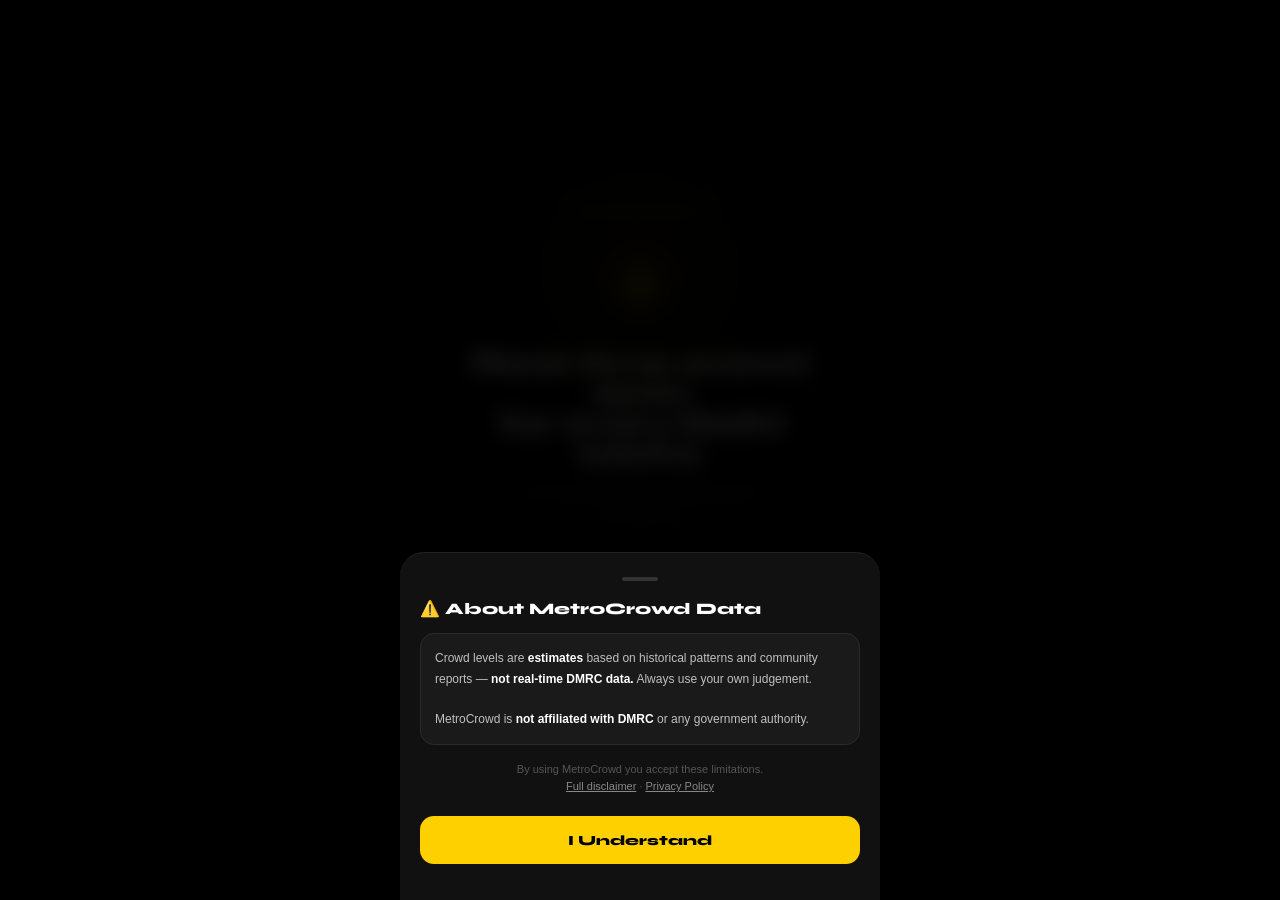
==== index.html @ a840dae2 "." ====
<!DOCTYPE html>
<html lang="en">
<head>
<script>(function(){var h=location.hostname;if(h==='evoke01.github.io'){var p=location.pathname.replace(/^\/metrocrowd/,'');location.replace('https://metrocrowd.vercel.app'+(p||'/')+location.search+location.hash);}else if(h!=='localhost'&&h!=='127.0.0.1'){window.va=window.va||function(){(window.vaq=window.vaq||[]).push(arguments)};var s=document.createElement('script');s.src='/_app/static/js/analytics.js';s.defer=true;s.onerror=function(){};document.head.appendChild(s);}})();</script>
<meta charset="UTF-8">
<meta name="viewport" content="width=device-width,initial-scale=1,viewport-fit=cover">
<meta name="mobile-web-app-capable" content="yes">
<meta name="apple-mobile-web-app-capable" content="yes">
<meta name="apple-mobile-web-app-status-bar-style" content="black-translucent">
<meta name="apple-mobile-web-app-title" content="MetroCrowd">
<meta name="theme-color" content="#080808">
<link rel="manifest" href="/manifest.json">
<link rel="apple-touch-icon" href="/icons/icon-192.png">
<link rel="apple-touch-icon" sizes="152x152" href="/icons/icon-152.png">
<link rel="icon" type="image/png" sizes="192x192" href="/icons/icon-192.png">
<link rel="icon" type="image/png" sizes="512x512" href="/icons/icon-512.png">
<title>MetroCrowd · Real-time Delhi Metro Crowd Monitor</title>
<meta name="description" content="Check live crowd levels at every Delhi Metro station, find the least-packed coach, plan crowd-aware routes, and help 3M+ daily commuters with a 2-tap report.">
<meta name="keywords" content="Delhi Metro crowd, metro crowd level, DMRC crowd, Delhi Metro coach finder, metro route planner">
<link rel="canonical" href="https://metrocrowd.vercel.app/">
<!-- Open Graph -->
<meta property="og:type" content="website">
<meta property="og:url" content="https://metrocrowd.vercel.app/">
<meta property="og:title" content="MetroCrowd · Real-time Delhi Metro Crowd Monitor">
<meta property="og:description" content="Live crowd levels for every Delhi Metro station. Find the least-packed coach, plan smart routes, and report crowds in 2 taps.">
<meta property="og:image" content="https://metrocrowd.vercel.app/icons/icon-512.png">
<meta name="twitter:card" content="summary">
<meta name="twitter:title" content="MetroCrowd · Delhi Metro Crowd Monitor">
<meta name="twitter:description" content="Live crowd levels, coach finder, and route planner for Delhi Metro.">
<!-- JSON-LD Organization Schema -->
<script type="application/ld+json">
{"@context":"https://schema.org","@type":"WebApplication","name":"MetroCrowd","url":"https://metrocrowd.vercel.app","description":"Real-time crowd monitoring for Delhi Metro stations. Find least-packed coaches, plan crowd-aware routes, and submit crowd reports.","applicationCategory":"TransportationApplication","operatingSystem":"Any","offers":{"@type":"Offer","price":"0","priceCurrency":"INR"},"publisher":{"@type":"Organization","name":"MetroCrowd","url":"https://metrocrowd.vercel.app"}}
</script>
<link rel="stylesheet" href="style.css">
<script>window.va=window.va||function(){(window.vaq=window.vaq||[]).push(arguments)};</script>
<script defer src="/_app/static/js/analytics.js" onerror="void 0"></script>
<script src="https://cdn.jsdelivr.net/npm/@supabase/supabase-js@2.49.4/dist/umd/supabase.min.js"></script>
<script>
// Android Chrome height fix — runs before paint
(function(){
  function fix(){
    var h = window.innerHeight+'px';
    document.body.style.height = h;
    var app = document.getElementById('app');
    if(app){ app.style.height = h; }
    var gate = document.getElementById('login-gate');
    if(gate){ gate.style.height = h; gate.style.minHeight = h; }
  }
  fix();
  window.addEventListener('resize', fix, {passive:true});
  window.addEventListener('orientationchange', function(){ setTimeout(fix,200); }, {passive:true});
  if(window.visualViewport){
    window.visualViewport.addEventListener('resize', fix, {passive:true});
  }
})();
</script>
</head>
<body>

  <!-- ═══ LOGIN GATE ════════════════════════════════════════════ -->
  <div id="login-gate" style="
    position:fixed;inset:0;z-index:9999;
    background:#030303;
    display:flex;flex-direction:column;
    align-items:center;
    font-family:'Instrument Sans',sans-serif;
    overflow:hidden;
  ">
    <!-- Background glow -->
    <div style="position:absolute;top:30%;left:50%;transform:translate(-50%,-50%);width:320px;height:320px;border-radius:50%;background:radial-gradient(circle,rgba(255,208,0,0.06),transparent 70%);pointer-events:none"></div>

    <!-- Top section: brand + hero -->
    <div style="flex:1;display:flex;flex-direction:column;align-items:center;justify-content:center;padding:40px 28px 20px;width:100%;max-width:400px">

      <!-- Brand -->
      <div style="font-family:'Syne',sans-serif;font-size:13px;font-weight:700;letter-spacing:.12em;text-transform:uppercase;color:rgba(255,255,255,.25);margin-bottom:32px">MetroCrowd</div>

      <!-- Icon with glow ring -->
      <div style="position:relative;margin-bottom:32px">
        <div style="position:absolute;inset:-12px;border-radius:50%;border:1px solid rgba(255,208,0,.15);animation:ring-pulse 3s ease-in-out infinite"></div>
        <div style="position:absolute;inset:-22px;border-radius:50%;border:1px solid rgba(255,208,0,.07);animation:ring-pulse 3s ease-in-out infinite .5s"></div>
        <div style="width:64px;height:64px;border-radius:50%;background:rgba(255,208,0,.08);border:1px solid rgba(255,208,0,.2);display:flex;align-items:center;justify-content:center;color:#FFD000">
          <svg width="28" height="28" viewBox="0 0 24 24" fill="none" stroke="currentColor" stroke-width="1.5" stroke-linecap="round" stroke-linejoin="round">
            <rect x="2" y="7" width="20" height="11" rx="2"/>
            <path d="M16 7V5a2 2 0 00-2-2h-4a2 2 0 00-2 2v2"/>
            <line x1="7" y1="12" x2="17" y2="12"/>
            <path d="M7 18l-2 3M17 18l2 3"/>
          </svg>
        </div>
      </div>

      <!-- Headline -->
      <div style="font-family:'Syne',sans-serif;font-size:26px;font-weight:800;color:#F0F0F0;text-align:center;line-height:1.15;letter-spacing:-.5px;margin-bottom:12px">
        Real-time crowd data<br>for every Delhi Metro
      </div>
      <div style="font-size:13px;color:rgba(240,240,240,.35);text-align:center;line-height:1.7;max-width:260px">
        Live crowd levels, coach finder &amp; smart route planner
      </div>
    </div>

    <!-- Bottom CTA sheet -->
    <div style="width:100%;max-width:400px;padding:24px 24px 16px;border-top:1px solid rgba(255,255,255,.06);background:rgba(255,255,255,.02)">

      <!-- Google button -->
      <button onclick="LEGAL.trySignIn('google')" id="lg-google" style="
        width:100%;background:#fff;color:#1a1a1a;
        border:none;border-radius:14px;
        padding:15px 20px;font-size:14px;font-weight:700;
        cursor:pointer;
        display:flex;align-items:center;justify-content:center;gap:12px;
        margin-bottom:10px;letter-spacing:.01em;
      ">
        <svg width="18" height="18" viewBox="0 0 48 48"><path fill="#EA4335" d="M24 9.5c3.5 0 6.6 1.2 9 3.2l6.7-6.7C35.8 2.5 30.2 0 24 0 14.7 0 6.8 5.5 3 13.5l7.8 6C12.8 13.2 17.9 9.5 24 9.5z"/><path fill="#4285F4" d="M46.5 24.5c0-1.6-.1-3.1-.4-4.5H24v8.5h12.7c-.6 3-2.3 5.5-4.8 7.2l7.5 5.8c4.4-4 7.1-10 7.1-17z"/><path fill="#FBBC05" d="M10.8 28.5A14.5 14.5 0 0 1 9.5 24c0-1.6.3-3.1.8-4.5L2.5 13.5A24 24 0 0 0 0 24c0 3.8.9 7.4 2.5 10.5l8.3-6z"/><path fill="#34A853" d="M24 48c6.2 0 11.4-2 15.2-5.5l-7.5-5.8c-2 1.4-4.6 2.3-7.7 2.3-6.1 0-11.2-3.7-13.2-9l-7.8 6C6.8 42.5 14.7 48 24 48z"/></svg>
        Continue with Google
      </button>

      <!-- GitHub button -->
      <button onclick="LEGAL.trySignIn('github')" id="lg-github" style="
        width:100%;background:#0d1117;color:#e6edf3;
        border:1px solid rgba(255,255,255,.12);border-radius:14px;
        padding:15px 20px;font-size:14px;font-weight:700;
        cursor:pointer;
        display:flex;align-items:center;justify-content:center;gap:12px;
        margin-bottom:24px;letter-spacing:.01em;
      ">
        <svg width="18" height="18" viewBox="0 0 24 24" fill="#e6edf3"><path d="M12 0C5.37 0 0 5.37 0 12c0 5.3 3.44 9.8 8.2 11.38.6.1.82-.26.82-.58v-2.04c-3.34.72-4.04-1.6-4.04-1.6-.54-1.38-1.33-1.75-1.33-1.75-1.08-.74.08-.72.08-.72 1.2.08 1.83 1.23 1.83 1.23 1.06 1.82 2.78 1.3 3.46 1 .1-.77.42-1.3.76-1.6-2.66-.3-5.47-1.33-5.47-5.93 0-1.3.47-2.38 1.24-3.22-.12-.3-.54-1.52.12-3.17 0 0 1-.32 3.3 1.23a11.5 11.5 0 0 1 6 0c2.28-1.55 3.3-1.23 3.3-1.23.66 1.65.24 2.87.12 3.17.77.84 1.24 1.9 1.24 3.22 0 4.6-2.8 5.63-5.48 5.92.43.37.82 1.1.82 2.22v3.3c0 .32.22.7.83.58A12 12 0 0 0 24 12C24 5.37 18.63 0 12 0z"/></svg>
        Continue with GitHub
      </button>

      <!-- Loading state -->
      <div id="lg-loading" style="display:none;text-align:center">
        <div style="font-size:12px;color:rgba(240,240,240,.35)" id="lg-loading-msg">Redirecting…</div>
      </div>

      <!-- Consent gate -->
      <div id="lg-consent" style="display:none;width:100%">
        <div style="font-family:'Syne',sans-serif;font-size:15px;font-weight:800;color:#F0F0F0;text-align:center;margin-bottom:4px">Before you continue</div>
        <div style="font-size:12px;color:rgba(240,240,240,.35);text-align:center;margin-bottom:18px">Please review and accept to proceed</div>

        <label id="lg-c1-label" style="display:flex;align-items:flex-start;gap:12px;padding:14px;background:#0d0d0d;border:1px solid rgba(239,68,68,.2);border-radius:12px;cursor:pointer;margin-bottom:8px">
          <input type="checkbox" id="lg-c1" style="width:18px;height:18px;flex-shrink:0;margin-top:2px;cursor:pointer;accent-color:#FFD000">
          <div style="font-size:11px;color:rgba(240,240,240,.55);line-height:1.6">
            I have read and agree to MetroCrowd’s
            <a href="/legal.html#privacy" target="_blank" style="color:#FFD000">Privacy Policy</a> and
            <a href="/legal.html#terms" target="_blank" style="color:#FFD000">Terms of Service</a>.
            I understand MetroCrowd will process my name, email and crowd reports to provide the service.
            <strong style="color:#fff">I am 18 years of age or older.</strong>
            <span style="display:inline-block;margin-left:4px;font-size:9px;padding:1px 5px;border-radius:5px;background:rgba(239,68,68,.18);color:#ef4444;font-weight:700">REQUIRED</span>
          </div>
        </label>

        <label style="display:flex;align-items:flex-start;gap:12px;padding:14px;background:#0d0d0d;border:1px solid rgba(255,255,255,.07);border-radius:12px;cursor:pointer;margin-bottom:8px">
          <input type="checkbox" id="lg-c2" style="width:18px;height:18px;flex-shrink:0;margin-top:2px;cursor:pointer;accent-color:#FFD000">
          <div style="font-size:11px;color:rgba(240,240,240,.45);line-height:1.6">
            I agree to receive push notifications for crowd alerts and service updates. I can withdraw at any time in Settings.
            <span style="display:inline-block;margin-left:4px;font-size:9px;padding:1px 5px;border-radius:5px;background:rgba(74,222,128,.1);color:#4ade80;font-weight:700">OPTIONAL</span>
          </div>
        </label>

        <label style="display:flex;align-items:flex-start;gap:12px;padding:14px;background:#0d0d0d;border:1px solid rgba(255,255,255,.07);border-radius:12px;cursor:pointer;margin-bottom:18px">
          <input type="checkbox" id="lg-c3" style="width:18px;height:18px;flex-shrink:0;margin-top:2px;cursor:pointer;accent-color:#FFD000">
          <div style="font-size:11px;color:rgba(240,240,240,.45);line-height:1.6">
            I agree to share anonymous usage data to help improve MetroCrowd. No personal data shared. No ad profiles created.
            <span style="display:inline-block;margin-left:4px;font-size:9px;padding:1px 5px;border-radius:5px;background:rgba(74,222,128,.1);color:#4ade80;font-weight:700">OPTIONAL</span>
          </div>
        </label>

        <button id="lg-consent-btn" onclick="LEGAL.proceedAfterConsent()" disabled style="width:100%;height:50px;background:#222;color:#555;border:none;border-radius:12px;font-family:'Syne',sans-serif;font-size:14px;font-weight:800;cursor:not-allowed;margin-bottom:10px;transition:all .2s">
          Continue
        </button>
        <div onclick="LEGAL.cancelConsent()" style="font-size:11px;color:rgba(240,240,240,.2);text-align:center;cursor:pointer;padding:8px">
          ← Go back
        </div>
      </div>

      <!-- Footer -->
      <div id="lg-footer" style="font-size:11px;color:rgba(240,240,240,.18);text-align:center;line-height:1.8">
        Helping 3M+ daily commuters &middot;
        <a href="/legal.html" target="_blank" style="color:rgba(240,240,240,.28)">Legal</a>
      </div>
    </div>
  </div>

  <style>
    @keyframes ring-pulse {
      0%,100% { opacity:1; transform:scale(1); }
      50% { opacity:0.4; transform:scale(1.05); }
    }
  </style>

<div id="app" style="visibility:hidden">

  <!-- ═══ STATUS BAR ═══════════════════════════════════════════ -->
  <div id="sbar">
    <div id="sbar-brand">Metro<em>Crowd</em></div>
    <div id="sbar-right">
      <span id="sbar-clock"></span>
      <div id="auth-btn" title="Account" onclick="AUTH.openModal()" style="color:var(--sub)"><svg width="20" height="20" viewBox="0 0 24 24" fill="none" stroke="currentColor" stroke-width="2" stroke-linecap="round" stroke-linejoin="round"><path d="M20 21v-2a4 4 0 00-4-4H8a4 4 0 00-4 4v2"/><circle cx="12" cy="7" r="4"/></svg></div>
    </div>
  </div>

  <!-- ═══ SCREENS ══════════════════════════════════════════════ -->
  <div id="screens">

    <!-- ── HOME ─────────────────────────────────────────────── -->
    <div class="screen active" id="s-home">
      <div class="sv">
        <!-- Greeting + date -->
        <div style="display:flex;align-items:center;justify-content:space-between;margin-bottom:16px">
          <div>
            <div style="font-family:'Syne',sans-serif;font-size:20px;font-weight:800;color:var(--txt)" id="h-greet" data-i18n="good_morning">Good Morning</div>
            <div style="font-size:12px;color:var(--sub);margin-top:1px" id="h-date">—</div>
          </div>
          <div style="display:flex;align-items:center;gap:6px">
            <div class="ldot"></div>
            <span style="font-size:10px;color:var(--sub);font-weight:700;letter-spacing:.6px" data-i18n="live">LIVE</span>
          </div>
        </div>

        <!-- Unified hero card — commute.js takes this over when set up, else shows standard route -->
        <div id="hero-card" class="hero-card" style="cursor:pointer">
          <!-- Default: standard route view (commute.js replaces innerHTML when active) -->
          <div id="hero-default">
            <div class="hero-badge" style="display:flex;align-items:center;justify-content:space-between">
              <div style="display:flex;align-items:center;gap:6px"><div class="ldot"></div>YOUR ROUTE · LIVE CROWD</div>
              <div id="hero-commute-setup" onclick="event.stopPropagation();COMMUTE.openSetup()"
                style="font-size:9px;color:var(--sub);padding:3px 8px;border:1px solid var(--brd);
                border-radius:8px;cursor:pointer;display:flex;align-items:center;gap:4px">
                <svg width="10" height="10" viewBox="0 0 24 24" fill="none" stroke="currentColor" stroke-width="2.5" stroke-linecap="round" stroke-linejoin="round"><path d="M3 9l9-7 9 7v11a2 2 0 01-2 2H5a2 2 0 01-2-2z"/><polyline points="9 22 9 12 15 12 15 22"/></svg>
                Set commute
              </div>
            </div>
            <div class="hero-route">
              <div class="hero-stn"><div class="hero-stn-name" id="h-from">Rajiv Chowk</div><div class="hero-stn-type" data-i18n="origin">Origin</div></div>
              <div class="hero-arrow">→</div>
              <div class="hero-stn" style="text-align:right"><div class="hero-stn-name" id="h-to">Hauz Khas</div><div class="hero-stn-type" data-i18n="destination">Destination</div></div>
            </div>
            <div class="hero-crowd">
              <div class="hero-num" id="h-num">—<sup>%</sup></div>
              <div class="hero-info">
                <div class="hero-lbl" id="h-lbl">Loading…</div>
                <div class="hero-sub" id="h-sub">Yellow Line</div>
                <div class="hero-bar"><div class="hero-bar-fill" id="h-bar" style="width:0%"></div></div>
              </div>
            </div>
            <div class="hero-tag" id="h-tag"><span data-i18n="tap_to_plan">Tap to plan route</span></div>
          </div>
        </div>

        <!-- Forecast strip -->
        <div class="forecast-card">
          <div class="fc-title" data-i18n="network_crowd">Network Crowd — Next 4 Hours</div>
          <div class="fc-strip" id="fc-strip"></div>
        </div>

        <!-- Quick actions -->
        <div class="qa">
          <div class="qa-btn" onclick="UI.navTo('s-station')"><div class="qa-ico"><svg width="22" height="22" viewBox="0 0 24 24" fill="none" stroke="currentColor" stroke-width="2.2" stroke-linecap="round" stroke-linejoin="round"><circle cx="11" cy="11" r="8"/><line x1="21" y1="21" x2="16.65" y2="16.65"/></svg></div><div><div class="qa-label" data-i18n="check_station">Check Station</div><div class="qa-desc" data-i18n="instant_crowd">Instant crowd lookup</div></div></div>
          <div class="qa-btn" onclick="UI.navTo('s-report')"><div class="qa-ico"><svg width="22" height="22" viewBox="0 0 24 24" fill="none" stroke="currentColor" stroke-width="2.2" stroke-linecap="round" stroke-linejoin="round"><path d="M4 15s1-1 4-1 5 2 8 2 4-1 4-1V3s-1 1-4 1-5-2-8-2-4 1-4 1z"/><line x1="4" y1="22" x2="4" y2="15"/></svg></div><div><div class="qa-label" data-i18n="report_crowd">Report Crowd</div><div class="qa-desc" data-i18n="two_tap">2-tap submit</div></div></div>
        </div>

        <!-- All lines -->
        <div class="sec-head">
          <span class="sec-t"><span data-i18n="all_lines">All Lines</span></span>
          <span class="sec-l" onclick="UI.navTo('s-route')"><span data-i18n="route_planner">Route planner →</span></span>
        </div>
        <div class="card" id="line-list"></div>
      </div>
    </div>

    <!-- ── STATION ────────────────────────────────────────────── -->
    <div class="screen" id="s-station">
      <div class="sv">

        <!-- Header: search bar + GPS -->
        <div style="display:flex;align-items:center;gap:10px;margin-bottom:16px">
          <div onclick="SEARCH.open('station')" style="flex:1;display:flex;align-items:center;gap:10px;
            background:var(--card);border:1px solid var(--brd);border-radius:14px;padding:11px 14px;cursor:pointer">
            <svg width="16" height="16" viewBox="0 0 24 24" fill="none" stroke="var(--sub)" stroke-width="2.2" stroke-linecap="round" stroke-linejoin="round"><circle cx="11" cy="11" r="8"/><line x1="21" y1="21" x2="16.65" y2="16.65"/></svg>
            <span class="sp-val ph" id="sp-val" style="font-size:13px;font-weight:600;flex:1">Search a station…</span>
          </div>
          <div id="stn-gps-btn" onclick="UI.gpsStation()" style="width:42px;height:42px;background:var(--card);
            border:1px solid var(--brd);border-radius:12px;display:flex;align-items:center;
            justify-content:center;cursor:pointer;flex-shrink:0;transition:all .2s">
            <svg width="16" height="16" viewBox="0 0 24 24" fill="none" stroke="var(--sub)" stroke-width="2" stroke-linecap="round" stroke-linejoin="round"><circle cx="12" cy="12" r="3"/><path d="M12 2v3M12 19v3M2 12h3M19 12h3"/><circle cx="12" cy="12" r="8" stroke-dasharray="2 2" opacity=".4"/></svg>
          </div>
        </div>

        <!-- Empty state when no station selected -->
        <div id="stn-empty" style="text-align:center;padding:48px 20px">
          <div style="margin-bottom:12px;color:var(--sub)"><svg width="44" height="44" viewBox="0 0 24 24" fill="none" stroke="currentColor" stroke-width="1.5" stroke-linecap="round" stroke-linejoin="round"><rect x="2" y="7" width="20" height="11" rx="2"/><path d="M16 7V5a2 2 0 00-2-2h-4a2 2 0 00-2 2v2"/><line x1="7" y1="12" x2="17" y2="12"/><path d="M7 18l-2 3M17 18l2 3"/></svg></div>
          <div style="font-family:'Syne',sans-serif;font-size:16px;font-weight:800;color:var(--txt);margin-bottom:6px">Instant Crowd Lookup</div>
          <div style="font-size:12px;color:var(--sub);line-height:1.6">Search any Delhi Metro station above<br>or tap the GPS button to auto-detect</div>
        </div>

        <!-- Station data — hidden until station selected -->
        <div id="stn-data" style="display:none">

          <!-- Crowd hero -->
          <div style="background:var(--card);border:1px solid var(--brd);border-radius:20px;padding:20px;margin-bottom:12px;position:relative;overflow:hidden">
            <div style="position:absolute;top:-50px;right:-50px;width:160px;height:160px;border-radius:50%;
              background:radial-gradient(circle,rgba(255,255,255,.03),transparent 70%);pointer-events:none" id="cc-glow"></div>
            <div style="display:flex;align-items:flex-start;justify-content:space-between;margin-bottom:14px">
              <div>
                <div style="font-size:10px;color:var(--sub);letter-spacing:.08em;text-transform:uppercase;font-family:'Syne',sans-serif;margin-bottom:4px" id="cc-meta">—</div>
                <div style="font-family:'Syne',sans-serif;font-size:17px;font-weight:800;color:var(--txt)" id="cc-name">—</div>
              </div>
              <div style="text-align:right">
                <div style="font-family:'Syne',sans-serif;font-size:48px;font-weight:900;line-height:1;color:var(--txt)" id="cc-num">—</div>
                <div style="font-size:11px;font-weight:700;margin-top:2px" id="cc-lbl">—</div>
              </div>
            </div>
            <div style="height:6px;background:var(--card2);border-radius:3px;overflow:hidden;margin-bottom:14px">
              <div style="height:100%;width:0%;border-radius:3px;transition:width .8s cubic-bezier(.22,1,.36,1)" id="cc-bar"></div>
            </div>
            <!-- Safe board indicator -->
            <div id="safe-card" style="display:none;align-items:center;gap:10px;
              padding:10px 12px;border-radius:12px;margin-bottom:14px">
              <div style="font-size:20px" id="sc-icon">—</div>
              <div>
                <div style="font-size:12px;font-weight:700;color:var(--txt)" id="sc-ans">—</div>
                <div style="font-size:10px;color:var(--sub);margin-top:1px" id="sc-sub">—</div>
              </div>
            </div>
            <!-- Quick report -->
            <div id="inline-rep" style="display:none">
              <div style="font-size:10px;color:var(--sub);margin-bottom:8px;letter-spacing:.05em">HOW'S IT RIGHT NOW?</div>
              <div style="display:flex;gap:6px">
                <div class="ir-opt" onclick="UI.quickReport(this,'low')" style="flex:1;text-align:center;padding:8px 4px;border-radius:10px;font-size:11px;font-weight:700;background:rgba(74,222,128,.1);border:1px solid rgba(74,222,128,.25);color:#4ade80;cursor:pointer">Empty</div>
                <div class="ir-opt" onclick="UI.quickReport(this,'moderate')" style="flex:1;text-align:center;padding:8px 4px;border-radius:10px;font-size:11px;font-weight:700;background:rgba(251,191,36,.1);border:1px solid rgba(251,191,36,.25);color:#fbbf24;cursor:pointer">Mod</div>
                <div class="ir-opt" onclick="UI.quickReport(this,'high')" style="flex:1;text-align:center;padding:8px 4px;border-radius:10px;font-size:11px;font-weight:700;background:rgba(249,115,22,.1);border:1px solid rgba(249,115,22,.25);color:#f97316;cursor:pointer">Busy</div>
                <div class="ir-opt" onclick="UI.quickReport(this,'packed')" style="flex:1;text-align:center;padding:8px 4px;border-radius:10px;font-size:11px;font-weight:700;background:rgba(239,68,68,.1);border:1px solid rgba(239,68,68,.25);color:#ef4444;cursor:pointer">Packed</div>
              </div>
            </div>
          </div>

          <!-- Next 4 hours -->
          <div id="mf-card" style="display:none;background:var(--card);border:1px solid var(--brd);border-radius:16px;padding:14px;margin-bottom:12px">
            <div style="font-size:10px;color:var(--sub);letter-spacing:.08em;text-transform:uppercase;font-family:'Syne',sans-serif;margin-bottom:10px">Next 4 Hours</div>
            <div id="mf-rows"></div>
          </div>

          <!-- Live ETAs (GTFS-RT) -->
          <div id="stn-etas" style="display:none;background:var(--card);border:1px solid var(--brd);
            border-radius:16px;overflow:hidden;margin-bottom:12px">
            <div style="display:flex;align-items:center;justify-content:space-between;padding:12px 14px;border-bottom:1px solid var(--brd)">
              <div style="font-family:'Syne',sans-serif;font-size:13px;font-weight:700;color:var(--txt)">Nearby Buses</div>
              <div style="display:flex;align-items:center;gap:4px"><div class="ldot"></div><span style="font-size:9px;color:var(--sub)">GTFS-RT</span></div>
            </div>
            <div id="stn-etas-content" style="padding:0 14px"></div>
          </div>

          <!-- Go to Coach + Route buttons -->
          <div style="display:flex;gap:8px;margin-bottom:12px" id="stn-coach-link">
            <button onclick="UI.goCoachFromStation()" style="flex:1;height:42px;background:var(--card);
              border:1px solid var(--brd);border-radius:12px;font-size:11px;font-weight:700;
              color:var(--txt);cursor:pointer;display:flex;align-items:center;justify-content:center;gap:6px">
              <svg width="14" height="14" viewBox="0 0 24 24" fill="none" stroke="currentColor" stroke-width="2" stroke-linecap="round" stroke-linejoin="round"><rect x="2" y="7" width="20" height="11" rx="2"/><line x1="7" y1="12" x2="17" y2="12"/></svg>
              Coach Finder
            </button>
            <button onclick="UI.navTo('s-route')" style="flex:1;height:42px;background:var(--card);
              border:1px solid var(--brd);border-radius:12px;font-size:11px;font-weight:700;
              color:var(--txt);cursor:pointer;display:flex;align-items:center;justify-content:center;gap:6px">
              <svg width="14" height="14" viewBox="0 0 24 24" fill="none" stroke="currentColor" stroke-width="2" stroke-linecap="round" stroke-linejoin="round"><circle cx="6" cy="19" r="2"/><circle cx="18" cy="5" r="2"/><path d="M6 17V8a2 2 0 012-2h4"/><polyline points="14 4 18 4 18 8"/></svg>
              Plan Route
            </button>
          </div>

          <!-- Community reports -->
          <div id="comm-card" style="display:none;background:var(--card);border:1px solid var(--brd);border-radius:16px;overflow:hidden;margin-bottom:12px">
            <div style="display:flex;align-items:center;justify-content:space-between;padding:12px 14px;border-bottom:1px solid var(--brd)">
              <div style="font-family:'Syne',sans-serif;font-size:13px;font-weight:700;color:var(--txt)">Community Reports</div>
              <div style="font-size:10px;color:var(--sub)">Last 2 hrs</div>
            </div>
            <div id="comm-items" style="padding:8px 0"></div>
          </div>

        </div><!-- /stn-data -->
      </div>
    </div>

    <!-- ── COACH ──────────────────────────────────────────────── -->
    <div class="screen" id="s-coach">
      <div class="sv">
        <div class="pg-title" data-i18n="coach_finder">Coach Finder</div>
        <div class="pg-sub" data-i18n="coach_sub">Least crowded coach · fastest exit</div>

        <!-- Station + Line selector -->
        <div class="sel-group">
          <div class="sel-row" onclick="UI.openSearch('coach-station')">
            <div class="sel-lbl">Station</div>
            <div class="sel-val ph" id="c-stn-val" data-i18n="coach_select_station">Select station</div>
            <div class="sel-arr">›</div>
          </div>
          <div class="sel-row" id="c-line-row" onclick="UI.openCoachLineSelect()" style="opacity:.38;pointer-events:none">
            <div class="sel-lbl">Line</div>
            <div class="sel-val ph" id="c-line-val" data-i18n="coach_select_line">Select line</div>
            <div class="sel-arr">›</div>
          </div>
        </div>

        <!-- Time chips -->
        <div class="time-row">
          <div class="time-lbl">Time</div>
          <div class="chips-scroll" id="c-time-chips"></div>
        </div>

        <!-- Direction -->
        <div class="dir-row" id="c-dir-row" style="display:none">
          <div class="dir-btn on" id="c-dir-a" onclick="UI.coachSetDir('a')"><span id="c-dir-a-lbl">→ Terminus</span></div>
          <div class="dir-btn" id="c-dir-b" onclick="UI.coachSetDir('b')"><span id="c-dir-b-lbl">← Origin</span></div>
        </div>

        <!-- Dynamic coach content -->
        <div id="coach-content">
          <div class="empty-state">
            <div class="es-icon" style="color:var(--sub)"><svg width="40" height="40" viewBox="0 0 24 24" fill="none" stroke="currentColor" stroke-width="1.5" stroke-linecap="round" stroke-linejoin="round"><rect x="2" y="7" width="20" height="11" rx="2"/><path d="M16 7V5a2 2 0 00-2-2h-4a2 2 0 00-2 2v2"/><line x1="7" y1="12" x2="17" y2="12"/><path d="M7 18l-2 3M17 18l2 3"/></svg></div>
            <div class="es-title">Pick a station & line</div>
            <div class="es-sub">We'll show which coach to board based on real gate positions and crowd patterns</div>
          </div>
        </div>
      </div>
    </div>

    <!-- ── ROUTE ──────────────────────────────────────────────── -->
    <div class="screen" id="s-route">
      <div class="sv">
        <div style="font-family:'Syne',sans-serif;font-size:22px;font-weight:900;color:var(--txt);margin-bottom:4px" data-i18n="route_planner_title">Route Planner</div>
        <div style="font-size:11px;color:var(--sub);margin-bottom:18px" data-i18n="route_planner_sub">Crowd-aware · least-packed path</div>

        <!-- Input card -->
        <div style="background:var(--card);border:1px solid var(--brd);border-radius:18px;overflow:hidden;margin-bottom:12px;position:relative">
          <!-- From -->
          <div onclick="UI.openSearch('r-from')" style="display:flex;align-items:center;gap:12px;padding:14px 16px;cursor:pointer;border-bottom:1px solid var(--brd)">
            <div style="width:10px;height:10px;border-radius:50%;background:var(--txt);border:2px solid var(--txt);flex-shrink:0"></div>
            <div style="flex:1">
              <div style="font-size:9px;color:var(--sub);letter-spacing:.06em;text-transform:uppercase;margin-bottom:2px">From</div>
              <div class="ri-val ph" id="rFrom" style="font-size:14px;font-weight:700" data-i18n="select_origin">Select origin</div>
              <div id="rFromC" style="font-size:10px;margin-top:1px;display:none"></div>
            </div>
            <svg width="16" height="16" viewBox="0 0 24 24" fill="none" stroke="var(--sub)" stroke-width="2" stroke-linecap="round" stroke-linejoin="round"><circle cx="11" cy="11" r="8"/><line x1="21" y1="21" x2="16.65" y2="16.65"/></svg>
          </div>
          <!-- Swap button -->
          <div onclick="UI.swapRoute()" style="position:absolute;right:16px;top:50%;transform:translateY(-50%);
            width:28px;height:28px;background:var(--card2);border:1px solid var(--brd);border-radius:50%;
            display:flex;align-items:center;justify-content:center;cursor:pointer;z-index:1">
            <svg width="14" height="14" viewBox="0 0 24 24" fill="none" stroke="var(--sub)" stroke-width="2.5" stroke-linecap="round" stroke-linejoin="round"><polyline points="7 16 3 12 7 8"/><polyline points="17 8 21 12 17 16"/><line x1="3" y1="12" x2="21" y2="12"/></svg>
          </div>
          <!-- To -->
          <div onclick="UI.openSearch('r-to')" style="display:flex;align-items:center;gap:12px;padding:14px 16px;cursor:pointer">
            <div style="width:10px;height:10px;border-radius:50%;background:var(--y);border:2px solid var(--y);flex-shrink:0"></div>
            <div style="flex:1">
              <div style="font-size:9px;color:var(--sub);letter-spacing:.06em;text-transform:uppercase;margin-bottom:2px">To</div>
              <div class="ri-val ph" id="rTo" style="font-size:14px;font-weight:700" data-i18n="select_destination">Select destination</div>
              <div id="rToC" style="font-size:10px;margin-top:1px;display:none"></div>
            </div>
            <svg width="16" height="16" viewBox="0 0 24 24" fill="none" stroke="var(--sub)" stroke-width="2" stroke-linecap="round" stroke-linejoin="round"><circle cx="11" cy="11" r="8"/><line x1="21" y1="21" x2="16.65" y2="16.65"/></svg>
          </div>
        </div>

        <!-- Options -->
        <div style="display:flex;gap:7px;margin-bottom:14px;flex-wrap:wrap">
          <div class="chip on" id="opt-avoid" onclick="this.classList.toggle('on')" data-i18n="avoid_packed">Avoid packed</div>
          <div class="chip" id="opt-fastest" onclick="this.classList.toggle('on')" data-i18n="fastest">Fastest</div>
          <div class="chip" id="opt-fewest" onclick="this.classList.toggle('on')" data-i18n="fewest_stops">Fewest stops</div>
        </div>

        <button class="btn-y" id="go-route" onclick="UI.doRoute()" style="margin-bottom:16px">
          <svg width="16" height="16" viewBox="0 0 24 24" fill="none" stroke="currentColor" stroke-width="2.5" stroke-linecap="round" stroke-linejoin="round"><circle cx="6" cy="19" r="2"/><circle cx="18" cy="5" r="2"/><path d="M6 17V8a2 2 0 012-2h4"/><polyline points="14 4 18 4 18 8"/></svg>
          Find Smartest Route
        </button>
        <div id="rres"></div>
      </div>
    </div>

    <!-- ── REPORT ─────────────────────────────────────────────── -->
    <div class="screen" id="s-report">
      <div class="sv">
        <div style="font-family:'Syne',sans-serif;font-size:22px;font-weight:900;color:var(--txt);margin-bottom:4px">Report Crowd</div>
        <div style="font-size:11px;color:var(--sub);margin-bottom:16px" data-i18n="report_sub">Your reports power the AI for 3M+ commuters</div>

        <!-- Karma banner -->
        <div style="background:linear-gradient(135deg,rgba(245,168,0,.12),rgba(245,168,0,.04));
          border:1px solid rgba(245,168,0,.25);border-radius:16px;padding:14px 16px;
          display:flex;align-items:center;gap:12px;margin-bottom:16px">
          <div style="color:var(--y)"><svg width="28" height="28" viewBox="0 0 24 24" fill="none" stroke="currentColor" stroke-width="1.8" stroke-linecap="round" stroke-linejoin="round"><circle cx="12" cy="15" r="7"/><polyline points="8.56 2.9 7 6 2 6 5.5 9 4 13"/><polyline points="15.44 2.9 17 6 22 6 18.5 9 20 13"/><line x1="12" y1="12" x2="12" y2="15"/></svg></div>
          <div style="flex:1">
            <div style="font-size:11px;font-weight:700;color:var(--txt)" data-i18n="your_impact">Your impact this week</div>
            <div style="font-size:10px;color:var(--sub);margin-top:1px" data-i18n="reports_submitted">Reports submitted</div>
          </div>
          <div style="font-family:'Syne',sans-serif;font-size:32px;font-weight:900;color:var(--y)" id="karma-num">0</div>
        </div>

        <!-- Station picker -->
        <div onclick="SEARCH.open('report')" style="display:flex;align-items:center;gap:12px;
          background:var(--card);border:1px solid var(--brd);border-radius:14px;
          padding:13px 16px;cursor:pointer;margin-bottom:14px">
          <svg width="16" height="16" viewBox="0 0 24 24" fill="none" stroke="var(--sub)" stroke-width="2" stroke-linecap="round" stroke-linejoin="round"><path d="M21 10c0 7-9 13-9 13s-9-6-9-13a9 9 0 0118 0z"/><circle cx="12" cy="10" r="3"/></svg>
          <div style="flex:1">
            <div style="font-size:9px;color:var(--sub);letter-spacing:.06em;text-transform:uppercase;margin-bottom:2px">Station</div>
            <div class="ph" id="rep-stn" style="font-size:14px;font-weight:700;color:var(--txt)" data-i18n="select_your_station">Select your station</div>
          </div>
          <svg width="14" height="14" viewBox="0 0 24 24" fill="none" stroke="var(--sub)" stroke-width="2" stroke-linecap="round" stroke-linejoin="round"><polyline points="9 18 15 12 9 6"/></svg>
        </div>

        <!-- Crowd level picker -->
        <div style="font-size:10px;color:var(--sub);letter-spacing:.06em;text-transform:uppercase;margin-bottom:10px" data-i18n="crowd_level_lbl">Crowd level</div>
        <div class="cpick">
          <!-- Empty -->
          <div class="cp" onclick="UI.pickLevel(this)" data-v="empty" aria-label="Empty — seats available">
            <div class="cp-check">✓</div>
            <div class="cp-level" style="border-color:rgba(74,222,128,.3);color:#4ade80">
              <svg width="16" height="16" viewBox="0 0 24 24" fill="none" stroke="currentColor" stroke-width="2" stroke-linecap="round" stroke-linejoin="round" aria-hidden="true"><path d="M17 21v-2a4 4 0 00-4-4H5a4 4 0 00-4 4v2"/><circle cx="9" cy="7" r="4"/></svg>
            </div>
            <div class="cp-label" data-i18n="empty_label">Empty</div>
            <div class="cp-desc" data-i18n="seats_available">Seats available</div>
          </div>
          <!-- Moderate -->
          <div class="cp" onclick="UI.pickLevel(this)" data-v="moderate" aria-label="Moderate — some people, comfortable">
            <div class="cp-check">✓</div>
            <div class="cp-level" style="border-color:rgba(251,191,36,.3);color:#fbbf24">
              <svg width="16" height="16" viewBox="0 0 24 24" fill="none" stroke="currentColor" stroke-width="2" stroke-linecap="round" stroke-linejoin="round" aria-hidden="true"><path d="M17 21v-2a4 4 0 00-4-4H5a4 4 0 00-4 4v2"/><circle cx="9" cy="7" r="4"/><path d="M23 21v-2a4 4 0 00-3-3.87"/><path d="M16 3.13a4 4 0 010 7.75"/></svg>
            </div>
            <div class="cp-label" data-i18n="moderate_label">Moderate</div>
            <div class="cp-desc" data-i18n="some_people">Some people, comfortable</div>
          </div>
          <!-- Crowded -->
          <div class="cp" onclick="UI.pickLevel(this)" data-v="crowded" aria-label="Crowded — standing room only">
            <div class="cp-check">✓</div>
            <div class="cp-level" style="border-color:rgba(249,115,22,.3);color:#f97316">
              <svg width="16" height="16" viewBox="0 0 24 24" fill="none" stroke="currentColor" stroke-width="2" stroke-linecap="round" stroke-linejoin="round" aria-hidden="true"><path d="M17 21v-2a4 4 0 00-4-4H5a4 4 0 00-4 4v2"/><circle cx="9" cy="7" r="4"/><path d="M23 21v-2a4 4 0 00-3-3.87"/><path d="M16 3.13a4 4 0 010 7.75"/><line x1="20" y1="8" x2="20" y2="14"/><line x1="23" y1="11" x2="17" y2="11"/></svg>
            </div>
            <div class="cp-label" data-i18n="crowded_label">Crowded</div>
            <div class="cp-desc" data-i18n="standing_room">Standing room only</div>
          </div>
          <!-- Packed -->
          <div class="cp" onclick="UI.pickLevel(this)" data-v="packed" aria-label="Packed — skip this train">
            <div class="cp-check">✓</div>
            <div class="cp-level" style="border-color:rgba(239,68,68,.3);color:#ef4444">
              <svg width="16" height="16" viewBox="0 0 24 24" fill="none" stroke="currentColor" stroke-width="2" stroke-linecap="round" stroke-linejoin="round" aria-hidden="true"><circle cx="12" cy="12" r="10"/><line x1="12" y1="8" x2="12" y2="12"/><line x1="12" y1="16" x2="12.01" y2="16"/></svg>
            </div>
            <div class="cp-label" data-i18n="packed_label">Packed</div>
            <div class="cp-desc" data-i18n="skip_next">Skip — next train</div>
          </div>
        </div>

        <!-- Optional note -->
        <details style="margin-bottom:14px">
          <summary style="font-size:11px;color:var(--sub);cursor:pointer;padding:8px 0;list-style:none;display:flex;align-items:center;gap:6px">
            <svg width="12" height="12" viewBox="0 0 24 24" fill="none" stroke="currentColor" stroke-width="2" stroke-linecap="round" stroke-linejoin="round"><polyline points="6 9 12 15 18 9"/></svg>
            Add a note (optional)
          </summary>
          <textarea id="rep-note" placeholder="Signal delay? Event crowd? Anything unusual…" style="width:100%;background:var(--card);border:1px solid var(--brd);border-radius:12px;padding:12px;color:var(--txt);font-size:12px;resize:none;height:72px;margin-top:8px;box-sizing:border-box"></textarea>
        </details>

        <button class="btn-y" id="rep-btn" onclick="UI.submitReport()" disabled style="margin-bottom:14px" data-i18n="submit_report">Submit Report</button>

        <!-- Success state -->
        <div id="rep-ok" style="display:none;text-align:center;padding:20px;background:rgba(74,222,128,.08);
          border:1px solid rgba(74,222,128,.2);border-radius:16px;margin-bottom:14px">
          <div style="margin-bottom:8px;color:#4ade80"><svg width="36" height="36" viewBox="0 0 24 24" fill="none" stroke="currentColor" stroke-width="2" stroke-linecap="round" stroke-linejoin="round"><path d="M22 11.08V12a10 10 0 11-5.93-9.14"/><polyline points="22 4 12 14.01 9 11.01"/></svg></div>
          <div style="font-family:'Syne',sans-serif;font-size:15px;font-weight:800;color:var(--txt)" data-i18n="report_success">Report submitted!</div>
          <div style="font-size:11px;color:var(--sub);margin-top:4px" data-i18n="report_success_sub">Your data helps other commuters</div>
          <div style="font-size:11px;color:var(--y);margin-top:6px;font-weight:700">+1 ★ Karma · Total: <span id="rs-karma">0</span></div>
        </div>

        <!-- Community feed -->
        <div style="font-size:10px;color:var(--sub);letter-spacing:.06em;text-transform:uppercase;margin-bottom:10px" data-i18n="recent_reports">Recent Network Reports</div>
        <div id="rep-feed"></div>

      </div>
    </div>

  </div><!-- /screens -->

  <!-- ═══ BOTTOM NAV ══════════════════════════════════════════ -->
  <nav id="bnav">
    <div class="bni on" data-tab="s-home" onclick="UI.navTo('s-home')">
      <svg class="ni" viewBox="0 0 24 24" fill="none" stroke="currentColor" stroke-width="2" stroke-linecap="round" stroke-linejoin="round"><path d="M3 9l9-7 9 7v11a2 2 0 01-2 2H5a2 2 0 01-2-2z"/><polyline points="9 22 9 12 15 12 15 22"/></svg><div class="lbl" data-i18n="nav_home">Home</div>
    </div>
    <div class="bni" data-tab="s-station" onclick="UI.navTo('s-station')">
      <svg class="ni" viewBox="0 0 24 24" fill="none" stroke="currentColor" stroke-width="2" stroke-linecap="round" stroke-linejoin="round"><circle cx="11" cy="11" r="8"/><line x1="21" y1="21" x2="16.65" y2="16.65"/></svg><div class="lbl" data-i18n="nav_station">Station</div>
    </div>
    <div class="bni" data-tab="s-coach" onclick="UI.navTo('s-coach')">
      <svg class="ni" viewBox="0 0 24 24" fill="none" stroke="currentColor" stroke-width="2" stroke-linecap="round" stroke-linejoin="round"><rect x="2" y="7" width="20" height="11" rx="2"/><path d="M16 7V5a2 2 0 00-2-2h-4a2 2 0 00-2 2v2"/><line x1="12" y1="12" x2="12" y2="12"/><path d="M7 18l-2 3M17 18l2 3"/><line x1="7" y1="12" x2="17" y2="12"/></svg><div class="lbl" data-i18n="nav_coach">Coach</div>
    </div>
    <div class="bni" data-tab="s-route" onclick="UI.navTo('s-route')">
      <svg class="ni" viewBox="0 0 24 24" fill="none" stroke="currentColor" stroke-width="2" stroke-linecap="round" stroke-linejoin="round"><circle cx="6" cy="19" r="2"/><circle cx="18" cy="5" r="2"/><path d="M6 17V8a2 2 0 012-2h4"/><polyline points="14 4 18 4 18 8"/></svg><div class="lbl" data-i18n="nav_route">Route</div>
    </div>
    <div class="bni" data-tab="s-report" onclick="UI.navTo('s-report')">
      <svg class="ni" viewBox="0 0 24 24" fill="none" stroke="currentColor" stroke-width="2" stroke-linecap="round" stroke-linejoin="round"><path d="M4 15s1-1 4-1 5 2 8 2 4-1 4-1V3s-1 1-4 1-5-2-8-2-4 1-4 1z"/><line x1="4" y1="22" x2="4" y2="15"/></svg><div class="lbl" data-i18n="nav_report">Report</div>
    </div>
  </nav>

  <!-- ═══ STATION SEARCH OVERLAY ══════════════════════════════ -->
  <div class="overlay" id="ov-search">
    <div class="ov-hd">
      <div class="ov-back" onclick="UI.closeSearch()">←</div>
      <input class="ov-input" id="ov-input" placeholder="Search station…" data-i18n-ph="search_placeholder" oninput="UI.filterSearch(this.value)" autocomplete="off" spellcheck="false">
    </div>
    <div class="ov-lbl" id="ov-lbl" data-i18n="all_stations">All Stations</div>
    <div class="ov-list" id="ov-list"></div>
  </div>

  <!-- ═══ LINE SELECTION OVERLAY ══════════════════════════════ -->
  <div class="overlay" id="ov-line">
    <div class="ov-hd">
      <div class="ov-back" onclick="UI.closeLineSelect()">←</div>
      <div class="ov-title">Select Line</div>
    </div>
    <div class="line-grid" id="ov-line-grid"></div>
  </div>

  <!-- ═══ TOAST ════════════════════════════════════════════════ -->
  <div id="toast">
    <span class="t-ico" id="tIco" style="display:flex;align-items:center;color:var(--y)"></span>
    <span class="t-txt" id="tTxt"></span>
    <span class="t-x" onclick="UI.hideToast()"><svg width="12" height="12" viewBox="0 0 24 24" fill="none" stroke="currentColor" stroke-width="2.5" stroke-linecap="round"><line x1="18" y1="6" x2="6" y2="18"/><line x1="6" y1="6" x2="18" y2="18"/></svg></span>
  </div>

  <!-- ═══ HIDDEN SVG FOR ROUTE DRAW (route.js) ════════════════ -->
  <svg id="map-hidden" viewBox="0 0 1100 820">
    <g id="g-route"></g>
  </svg>

</div><!-- /app -->

<!-- core data + engines (no DOM deps) -->
<script src="data.js" defer></script>
<script src="crowd.js" defer></script>
<script src="route.js" defer></script>
<script src="gps.js" defer></script>
<script src="news.js" defer></script>
<script src="notify.js" defer></script>
<!-- backend bridge -->
<script src="api.js" defer></script>
<!-- auth + db -->
<script src="supabase.js" defer></script>
<script src="auth.js" defer></script>
<!-- ui modules (load order matters — nav first, ui.js last) -->
<script src="ui/nav.js" defer></script>
<script src="ui/search.js" defer></script>
<script src="ui/home.js" defer></script>
<script src="ui/station.js" defer></script>
<script src="ui/route.js" defer></script>
<script src="ui/report.js" defer></script>
<script src="icons.js" defer></script>
<script src="coach.js" defer></script>
<script src="commute.js" defer></script>
<script src="realtime.js" defer></script>
<script src="ui.js" defer></script>
<!-- entry point -->
<script src="app.js" defer></script>
<script src="install.js" defer></script>

  <!-- ── AUTH MODAL ──────────────────────────────────────────────── -->
  <div id="auth-modal" style="display:none;position:fixed;inset:0;z-index:900;background:rgba(0,0,0,.75);backdrop-filter:blur(6px);align-items:flex-end;justify-content:center" onclick="if(event.target===this)AUTH.closeModal()">
    <div style="width:100%;max-width:480px;background:var(--card);border-radius:20px 20px 0 0;padding:24px 20px 36px;position:relative">
      <div style="width:36px;height:3px;background:var(--brd);border-radius:2px;margin:0 auto 20px"></div>

      <!-- Sign-in view -->
      <div id="auth-signout-view">
        <div style="font-family:'Syne',sans-serif;font-size:18px;font-weight:800;color:var(--txt);margin-bottom:4px">Sign In</div>
        <div style="font-size:11px;color:var(--sub);margin-bottom:22px">Your reports sync across devices when signed in</div>
        <button onclick="LEGAL.trySignIn('google')" style="width:100%;background:#fff;color:#222;border:none;border-radius:12px;padding:13px;font-size:13px;font-weight:700;cursor:pointer;display:flex;align-items:center;justify-content:center;gap:10px;margin-bottom:10px">
          <svg width="18" height="18" viewBox="0 0 48 48"><path fill="#EA4335" d="M24 9.5c3.5 0 6.6 1.2 9 3.2l6.7-6.7C35.8 2.5 30.2 0 24 0 14.7 0 6.8 5.5 3 13.5l7.8 6C12.8 13.2 17.9 9.5 24 9.5z"/><path fill="#4285F4" d="M46.5 24.5c0-1.6-.1-3.1-.4-4.5H24v8.5h12.7c-.6 3-2.3 5.5-4.8 7.2l7.5 5.8c4.4-4 7.1-10 7.1-17z"/><path fill="#FBBC05" d="M10.8 28.5A14.5 14.5 0 0 1 9.5 24c0-1.6.3-3.1.8-4.5L2.5 13.5A24 24 0 0 0 0 24c0 3.8.9 7.4 2.5 10.5l8.3-6z"/><path fill="#34A853" d="M24 48c6.2 0 11.4-2 15.2-5.5l-7.5-5.8c-2 1.4-4.6 2.3-7.7 2.3-6.1 0-11.2-3.7-13.2-9l-7.8 6C6.8 42.5 14.7 48 24 48z"/></svg>
          Continue with Google
        </button>
        <button onclick="LEGAL.trySignIn('github')" style="width:100%;background:#24292e;color:#fff;border:none;border-radius:12px;padding:13px;font-size:13px;font-weight:700;cursor:pointer;display:flex;align-items:center;justify-content:center;gap:10px;margin-bottom:16px">
          <svg width="18" height="18" viewBox="0 0 24 24" fill="white"><path d="M12 0C5.37 0 0 5.37 0 12c0 5.3 3.44 9.8 8.2 11.38.6.1.82-.26.82-.58v-2.04c-3.34.72-4.04-1.6-4.04-1.6-.54-1.38-1.33-1.75-1.33-1.75-1.08-.74.08-.72.08-.72 1.2.08 1.83 1.23 1.83 1.23 1.06 1.82 2.78 1.3 3.46 1 .1-.77.42-1.3.76-1.6-2.66-.3-5.47-1.33-5.47-5.93 0-1.3.47-2.38 1.24-3.22-.12-.3-.54-1.52.12-3.17 0 0 1-.32 3.3 1.23a11.5 11.5 0 0 1 6 0c2.28-1.55 3.3-1.23 3.3-1.23.66 1.65.24 2.87.12 3.17.77.84 1.24 1.9 1.24 3.22 0 4.6-2.8 5.63-5.48 5.92.43.37.82 1.1.82 2.22v3.3c0 .32.22.7.83.58A12 12 0 0 0 24 12C24 5.37 18.63 0 12 0z"/></svg>
          Continue with GitHub
        </button>

      </div>

      <!-- Signed-in view -->
      <div id="auth-signin-view" style="display:none">

        <!-- Avatar + name row -->
        <div style="display:flex;align-items:center;gap:14px;margin-bottom:16px">
          <img id="auth-user-avatar" src="" style="width:48px;height:48px;border-radius:50%;object-fit:cover;display:none">
          <div style="min-width:0">
            <div id="auth-user-name" style="font-family:'Syne',sans-serif;font-size:15px;font-weight:800;color:var(--txt)"></div>
            <div id="auth-user-email" style="font-size:10px;color:var(--sub);margin-top:1px;white-space:nowrap;overflow:hidden;text-overflow:ellipsis"></div>
            <div id="auth-user-provider" style="font-size:10px;color:var(--y);margin-top:2px"></div>
          </div>
        </div>

        <!-- Stats row -->
        <div style="display:flex;gap:10px;margin-bottom:14px">
          <div style="flex:1;background:var(--card2);border-radius:10px;padding:12px;text-align:center">
            <div id="auth-stat-reports" style="font-family:'Syne',sans-serif;font-size:20px;font-weight:800;color:var(--y)">—</div>
            <div style="font-size:9px;color:var(--sub);margin-top:2px" data-i18n="reports_stat">REPORTS</div>
          </div>
          <div style="flex:1;background:var(--card2);border-radius:10px;padding:12px;text-align:center">
            <div id="auth-stat-session" style="font-family:'Syne',sans-serif;font-size:14px;font-weight:800;color:var(--txt)">—</div>
            <div style="font-size:9px;color:var(--sub);margin-top:2px" data-i18n="member_since">MEMBER SINCE</div>
          </div>
        </div>

        <!-- Quick guide -->
        <div style="background:var(--card2);border:1px solid var(--brd);border-radius:12px;padding:12px 14px;margin-bottom:14px">
          <div style="font-size:9px;font-weight:700;color:var(--sub);letter-spacing:.08em;text-transform:uppercase;margin-bottom:10px" data-i18n="how_to_use">How to Use MetroCrowd</div>
          <div style="display:flex;flex-direction:column;gap:8px">
            <div style="display:flex;align-items:flex-start;gap:10px">
              <div style="width:24px;height:24px;border-radius:8px;background:rgba(245,208,0,.12);display:flex;align-items:center;justify-content:center;flex-shrink:0">
                <svg width="13" height="13" viewBox="0 0 24 24" fill="none" stroke="#FFD000" stroke-width="2.5" stroke-linecap="round" stroke-linejoin="round"><circle cx="11" cy="11" r="8"/><line x1="21" y1="21" x2="16.65" y2="16.65"/></svg>
              </div>
              <div><div style="font-size:11px;font-weight:700;color:var(--txt)">Check a Station</div><div style="font-size:10px;color:var(--sub);margin-top:1px">Tap Station tab → search any Delhi Metro station to see crowd level, coach tips, and nearby buses</div></div>
            </div>
            <div style="display:flex;align-items:flex-start;gap:10px">
              <div style="width:24px;height:24px;border-radius:8px;background:rgba(245,208,0,.12);display:flex;align-items:center;justify-content:center;flex-shrink:0">
                <svg width="13" height="13" viewBox="0 0 24 24" fill="none" stroke="#FFD000" stroke-width="2.5" stroke-linecap="round" stroke-linejoin="round"><path d="M4 15s1-1 4-1 5 2 8 2 4-1 4-1V3s-1 1-4 1-5-2-8-2-4 1-4 1z"/><line x1="4" y1="22" x2="4" y2="15"/></svg>
              </div>
              <div><div style="font-size:11px;font-weight:700;color:var(--txt)">Report Crowd</div><div style="font-size:10px;color:var(--sub);margin-top:1px">Tap Report tab → pick your station → submit a crowd level in 2 taps. Earns you karma points</div></div>
            </div>
            <div style="display:flex;align-items:flex-start;gap:10px">
              <div style="width:24px;height:24px;border-radius:8px;background:rgba(245,208,0,.12);display:flex;align-items:center;justify-content:center;flex-shrink:0">
                <svg width="13" height="13" viewBox="0 0 24 24" fill="none" stroke="#FFD000" stroke-width="2.5" stroke-linecap="round" stroke-linejoin="round"><rect x="3" y="4" width="18" height="18" rx="2"/><line x1="16" y1="2" x2="16" y2="6"/><line x1="8" y1="2" x2="8" y2="6"/><line x1="3" y1="10" x2="21" y2="10"/></svg>
              </div>
              <div><div style="font-size:11px;font-weight:700;color:var(--txt)">Smart Commute</div><div style="font-size:10px;color:var(--sub);margin-top:1px">On Home screen tap Edit on your route card → set home + work stations for live commute tracking</div></div>
            </div>
            <div style="display:flex;align-items:flex-start;gap:10px">
              <div style="width:24px;height:24px;border-radius:8px;background:rgba(245,208,0,.12);display:flex;align-items:center;justify-content:center;flex-shrink:0">
                <svg width="13" height="13" viewBox="0 0 24 24" fill="none" stroke="#FFD000" stroke-width="2.5" stroke-linecap="round" stroke-linejoin="round"><polyline points="22 12 18 12 15 21 9 3 6 12 2 12"/></svg>
              </div>
              <div><div style="font-size:11px;font-weight:700;color:var(--txt)">Plan a Route</div><div style="font-size:10px;color:var(--sub);margin-top:1px">Tap Route tab → pick origin and destination → get stop-by-stop journey with crowd forecast and fares</div></div>
            </div>
          </div>
        </div>

        <!-- Legal + Privacy row -->
        <div style="display:flex;gap:8px;margin-bottom:14px">
          <a href="/legal.html#privacy" target="_blank" style="flex:1;background:var(--card2);border:1px solid var(--brd);border-radius:10px;padding:10px;text-align:center;text-decoration:none;display:block">
            <div style="font-size:16px;margin-bottom:3px">🔒</div>
            <div style="font-size:9px;font-weight:700;color:var(--sub);text-transform:uppercase;letter-spacing:.05em">Privacy Policy</div>
          </a>
          <a href="/legal.html#terms" target="_blank" style="flex:1;background:var(--card2);border:1px solid var(--brd);border-radius:10px;padding:10px;text-align:center;text-decoration:none;display:block">
            <div style="font-size:16px;margin-bottom:3px">📄</div>
            <div style="font-size:9px;font-weight:700;color:var(--sub);text-transform:uppercase;letter-spacing:.05em">Terms</div>
          </a>
          <a href="/legal.html#disclaimer" target="_blank" style="flex:1;background:var(--card2);border:1px solid var(--brd);border-radius:10px;padding:10px;text-align:center;text-decoration:none;display:block">
            <div style="font-size:16px;margin-bottom:3px">⚠️</div>
            <div style="font-size:9px;font-weight:700;color:var(--sub);text-transform:uppercase;letter-spacing:.05em">Disclaimer</div>
          </a>
        </div>

        <!-- Sign out -->
        <button onclick="STATS.open()" style="width:100%;background:rgba(99,102,241,.1);color:#6366f1;border:1px solid rgba(99,102,241,.25);border-radius:12px;padding:12px;font-size:12px;font-weight:700;cursor:pointer;margin-bottom:8px;display:flex;align-items:center;justify-content:center;gap:8px"><svg width="14" height="14" viewBox="0 0 24 24" fill="none" stroke="currentColor" stroke-width="2.5" stroke-linecap="round" stroke-linejoin="round"><line x1="18" y1="20" x2="18" y2="10"/><line x1="12" y1="20" x2="12" y2="4"/><line x1="6" y1="20" x2="6" y2="14"/></svg> My Commute Stats</button>
        <button onclick="NOTIFPREFS.open()" style="width:100%;background:rgba(255,208,0,.08);color:var(--y);border:1px solid rgba(255,208,0,.18);border-radius:12px;padding:12px;font-size:12px;font-weight:700;cursor:pointer;margin-bottom:8px;display:flex;align-items:center;justify-content:center;gap:8px"><svg width="14" height="14" viewBox="0 0 24 24" fill="none" stroke="currentColor" stroke-width="2.5" stroke-linecap="round" stroke-linejoin="round"><path d="M18 8A6 6 0 006 8c0 7-3 9-3 9h18s-3-2-3-9"/><path d="M13.73 21a2 2 0 01-3.46 0"/></svg> Notification Settings</button>
        <button onclick="AUTH.signOut()" style="width:100%;background:var(--card2);color:var(--sub);border:1px solid var(--brd);border-radius:12px;padding:12px;font-size:12px;font-weight:700;cursor:pointer;margin-bottom:10px"><span data-i18n="sign_out">Sign Out</span></button>

        <!-- Delete account -->
        <button onclick="AUTH.deleteAccount()" style="width:100%;background:transparent;color:#ef4444;border:1px solid rgba(239,68,68,.25);border-radius:12px;padding:11px;font-size:11px;font-weight:700;cursor:pointer">
          <span data-i18n="delete_account">Delete Account &amp; All Data</span>
        </button>

      </div>

      <!-- Loading view -->
      <div id="auth-loading-view" style="display:none;text-align:center;padding:30px 0">
        <div style="font-size:24px;margin-bottom:10px"></div>
        <div id="auth-loading-msg" style="font-size:12px;color:var(--sub)">Please wait…</div>
      </div>
    </div>
  </div>
<script src="settings.js" defer></script>
<script src="tripnav.js" defer></script>
<script src="group.js" defer></script>
<script src="guide.js" defer></script>
<script src="stats.js" defer></script>
<script src="notifprefs.js" defer></script>
<script src="legal.js" defer></script>
<script src="ui-proxy.js" defer></script>
</body>
</html>

<!-- ═══ INSTALL BANNER ════════════════════════════════════════ -->
<!-- injected by install.js below -->
---- style.css ----
/* ═══════════════════════════════════════════════════════════════
   MetroCrowd — Signal Dark Design System v3
   Direction: Industrial data-terminal meets luxury transit
   Palette: Signal Yellow (#FFD000) · Obsidian (#030303) · White
   Type: Syne (display/data) · Plus Jakarta Sans (body)
   Unforgettable: The crowd number — enormous, yellow, unmissable
   ═══════════════════════════════════════════════════════════════ */
@import url('https://fonts.googleapis.com/css2?family=Syne:wght@400;600;700;800&family=Instrument+Sans:ital,wght@0,400;0,500;0,600;0,700;1,400&display=swap');

/* ── Design Tokens ───────────────────────────────────────────── */
:root {
  /* Signal accent */
  --y:      #FFD000;
  --y-dim:  rgba(255,208,0,0.08);
  --y-glow: rgba(255,208,0,0.12);
  --y-brd:  rgba(255,208,0,0.22);

  /* Obsidian surfaces */
  --bg:     #030303;
  --blk:    #030303;
  --s0:     #070707;     /* card base */
  --s1:     #0d0d0d;     /* card elevated */
  --s2:     #141414;     /* input / chip bg */
  --card:   #0d0d0d;
  --card2:  #141414;

  /* Strokes */
  --brd:    rgba(255,255,255,0.06);
  --brd2:   rgba(255,255,255,0.11);
  --brd3:   rgba(255,255,255,0.18);

  /* Text hierarchy */
  --txt:    #F0F0F0;
  --txt2:   rgba(240,240,240,0.65);
  --sub:    rgba(240,240,240,0.38);
  --dim:    rgba(240,240,240,0.14);

  /* Radius */
  --r-xs:   8px;
  --r-sm:   12px;
  --r:      16px;
  --r-lg:   22px;
  --r-xl:   28px;

  /* Motion — spring */
  --spring:  cubic-bezier(0.34,1.56,0.64,1);
  --ease-out: cubic-bezier(0.22,1,0.36,1);
  --t-snap:  120ms;
  --t-fast:  160ms;
  --t-base:  220ms;
  --t-slow:  360ms;

  /* Shadows */
  --shadow-card: 0 1px 0 0 rgba(255,255,255,0.04) inset,
                 0 -1px 0 0 rgba(0,0,0,0.5) inset;
  --shadow-float: 0 8px 40px rgba(0,0,0,0.8), 0 2px 8px rgba(0,0,0,0.6);

  /* Legacy — used by route.js / crowd.js (do not remove) */
  --low: #FFD000; --med: rgba(255,255,255,.7); --hi: #F0F0F0; --pk: #FF5252;
  --accent: #FFD000; --bg2: #0d0d0d; --bg3: #141414;
  --border: rgba(255,255,255,0.06); --text: #F0F0F0;
  --muted: rgba(240,240,240,0.38); --a2: #FFD000;
}

/* ── Reset ───────────────────────────────────────────────────── */
*,*::before,*::after {
  box-sizing: border-box; margin: 0; padding: 0;
  -webkit-tap-highlight-color: transparent;
}
html { height: 100%; height: 100dvh; }
body {
  height: 100%; height: 100dvh;
  overflow: hidden;
  font-family: 'Instrument Sans', sans-serif;
  font-size: 14px;
  line-height: 1.5;
  background: var(--bg);
  color: var(--txt);
  overscroll-behavior: none;
  -webkit-font-smoothing: antialiased;
  -moz-osx-font-smoothing: grayscale;
}

/* Grain texture overlay — adds depth without busy-ness */
body::after {
  content: '';
  position: fixed;
  inset: 0;
  background-image: url("data:image/svg+xml,%3Csvg viewBox='0 0 256 256' xmlns='http://www.w3.org/2000/svg'%3E%3Cfilter id='n'%3E%3CfeTurbulence type='fractalNoise' baseFrequency='0.9' numOctaves='4' stitchTiles='stitch'/%3E%3C/filter%3E%3Crect width='100%25' height='100%25' filter='url(%23n)'/%3E%3C/svg%3E");
  opacity: 0.028;
  pointer-events: none;
  z-index: 9998;
  mix-blend-mode: overlay;
}

/* ── App shell ───────────────────────────────────────────────── */
#app {
  width: 100%; height: 100%;
  background: var(--bg);
  display: flex; flex-direction: column;
  overflow: hidden;
  max-width: 480px; margin: 0 auto;
  position: relative;
}

/* ── Status bar ──────────────────────────────────────────────── */
#sbar {
  height: 52px;
  display: flex; align-items: center; justify-content: space-between;
  padding: 0 20px;
  flex-shrink: 0; z-index: 200;
  /* subtle top border glow */
  border-bottom: 1px solid var(--brd);
  background: rgba(3,3,3,0.95);
  backdrop-filter: blur(12px);
  -webkit-backdrop-filter: blur(12px);
}
#sbar-brand {
  font-family: 'Syne', sans-serif;
  font-size: 15px; font-weight: 800;
  color: var(--txt); letter-spacing: -0.4px;
}
#sbar-brand em { font-style: normal; color: var(--y); }
#sbar-right { display: flex; align-items: center; gap: 10px; }
#sbar-clock {
  font-family: 'Syne', sans-serif;
  font-size: 12px; font-weight: 600;
  color: var(--sub); letter-spacing: 0.04em;
  font-variant-numeric: tabular-nums;
}
#auth-btn {
  width: 34px; height: 34px;
  border-radius: 50%;
  background: var(--s1);
  border: 1px solid var(--brd2);
  display: flex; align-items: center; justify-content: center;
  cursor: pointer;
  transition: border-color var(--t-fast) var(--ease-out),
              transform var(--t-snap) var(--spring);
}
#auth-btn:hover { border-color: var(--y-brd); }
#auth-btn:active { transform: scale(0.92); }

/* ── Screen container ────────────────────────────────────────── */
#screens { flex: 1; position: relative; overflow: hidden; min-height: 0; }
.screen {
  position: absolute; top: 0; left: 0; right: 0; bottom: 0;
  opacity: 0; transform: translateY(14px);
  pointer-events: none;
  transition: opacity var(--t-base) var(--ease-out),
              transform var(--t-base) var(--ease-out);
  overflow: visible; display: flex; flex-direction: column;
}
.screen.active {
  opacity: 1; transform: translateY(0); pointer-events: all;
}

/* ── Scroll view ─────────────────────────────────────────────── */
.sv {
  position: absolute; top: 0; left: 0; right: 0; bottom: 0;
  overflow-y: auto; overflow-x: hidden;
  -webkit-overflow-scrolling: touch;
  overscroll-behavior-y: contain;
  padding: 18px 16px 120px;
  scrollbar-width: none;
  touch-action: pan-y;
}
.sv::-webkit-scrollbar { display: none; }

/* ═══════════════════════════════════════════════════════════════
   BOTTOM NAV — Floating pill with backdrop blur
   ═══════════════════════════════════════════════════════════════ */
#bnav {
  flex-shrink: 0;
  z-index: 200;
  /* floating pill */
  margin: 0 10px;
  margin-bottom: max(10px, env(safe-area-inset-bottom));
  height: 62px;
  background: rgba(10,10,10,0.92);
  backdrop-filter: blur(24px) saturate(180%);
  -webkit-backdrop-filter: blur(24px) saturate(180%);
  border: 1px solid var(--brd2);
  border-radius: var(--r-xl);
  display: flex; align-items: center; justify-content: space-around;
  padding: 0 8px;
  box-shadow: var(--shadow-float);
  position: relative;
  overflow: hidden;
}
/* inner top highlight */
#bnav::before {
  content: '';
  position: absolute; top: 0; left: 0; right: 0; height: 1px;
  background: linear-gradient(90deg, transparent, rgba(255,255,255,0.08), transparent);
  pointer-events: none;
}

.bni {
  flex: 1; display: flex; flex-direction: column;
  align-items: center; gap: 4px;
  cursor: pointer;
  padding: 8px 4px;
  border-radius: var(--r);
  transition: all var(--t-fast) var(--ease-out);
  min-height: 48px; justify-content: center;
  position: relative;
}
/* yellow indicator dot above icon when active */
.bni::before {
  content: '';
  position: absolute;
  top: 7px;
  width: 16px; height: 2px;
  border-radius: 1px;
  background: transparent;
  transition: background var(--t-base) var(--ease-out),
              width var(--t-base) var(--spring);
}
.bni.on::before { background: var(--y); width: 20px; }
.bni.on { background: var(--y-dim); }

.ni {
  width: 21px; height: 21px;
  color: var(--sub);
  transition: color var(--t-fast) var(--ease-out),
              transform var(--t-base) var(--spring);
}
.bni .lbl {
  font-size: 9px; font-weight: 700;
  color: var(--sub); letter-spacing: 0.5px;
  text-transform: uppercase;
  transition: color var(--t-fast) var(--ease-out);
  font-family: 'Instrument Sans', sans-serif;
}
.bni.on .ni { color: var(--y); transform: translateY(-1px) scale(1.08); }
.bni.on .lbl { color: var(--y); }
.bni:active .ni { transform: scale(0.88); }

/* ── Typography ──────────────────────────────────────────────── */
.pg-title {
  font-family: 'Syne', sans-serif;
  font-size: 22px; font-weight: 800;
  color: var(--txt); margin-bottom: 2px;
  letter-spacing: -0.5px;
}
.pg-sub { font-size: 12px; color: var(--sub); margin-bottom: 18px; }
.sec-head {
  display: flex; align-items: center; justify-content: space-between;
  margin-bottom: 10px;
}
.sec-t {
  font-size: 10px; font-weight: 700;
  color: var(--sub); letter-spacing: 0.08em;
  text-transform: uppercase;
}
.sec-l {
  font-size: 11px; color: var(--y);
  font-weight: 700; cursor: pointer;
  transition: opacity var(--t-snap);
}
.sec-l:active { opacity: 0.7; }

/* ── Base card ───────────────────────────────────────────────── */
.card {
  background: var(--s1);
  border: 1px solid var(--brd);
  border-radius: var(--r-lg);
  overflow: hidden;
  box-shadow: var(--shadow-card);
}
.div { height: 1px; background: var(--brd); }

/* ── Chips ───────────────────────────────────────────────────── */
.chip {
  display: inline-flex; align-items: center; gap: 5px;
  background: transparent;
  border: 1px solid var(--brd2);
  border-radius: 20px; padding: 7px 14px;
  font-size: 11px; font-weight: 600;
  color: var(--sub);
  cursor: pointer; white-space: nowrap; flex-shrink: 0;
  transition: all var(--t-fast) var(--ease-out);
  min-height: 38px;
  font-family: 'Instrument Sans', sans-serif;
}
.chip.on {
  background: var(--y-dim);
  border-color: var(--y-brd); color: var(--y);
}
.chip:active { transform: scale(0.96); }

/* ── Primary CTA button ──────────────────────────────────────── */
.btn-y {
  width: 100%; height: 54px;
  background: var(--y);
  border: none; border-radius: var(--r);
  font-family: 'Syne', sans-serif;
  font-size: 15px; font-weight: 800;
  color: #000; cursor: pointer; letter-spacing: 0.01em;
  transition: all var(--t-fast) var(--ease-out);
  display: flex; align-items: center; justify-content: center; gap: 8px;
  box-shadow: 0 0 0 0 rgba(255,208,0,0);
  position: relative; overflow: hidden;
}
/* shimmer sweep */
.btn-y::after {
  content: '';
  position: absolute;
  top: 0; left: -100%; width: 60%; height: 100%;
  background: linear-gradient(90deg, transparent, rgba(255,255,255,0.2), transparent);
  transition: left 0.5s;
}
.btn-y:hover::after { left: 150%; }
.btn-y:hover { background: #FFE030; box-shadow: 0 0 24px rgba(255,208,0,0.25); }
.btn-y:active { transform: scale(0.98); box-shadow: none; }
.btn-y:disabled {
  background: rgba(255,208,0,0.1); color: rgba(255,255,255,0.18);
  cursor: default; transform: none; box-shadow: none;
}
.btn-y:disabled::after { display: none; }

/* ── Live indicator dot ──────────────────────────────────────── */
.ldot {
  width: 5px; height: 5px;
  border-radius: 50%; background: var(--y);
  animation: pulse-dot 2s infinite;
  display: inline-block; flex-shrink: 0;
}
@keyframes pulse-dot {
  0%, 100% { opacity: 1; transform: scale(1); }
  50% { opacity: 0.2; transform: scale(0.7); }
}

/* ── Crowd colour tokens ─────────────────────────────────────── */
.c-lo { color: var(--sub); }
.c-mi { color: var(--y); }
.c-hi { color: var(--txt); }
.b-lo { background: rgba(255,255,255,0.08); }
.b-mi { background: var(--y); }
.b-hi { background: rgba(255,255,255,0.65); }

/* ═══════════════════════════════════════════════════════════════
   HOME SCREEN
   ═══════════════════════════════════════════════════════════════ */

.hero-card {
  background: var(--s1);
  border: 1px solid var(--brd);
  border-radius: var(--r-lg);
  padding: 0;
  margin-bottom: 12px;
  cursor: pointer;
  transition: border-color var(--t-base) var(--ease-out),
              transform var(--t-snap) var(--spring);
  position: relative;
  overflow: hidden;
  box-shadow: var(--shadow-card);
}
/* yellow accent stripe at top */
.hero-card::before {
  content: '';
  position: absolute; top: 0; left: 0; right: 0; height: 2px;
  background: linear-gradient(90deg, var(--y), rgba(255,208,0,0.3), transparent);
  pointer-events: none;
}
.hero-card:hover { border-color: var(--brd2); }
.hero-card:active { transform: scale(0.99); }

/* inner padding wrapper — so ::before stripe still shows */
.hero-card > * { padding: 18px 18px 0; }
.hero-card > *:last-child { padding-bottom: 18px; }

.hero-badge {
  display: flex; align-items: center; gap: 6px;
  font-size: 9px; font-weight: 700;
  letter-spacing: 0.1em; text-transform: uppercase;
  color: var(--sub); margin-bottom: 16px;
  padding-top: 18px !important; padding-bottom: 0 !important;
}
.hero-route { display: flex; align-items: center; gap: 8px; margin-bottom: 18px; }
.hero-stn { flex: 1; }
.hero-stn-name {
  font-family: 'Syne', sans-serif; font-size: 14px; font-weight: 700;
  color: var(--txt); letter-spacing: -0.2px;
}
.hero-stn-type { font-size: 10px; color: var(--dim); margin-top: 2px; }
.hero-arrow { color: var(--dim); display: flex; align-items: center; }
.hero-crowd { display: flex; align-items: flex-end; gap: 16px; margin-bottom: 18px; }

/* THE unforgettable element — big yellow crowd number */
.hero-num {
  font-family: 'Syne', sans-serif;
  font-size: 64px; font-weight: 800; line-height: 0.9;
  color: var(--y);
  font-variant-numeric: tabular-nums;
  letter-spacing: -2px;
}
.hero-num sup {
  font-size: 20px; opacity: 0.4;
  vertical-align: top; margin-top: 14px;
  display: inline-block; letter-spacing: 0;
}
.hero-info { flex: 1; padding-bottom: 4px; }
.hero-lbl { font-size: 13px; font-weight: 600; color: var(--txt); margin-bottom: 3px; }
.hero-sub { font-size: 10px; color: var(--sub); margin-bottom: 10px; }
.hero-bar { height: 2px; background: var(--s2); border-radius: 1px; overflow: hidden; }
.hero-bar-fill {
  height: 100%; border-radius: 1px;
  transition: width 1.2s var(--ease-out);
}
.hero-tag {
  display: inline-flex; align-items: center; gap: 5px;
  margin-bottom: 18px;
  border: 1px solid var(--brd2);
  border-radius: 20px; padding: 5px 12px;
  font-size: 10px; font-weight: 600; color: var(--sub);
}
.hero-tag.safe { border-color: var(--y-brd); color: var(--y); background: var(--y-dim); }

/* ── Forecast strip ──────────────────────────────────────────── */
.forecast-card {
  background: var(--s1);
  border: 1px solid var(--brd);
  border-radius: var(--r);
  padding: 15px; margin-bottom: 10px;
  box-shadow: var(--shadow-card);
}
.fc-title {
  font-size: 9px; color: var(--sub); font-weight: 700;
  letter-spacing: 0.09em; text-transform: uppercase; margin-bottom: 13px;
}
.fc-strip { display: flex; gap: 5px; overflow-x: auto; scrollbar-width: none; }
.fc-strip::-webkit-scrollbar { display: none; }
.fc-slot { display: flex; flex-direction: column; align-items: center; gap: 4px; flex-shrink: 0; min-width: 40px; }
.fc-time { font-size: 9px; font-weight: 600; color: var(--sub); font-variant-numeric: tabular-nums; }
.fc-well { width: 28px; height: 40px; background: var(--s2); border-radius: 5px; overflow: hidden; display: flex; align-items: flex-end; }
.fc-fill { width: 100%; border-radius: 3px 3px 0 0; }
.fc-val { font-size: 9px; font-weight: 700; color: var(--sub); }
.fc-slot.now .fc-time,.fc-slot.now .fc-val { color: var(--y); }
.fc-slot.now .fc-well { border: 1px solid var(--y-brd); }

/* ── Quick actions ───────────────────────────────────────────── */
.qa { display: grid; grid-template-columns: 1fr 1fr; gap: 8px; margin-bottom: 12px; }
.qa-btn {
  background: var(--s1); border: 1px solid var(--brd);
  border-radius: var(--r); padding: 15px 14px;
  cursor: pointer;
  transition: border-color var(--t-fast) var(--ease-out),
              transform var(--t-snap) var(--spring);
  display: flex; align-items: center; gap: 11px;
  box-shadow: var(--shadow-card);
}
.qa-btn:hover { border-color: var(--brd2); }
.qa-btn:active { transform: scale(0.97); }
.qa-ico { font-size: 20px; flex-shrink: 0; display: flex; align-items: center; color: var(--y); }
.qa-label { font-size: 13px; font-weight: 600; color: var(--txt); }
.qa-desc { font-size: 10px; color: var(--sub); margin-top: 1px; }

/* ── Line list rows ──────────────────────────────────────────── */
.line-row {
  display: flex; align-items: center; gap: 12px;
  padding: 13px 16px;
  border-bottom: 1px solid var(--brd);
  cursor: pointer; min-height: 50px;
  transition: background var(--t-snap) var(--ease-out);
}
.line-row:last-child { border: none; }
.line-row:hover { background: rgba(255,255,255,0.02); }
.lr-dot { width: 8px; height: 8px; border-radius: 50%; flex-shrink: 0; }
.lr-name { font-size: 13px; font-weight: 500; color: var(--txt); flex: 1; }
.lr-st { font-size: 11px; color: var(--dim); margin-right: 6px; }
.lr-right { text-align: right; flex-shrink: 0; }
.lr-pct { font-family: 'Syne', sans-serif; font-size: 13px; font-weight: 700; font-variant-numeric: tabular-nums; }
.lr-bar-bg { height: 2px; background: var(--s2); border-radius: 1px; overflow: hidden; width: 44px; margin-top: 4px; }
.lr-bar-fill { height: 100%; border-radius: 1px; }

/* ═══════════════════════════════════════════════════════════════
   STATION SCREEN
   ═══════════════════════════════════════════════════════════════ */

.stn-top { display: flex; align-items: center; gap: 10px; margin-bottom: 18px; }
.back-btn {
  width: 40px; height: 40px; min-width: 44px; min-height: 44px;
  background: var(--s1); border-radius: 50%;
  display: flex; align-items: center; justify-content: center;
  cursor: pointer; border: 1px solid var(--brd);
  transition: border-color var(--t-fast), transform var(--t-snap) var(--spring);
}
.back-btn:hover { border-color: var(--brd2); }
.back-btn:active { transform: scale(0.9); }
.stn-pick {
  flex: 1; background: var(--s1);
  border: 1px solid var(--brd2); border-radius: 30px;
  padding: 11px 17px;
  display: flex; align-items: center; gap: 8px;
  cursor: pointer;
  transition: border-color var(--t-fast) var(--ease-out);
}
.stn-pick:hover { border-color: var(--y-brd); }
.sp-val { font-size: 14px; font-weight: 500; color: var(--txt); flex: 1; }
.sp-val.ph { color: var(--sub); }
.gps-btn {
  width: 40px; height: 40px; min-width: 44px; min-height: 44px;
  background: var(--s1); border-radius: 50%;
  display: flex; align-items: center; justify-content: center;
  cursor: pointer; border: 1px solid var(--brd);
  transition: all var(--t-fast) var(--ease-out);
}
.gps-btn:hover { border-color: var(--y-brd); background: var(--y-dim); }
.gps-btn:active { transform: scale(0.9); }

/* ── Crowd hero card ─────────────────────────────────────────── */
.crowd-card {
  background: var(--s1); border: 1px solid var(--brd);
  border-radius: var(--r-lg); padding: 28px 20px;
  margin-bottom: 10px; text-align: center;
  box-shadow: var(--shadow-card);
  position: relative; overflow: hidden;
}
/* subtle radial behind number */
.crowd-card::before {
  content: '';
  position: absolute;
  top: 50%; left: 50%;
  transform: translate(-50%, -50%);
  width: 200px; height: 200px;
  border-radius: 50%;
  background: radial-gradient(circle, rgba(255,208,0,0.05), transparent 70%);
  pointer-events: none;
}
.cc-sname {
  font-size: 9px; color: var(--sub); font-weight: 700;
  letter-spacing: 0.1em; text-transform: uppercase; margin-bottom: 10px;
}
/* BIG yellow number — THE unforgettable moment */
.cc-num {
  font-family: 'Syne', sans-serif;
  font-size: 96px; font-weight: 800; line-height: 1;
  color: var(--y);
  font-variant-numeric: tabular-nums;
  letter-spacing: -4px;
}
.cc-pct { font-size: 30px; opacity: 0.3; vertical-align: top; margin-top: 22px; display: inline-block; letter-spacing: 0; }
.cc-lbl { font-size: 16px; font-weight: 600; color: var(--txt); margin: 10px 0 10px; }
.cc-bar { height: 2px; background: var(--s2); border-radius: 1px; overflow: hidden; margin: 0 auto 12px; max-width: 140px; }
.cc-bar-fill { height: 100%; border-radius: 1px; transition: width 1s var(--ease-out); }
.cc-meta { font-size: 11px; color: var(--sub); display: flex; align-items: center; justify-content: center; gap: 5px; }

.safe-card {
  background: var(--s1); border: 1px solid var(--brd);
  border-radius: var(--r); padding: 13px 15px;
  display: flex; align-items: center; gap: 12px; margin-bottom: 10px;
}
.safe-card.yes { border-color: var(--y-brd); background: var(--y-dim); }
.safe-card.no { border-color: rgba(255,255,255,0.09); }
.sc-icon { font-size: 22px; flex-shrink: 0; }
.sc-answer { font-family: 'Syne', sans-serif; font-size: 14px; font-weight: 800; color: var(--txt); margin-bottom: 2px; }
.sc-sub { font-size: 11px; color: var(--sub); }

.inline-rep {
  background: var(--s1); border: 1px solid var(--brd);
  border-radius: var(--r); padding: 13px 14px;
  display: flex; align-items: center; gap: 9px; margin-bottom: 10px;
}
.ir-lbl { font-size: 11px; color: var(--sub); flex: 1; }
.ir-opts { display: flex; gap: 5px; }
.ir-opt {
  height: 36px; padding: 0 13px;
  border-radius: var(--r-sm);
  background: var(--s2); border: 1px solid var(--brd);
  display: flex; align-items: center;
  font-size: 10px; font-weight: 700; color: var(--sub);
  cursor: pointer; min-height: 44px;
  transition: all var(--t-fast) var(--ease-out);
}
.ir-opt:hover { border-color: var(--brd2); color: var(--txt); }
.ir-opt.active { border-color: var(--y); background: var(--y-dim); color: var(--y); }
.ir-opt:active { transform: scale(0.95); }

.inner-card {
  background: var(--s1); border: 1px solid var(--brd);
  border-radius: var(--r); padding: 15px; margin-bottom: 10px;
  box-shadow: var(--shadow-card);
}
.inner-t {
  font-size: 9px; color: var(--sub); font-weight: 700;
  letter-spacing: 0.09em; text-transform: uppercase; margin-bottom: 11px;
}
.mf-row { display: flex; align-items: center; gap: 9px; margin-bottom: 8px; }
.mf-row:last-child { margin: 0; }
.mf-time { font-size: 10px; color: var(--sub); width: 36px; flex-shrink: 0; font-variant-numeric: tabular-nums; }
.mf-track { flex: 1; height: 2px; background: var(--s2); border-radius: 1px; overflow: hidden; }
.mf-fill { height: 100%; border-radius: 1px; }
.mf-val { font-size: 10px; font-weight: 700; width: 28px; text-align: right; flex-shrink: 0; font-variant-numeric: tabular-nums; }

.fi { display: flex; align-items: center; gap: 10px; padding: 12px 15px; border-bottom: 1px solid var(--brd); }
.fi:last-child { border: none; }
.fi-bar { width: 2px; border-radius: 1px; align-self: stretch; flex-shrink: 0; min-height: 18px; }
.fi-info { flex: 1; }
.fi-user { font-size: 12px; font-weight: 600; color: var(--txt); }
.fi-note { font-size: 10px; color: var(--sub); margin-top: 1px; }
.fi-lbl { font-size: 10px; font-weight: 700; color: var(--sub); }

/* ═══════════════════════════════════════════════════════════════
   COACH SCREEN
   ═══════════════════════════════════════════════════════════════ */

.sel-group {
  background: var(--s1); border: 1px solid var(--brd);
  border-radius: var(--r-lg); overflow: hidden; margin-bottom: 10px;
  box-shadow: var(--shadow-card);
}
.sel-row {
  display: flex; align-items: center; gap: 12px;
  padding: 15px 17px; cursor: pointer;
  border-bottom: 1px solid var(--brd); min-height: 52px;
  transition: background var(--t-snap) var(--ease-out);
}
.sel-row:last-child { border: none; }
.sel-row:hover { background: rgba(255,255,255,0.02); }
.sel-lbl { font-size: 9px; font-weight: 700; letter-spacing: 0.07em; text-transform: uppercase; color: var(--dim); width: 46px; flex-shrink: 0; }
.sel-val { font-size: 14px; font-weight: 500; color: var(--txt); flex: 1; }
.sel-val.ph { color: var(--sub); }
.sel-arr { font-size: 14px; color: var(--dim); }
.time-row { display: flex; align-items: center; gap: 8px; margin-bottom: 10px; }
.time-lbl { font-size: 9px; font-weight: 700; letter-spacing: 0.07em; text-transform: uppercase; color: var(--dim); flex-shrink: 0; }
.chips-scroll { display: flex; gap: 6px; overflow-x: auto; scrollbar-width: none; }
.chips-scroll::-webkit-scrollbar { display: none; }
.dir-row { display: flex; gap: 7px; margin-bottom: 12px; }
.dir-btn {
  flex: 1; height: 42px; min-height: 44px;
  background: var(--s1); border: 1px solid var(--brd);
  border-radius: var(--r-sm);
  font-size: 11px; font-weight: 700; color: var(--sub);
  cursor: pointer;
  display: flex; align-items: center; justify-content: center; gap: 4px;
  padding: 0 8px; overflow: hidden;
  transition: all var(--t-fast) var(--ease-out);
}
.dir-btn.on { background: var(--y-dim); border-color: var(--y-brd); color: var(--y); }
.dir-btn:active { transform: scale(0.97); }

.train-section { margin-bottom: 10px; }
.train-meta { display: flex; align-items: center; justify-content: space-between; margin-bottom: 10px; }
.train-meta-l { font-family: 'Syne', sans-serif; font-size: 13px; font-weight: 700; color: var(--txt); }
.train-meta-r { font-size: 10px; color: var(--sub); }
.train-row { display: flex; align-items: flex-end; gap: 4px; overflow-x: auto; scrollbar-width: none; padding-bottom: 4px; }
.train-row::-webkit-scrollbar { display: none; }
.loco-ico { font-size: 20px; flex-shrink: 0; margin-bottom: 4px; }
.coach-card {
  flex-shrink: 0; width: 62px;
  border-radius: var(--r);
  border: 1px solid var(--brd);
  background: var(--s1);
  cursor: pointer;
  transition: all 200ms var(--ease-out);
  overflow: hidden; position: relative; display: flex; flex-direction: column;
}
.coach-card.best { border-color: var(--y-brd); }
.coach-card.selected { border-color: var(--y); background: var(--y-dim); }
.coach-card:hover { border-color: var(--brd2); }
.coach-card:active { transform: scale(0.96); }
.c-fill-bg { position: absolute; bottom: 0; left: 0; right: 0; transition: height .8s var(--ease-out); }
.best-tag {
  position: absolute; top: 0; left: 50%; transform: translateX(-50%);
  background: var(--y); color: #000; font-size: 7px; font-weight: 800;
  padding: 2px 7px; border-radius: 0 0 7px 7px;
  letter-spacing: 0.6px; white-space: nowrap; z-index: 1;
}
.coach-inner { position: relative; z-index: 1; padding: 10px 5px 9px; display: flex; flex-direction: column; align-items: center; gap: 3px; }
.c-num { font-size: 9px; font-weight: 700; color: var(--dim); letter-spacing: 0.4px; }
.c-pct { font-family: 'Syne', sans-serif; font-size: 15px; font-weight: 800; color: var(--txt); font-variant-numeric: tabular-nums; }
.c-seats { font-size: 8px; color: var(--sub); text-align: center; line-height: 1.3; }
.c-tag { font-size: 8px; font-weight: 700; letter-spacing: 0.3px; text-transform: uppercase; margin-top: 1px; }
.heatmap { display: flex; height: 4px; border-radius: 2px; overflow: hidden; margin-bottom: 10px; gap: 2px; }
.hm-seg { flex: 1; border-radius: 2px; transition: background .4s; }

.detail-card {
  background: var(--s1); border: 1px solid var(--brd);
  border-radius: var(--r-lg); padding: 17px; margin-bottom: 10px;
  transition: border-color var(--t-base);
  box-shadow: var(--shadow-card);
}
.detail-card.active { border-color: var(--y-brd); }
.dc-header { display: flex; align-items: center; justify-content: space-between; margin-bottom: 14px; }
.dc-title { font-family: 'Syne', sans-serif; font-size: 14px; font-weight: 800; color: var(--txt); }
.dc-badge { padding: 4px 10px; border-radius: 20px; font-size: 9px; font-weight: 700; letter-spacing: 0.4px; text-transform: uppercase; }
.dc-grid { display: grid; grid-template-columns: 1fr 1fr; gap: 7px; margin-bottom: 11px; }
.dc-stat { background: var(--s2); border-radius: var(--r-sm); padding: 11px 12px; }
.dc-val { font-family: 'Syne', sans-serif; font-size: 22px; font-weight: 800; color: var(--txt); font-variant-numeric: tabular-nums; }
.dc-lbl { font-size: 9px; color: var(--sub); letter-spacing: 0.04em; text-transform: uppercase; margin-top: 2px; }
.dc-tip { background: var(--s2); border-radius: var(--r-sm); padding: 11px 13px; font-size: 12px; color: var(--sub); line-height: 1.65; }
.dc-tip strong { color: var(--txt); }
.next-trains { background: var(--s1); border: 1px solid var(--brd); border-radius: var(--r); padding: 14px; margin-bottom: 10px; box-shadow: var(--shadow-card); }
.nt-row { display: flex; gap: 6px; overflow-x: auto; scrollbar-width: none; margin-top: 10px; }
.nt-row::-webkit-scrollbar { display: none; }
.nt-chip { flex-shrink: 0; background: var(--s2); border: 1px solid var(--brd); border-radius: var(--r-sm); padding: 8px 12px; text-align: center; min-width: 52px; }
.nt-chip.now { background: var(--y); border-color: var(--y); }
.nt-min { font-family: 'Syne', sans-serif; font-size: 14px; font-weight: 800; color: var(--txt); font-variant-numeric: tabular-nums; }
.nt-chip.now .nt-min { color: #000; }
.nt-lbl { font-size: 9px; color: var(--sub); margin-top: 2px; }
.nt-chip.now .nt-lbl { color: rgba(0,0,0,0.55); }
.gate-card { background: var(--s1); border: 1px solid var(--brd); border-radius: var(--r); padding: 15px; margin-bottom: 10px; }
.gt-text { font-size: 12px; color: var(--sub); line-height: 1.65; margin-top: 9px; }
.gt-text strong { color: var(--y); }

.empty-state { display: flex; flex-direction: column; align-items: center; justify-content: center; height: 260px; text-align: center; gap: 10px; }
.es-icon { font-size: 36px; opacity: 0.18; }
.es-title { font-family: 'Syne', sans-serif; font-size: 14px; font-weight: 700; color: var(--sub); }
.es-sub { font-size: 12px; color: var(--dim); line-height: 1.65; max-width: 230px; }

/* ═══════════════════════════════════════════════════════════════
   ROUTE SCREEN
   ═══════════════════════════════════════════════════════════════ */

.r-inputs {
  background: var(--s1); border: 1px solid var(--brd);
  border-radius: var(--r-lg); padding: 3px; margin-bottom: 12px;
  position: relative; box-shadow: var(--shadow-card);
}
.ri {
  display: flex; align-items: center; gap: 12px; padding: 14px 15px;
  cursor: pointer; border-radius: var(--r); min-height: 52px;
  transition: background var(--t-snap) var(--ease-out);
}
.ri:hover { background: rgba(255,255,255,0.02); }
.ri-dot { width: 9px; height: 9px; border-radius: 50%; flex-shrink: 0; }
.ri-lbl { font-size: 9px; color: var(--dim); font-weight: 700; letter-spacing: 0.07em; text-transform: uppercase; margin-bottom: 2px; }
.ri-val { font-size: 14px; color: var(--txt); font-weight: 500; }
.ri-val.ph { color: var(--sub); }
.ri-crowd { font-size: 10px; font-weight: 700; margin-top: 2px; display: none; }
.swap-btn {
  position: absolute; right: 15px; top: 50%; transform: translateY(-50%);
  width: 30px; height: 30px; background: var(--s2); border-radius: 50%;
  display: flex; align-items: center; justify-content: center;
  cursor: pointer; border: 1px solid var(--brd);
  transition: all var(--t-fast) var(--ease-out);
}
.swap-btn:hover { background: var(--y-dim); border-color: var(--y-brd); }
.swap-btn:active { transform: translateY(-50%) scale(0.88) rotate(180deg); }
.opts-row { display: flex; gap: 6px; overflow-x: auto; margin-bottom: 12px; scrollbar-width: none; padding-bottom: 2px; }
.opts-row::-webkit-scrollbar { display: none; }
#rres { margin-top: 4px; }
.route-card {
  background: var(--s1); border: 1px solid var(--brd);
  border-radius: var(--r-lg); padding: 16px; margin-bottom: 10px;
  position: relative; overflow: hidden; box-shadow: var(--shadow-card);
}
.route-card.best { border-color: var(--y-brd); }
.rc-best { position: absolute; top: 0; right: 13px; background: var(--y); color: #000; font-size: 9px; font-weight: 800; padding: 3px 9px; border-radius: 0 0 8px 8px; letter-spacing: 0.5px; }
.rc-lines { display: flex; gap: 5px; flex-wrap: wrap; margin-bottom: 9px; }
.rc-pill { padding: 3px 10px; border-radius: 20px; font-size: 10px; font-weight: 700; border: 1px solid var(--brd2); color: var(--sub); }
.rc-meta { display: flex; gap: 6px; flex-wrap: wrap; margin-bottom: 11px; }
.rc-tag { display: flex; align-items: center; gap: 3px; background: var(--s2); border-radius: 20px; padding: 4px 10px; font-size: 10px; color: var(--sub); font-weight: 600; }
.rc-stops { border-top: 1px solid var(--brd); padding-top: 11px; }
.stop-row { display: flex; align-items: flex-start; gap: 9px; margin-bottom: 7px; position: relative; }
.stop-row:not(:last-child)::after { content: ''; position: absolute; left: 7px; top: 18px; width: 2px; height: 13px; background: var(--brd2); }
.stop-dot { width: 16px; height: 16px; border-radius: 50%; border: 2px solid var(--brd2); flex-shrink: 0; background: var(--bg); }
.stop-name { font-size: 12px; color: var(--txt); font-weight: 500; }
.stop-note { font-size: 10px; color: var(--sub); margin-top: 1px; }
.ic-note { font-size: 10px; color: var(--y); font-weight: 700; margin-top: 1px; }

/* Route legacy */
.rs-header { margin-bottom: 10px; }
.rs-route-title { font-family: 'Syne', sans-serif; font-size: 14px; font-weight: 700; color: var(--txt); margin-bottom: 6px; }
.rs-from,.rs-to { color: var(--txt); }
.rs-arrow { color: var(--y); margin: 0 4px; }
.rs-chips { display: flex; flex-wrap: wrap; gap: 4px; margin-top: 5px; }
.rs-line-chip { display: inline-flex; align-items: center; padding: 3px 9px; border-radius: 20px; font-size: 10px; font-weight: 700; }
.rs-chip-arrow { color: var(--dim); font-size: 12px; align-self: center; }
.rs-stats { display: grid; grid-template-columns: repeat(4,1fr); gap: 7px; margin: 11px 0; }
.rs-stat { background: var(--s2); border-radius: var(--r-sm); padding: 9px 8px; text-align: center; }
.rs-stat-val { font-family: 'Syne', sans-serif; font-size: 16px; font-weight: 800; color: var(--txt); font-variant-numeric: tabular-nums; }
.rs-stat-lbl { font-size: 9px; color: var(--sub); margin-top: 2px; letter-spacing: 0.03em; text-transform: uppercase; }
.rs-fare-row { display: flex; align-items: center; justify-content: center; background: var(--s2); border-radius: var(--r-sm); padding: 9px 0; margin-bottom: 11px; }
.rs-fare-item { flex: 1; text-align: center; }
.rs-fare-lbl { font-size: 9px; color: var(--sub); text-transform: uppercase; letter-spacing: 0.04em; display: block; margin-bottom: 2px; }
.rs-fare-val { font-family: 'Syne', sans-serif; font-size: 14px; font-weight: 800; color: var(--txt); font-variant-numeric: tabular-nums; }
.rs-fare-sc { color: var(--y); }
.rs-fare-divider { width: 1px; height: 32px; background: var(--brd); flex-shrink: 0; }
.rs-fare-note .rs-fare-val { color: var(--sub); }
.route-hop { display: flex; align-items: flex-start; gap: 9px; padding: 7px 0; border-bottom: 1px solid var(--brd); }
.route-hop:last-child { border: none; }
.rh-line-bar { width: 2px; align-self: stretch; border-radius: 1px; flex-shrink: 0; min-height: 20px; }
.rh-dot { width: 8px; height: 8px; border-radius: 50%; border: 2px solid var(--brd2); flex-shrink: 0; margin-top: 3px; background: var(--bg); }
.rh-name { font-size: 12px; font-weight: 600; color: var(--txt); }
.rh-meta { font-size: 10px; color: var(--sub); margin-top: 1px; }
.rh-change { font-size: 10px; color: var(--y); font-weight: 700; margin-top: 2px; }
.rh-crowd { font-size: 10px; font-weight: 700; margin-top: 1px; }
.route-seg-hdr { font-size: 9px; font-weight: 700; letter-spacing: 0.07em; text-transform: uppercase; color: var(--sub); padding: 6px 0 3px; }
.route-error { background: var(--s1); border: 1px solid var(--brd); border-radius: var(--r); padding: 18px; font-size: 13px; color: var(--sub); text-align: center; }
.rh-list { display: flex; flex-direction: column; }
.rh-segment-header { display: flex; align-items: center; gap: 8px; padding: 8px 0 4px; border-left: 2px solid var(--lc,var(--y)); padding-left: 10px; margin: 8px 0 4px; }
.rh-seg-dot { width: 10px; height: 10px; border-radius: 50%; flex-shrink: 0; }
.rh-seg-name { font-family: 'Syne', sans-serif; font-size: 11px; font-weight: 700; color: var(--txt); letter-spacing: 0.04em; text-transform: uppercase; }
.rh-seg-badge { font-size: 9px; font-weight: 700; color: var(--y); background: var(--y-dim); border: 1px solid var(--y-brd); border-radius: 8px; padding: 2px 7px; margin-left: 4px; }
.rhop { display: flex; align-items: stretch; gap: 10px; padding: 2px 0; }
.rhl { display: flex; flex-direction: column; align-items: center; width: 16px; flex-shrink: 0; padding-top: 4px; }
.hdot { flex-shrink: 0; }
.hln { width: 2px; flex: 1; min-height: 16px; margin-top: 3px; border-radius: 1px; }
.hin { flex: 1; min-width: 0; padding: 4px 0 10px; }
.hnm { font-size: 13px; font-weight: 600; color: var(--txt); display: flex; align-items: center; gap: 6px; line-height: 1.3; }
.rix-badge { font-size: 9px; color: var(--y); background: var(--y-dim); border: 1px solid var(--y-brd); border-radius: 6px; padding: 1px 5px; flex-shrink: 0; }
.hmt { display: flex; flex-wrap: wrap; gap: 4px; margin-top: 4px; }
.line-dot-chip { display: inline-flex; align-items: center; padding: 2px 8px; border-radius: 20px; font-size: 9px; font-weight: 700; }
.hcrowd { display: flex; align-items: center; gap: 5px; margin-top: 5px; font-size: 10px; font-weight: 600; position: relative; }
.hcrowd-bar { display: inline-block; height: 2px; border-radius: 1px; margin-right: 4px; vertical-align: middle; opacity: 0.6; max-width: 60px; }
.hcrowd-dot { color: var(--dim); margin: 0 1px; }

/* ═══════════════════════════════════════════════════════════════
   REPORT SCREEN
   ═══════════════════════════════════════════════════════════════ */

.karma-row {
  display: flex; align-items: center; gap: 12px;
  background: var(--s1); border: 1px solid var(--brd);
  border-radius: var(--r); padding: 13px 15px; margin-bottom: 13px;
  box-shadow: var(--shadow-card);
}
.kr-ico { font-size: 20px; }
.kr-info { flex: 1; }
.kr-title { font-size: 13px; font-weight: 600; color: var(--txt); }
.kr-sub { font-size: 11px; color: var(--sub); margin-top: 1px; }
.kr-val { font-family: 'Syne', sans-serif; font-size: 22px; font-weight: 800; color: var(--y); font-variant-numeric: tabular-nums; }

.rep-stn-btn {
  width: 100%; background: var(--s1);
  border: 1px solid var(--brd2); border-radius: var(--r);
  padding: 15px 17px; display: flex; align-items: center; gap: 10px;
  cursor: pointer; margin-bottom: 13px; min-height: 54px;
  transition: border-color var(--t-fast) var(--ease-out), transform var(--t-snap) var(--spring);
  box-shadow: var(--shadow-card);
}
.rep-stn-btn:hover { border-color: var(--y-brd); }
.rep-stn-btn:active { transform: scale(0.98); }
.rsb-lbl { font-size: 9px; color: var(--sub); font-weight: 700; letter-spacing: 0.07em; text-transform: uppercase; margin-bottom: 3px; }
.rsb-val { font-size: 14px; color: var(--txt); font-weight: 600; }
.rsb-val.ph { color: var(--sub); }

/* ── Crowd level picker ──────────────────────────────────────── */
.cpick { display: grid; grid-template-columns: 1fr 1fr; gap: 8px; margin-bottom: 13px; }
.cp {
  background: var(--s1); border: 1px solid var(--brd);
  border-radius: var(--r); padding: 18px 12px;
  display: flex; flex-direction: column; align-items: center; gap: 7px;
  cursor: pointer; text-align: center; position: relative;
  transition: all var(--t-fast) var(--ease-out);
  box-shadow: var(--shadow-card);
}
.cp:hover { border-color: var(--brd2); }
.cp:active { transform: scale(0.97); }
.cp.sel { border-color: var(--y); background: var(--y-dim); }
.cp.sel::before {
  content: '';
  position: absolute; top: 0; left: 0; right: 0; height: 2px;
  background: linear-gradient(90deg, var(--y), rgba(255,208,0,0.4));
  border-radius: var(--r) var(--r) 0 0;
}
.cp-check {
  position: absolute; top: 9px; right: 9px;
  width: 16px; height: 16px; border-radius: 50%;
  background: var(--y); color: #000;
  display: flex; align-items: center; justify-content: center;
  font-size: 9px; font-weight: 900;
  opacity: 0; transition: opacity var(--t-fast) var(--ease-out);
}
.cp.sel .cp-check { opacity: 1; }
.cp-level {
  width: 34px; height: 34px; border-radius: 50%;
  border: 1.5px solid var(--brd2);
  display: flex; align-items: center; justify-content: center;
  transition: all var(--t-fast) var(--ease-out);
}
.cp.sel .cp-level { border-color: var(--y); }
.cp-label { font-size: 12px; font-weight: 700; color: var(--txt); }
.cp-desc { font-size: 10px; color: var(--sub); line-height: 1.4; }

.rep-success {
  display: none; background: var(--s1);
  border: 1px solid var(--y-brd); border-radius: var(--r);
  padding: 20px; text-align: center; margin-bottom: 11px;
  animation: pop .22s var(--spring);
}
.rep-success.show { display: block; }
@keyframes pop { from{opacity:0;transform:scale(.94);} to{opacity:1;transform:scale(1);} }
.rs-icon { font-size: 30px; margin-bottom: 8px; }
.rs-title { font-family: 'Syne', sans-serif; font-size: 14px; font-weight: 700; color: var(--y); margin-bottom: 3px; }
.rs-sub { font-size: 12px; color: var(--sub); }
.rs-karma2 { display: inline-flex; align-items: center; gap: 5px; margin-top: 9px; background: var(--y-dim); border: 1px solid var(--y-brd); border-radius: 20px; padding: 4px 12px; font-size: 12px; font-weight: 700; color: var(--y); }
.rep-dtoggle { width: 100%; text-align: center; padding: 8px; font-size: 12px; color: var(--sub); cursor: pointer; margin-bottom: 7px; }
.rep-detail { display: none; margin-bottom: 10px; }
.rep-detail.open { display: block; }
.rep-detail textarea {
  width: 100%; background: var(--s1); border: 1px solid var(--brd);
  border-radius: var(--r-sm); padding: 13px 15px;
  color: var(--txt); font-family: 'Instrument Sans', sans-serif;
  font-size: 16px; resize: none; height: 76px; outline: none;
  transition: border-color var(--t-fast);
}
.rep-detail textarea:focus { border-color: var(--y-brd); }
.rep-feed { background: var(--s1); border: 1px solid var(--brd); border-radius: var(--r); overflow: hidden; }

/* ═══════════════════════════════════════════════════════════════
   OVERLAYS — Frosted dark glass
   ═══════════════════════════════════════════════════════════════ */

.overlay {
  position: fixed; top: 0; left: 0; right: 0; bottom: 0;
  z-index: 800;
  background: rgba(3,3,3,0.97);
  backdrop-filter: blur(20px) saturate(160%);
  -webkit-backdrop-filter: blur(20px) saturate(160%);
  display: none; flex-direction: column;
  overflow: hidden; max-width: 480px; margin: 0 auto;
}
.overlay.open { display: flex; animation: slide-up .2s var(--ease-out); }
@keyframes slide-up { from{opacity:0;transform:translateY(10px);} to{opacity:1;transform:none;} }
.ov-hd {
  padding: 13px 15px;
  display: flex; align-items: center; gap: 10px;
  border-bottom: 1px solid var(--brd);
}
.ov-back {
  width: 38px; height: 38px; min-width: 44px; min-height: 44px;
  background: var(--s1); border-radius: 50%;
  display: flex; align-items: center; justify-content: center;
  cursor: pointer; border: 1px solid var(--brd);
  transition: all var(--t-fast) var(--ease-out);
}
.ov-back:active { transform: scale(0.9); }
.ov-input {
  flex: 1; background: var(--s2);
  border: 1px solid var(--brd2); border-radius: var(--r-sm);
  padding: 11px 15px; color: var(--txt);
  font-family: 'Instrument Sans', sans-serif; font-size: 16px; outline: none;
  transition: border-color var(--t-fast);
}
.ov-input:focus { border-color: var(--y-brd); }
.ov-title { font-family: 'Syne', sans-serif; font-size: 14px; font-weight: 700; color: var(--txt); }
.ov-lbl { padding: 12px 15px 4px; font-size: 9px; color: var(--sub); font-weight: 700; letter-spacing: 0.09em; text-transform: uppercase; }
.ov-list {
  flex: 1; overflow-y: scroll;
  padding: 3px 13px 16px; scrollbar-width: none;
  touch-action: pan-y; -webkit-overflow-scrolling: touch;
}
.ov-list::-webkit-scrollbar { display: none; }
.ov-item {
  display: flex; align-items: center; gap: 11px;
  padding: 13px 2px; border-bottom: 1px solid var(--brd);
  cursor: pointer; min-height: 52px;
  transition: all var(--t-snap) var(--ease-out);
}
.ov-item:last-child { border: none; }
.ov-item:hover .ov-name { color: var(--y); }
.ov-item:active { padding-left: 4px; }
.ov-ico {
  width: 30px; height: 30px; border-radius: var(--r-xs);
  background: var(--s1); border: 1px solid var(--brd);
  display: flex; align-items: center; justify-content: center;
  font-size: 11px; color: var(--sub); font-weight: 700; flex-shrink: 0;
}
.ov-name { font-size: 14px; color: var(--txt); font-weight: 500; transition: color var(--t-fast); flex: 1; }
.ov-line { font-size: 11px; color: var(--sub); margin-top: 1px; }
.ov-pct { font-family: 'Syne', sans-serif; font-size: 12px; font-weight: 700; flex-shrink: 0; font-variant-numeric: tabular-nums; }
.ov-dots { display: flex; gap: 3px; flex-shrink: 0; }
.ov-dot { width: 7px; height: 7px; border-radius: 50%; }
.line-grid { display: grid; grid-template-columns: 1fr 1fr; gap: 8px; padding: 14px; }
.line-btn {
  background: var(--s1); border: 1px solid var(--brd);
  border-radius: var(--r); padding: 14px 13px;
  cursor: pointer; min-height: 54px;
  display: flex; align-items: center; gap: 10px;
  transition: all var(--t-fast) var(--ease-out);
}
.line-btn:hover { border-color: var(--brd2); }
.line-btn:active { transform: scale(0.97); }
.lb-dot { width: 10px; height: 10px; border-radius: 50%; flex-shrink: 0; }
.lb-name { font-size: 12px; font-weight: 600; color: var(--txt); }
.lb-meta { font-size: 9px; color: var(--sub); margin-top: 2px; }

/* ═══════════════════════════════════════════════════════════════
   TOAST — Centered pill
   ═══════════════════════════════════════════════════════════════ */

#toast {
  position: absolute; left: 14px; right: 14px;
  z-index: 900;
  background: var(--s2);
  border: 1px solid var(--brd2);
  border-radius: 14px; padding: 12px 15px;
  display: flex; align-items: center; gap: 9px;
  transform: translateY(12px); opacity: 0;
  pointer-events: none;
  transition: all .2s var(--ease-out);
  box-shadow: 0 12px 40px rgba(0,0,0,0.8);
}
#toast.show { transform: translateY(0); opacity: 1; }
.t-ico { font-size: 14px; flex-shrink: 0; }
.t-txt { font-size: 13px; color: var(--txt); font-weight: 500; flex: 1; }
.t-x { font-size: 12px; color: var(--sub); cursor: pointer; flex-shrink: 0; transition: color var(--t-snap); }
.t-x:hover { color: var(--txt); }

#map-hidden { position: absolute; width: 1px; height: 1px; opacity: 0; pointer-events: none; left: -9999px; }

/* ═══════════════════════════════════════════════════════════════
   PLATFORM: SAFE AREAS, TOUCH, RESPONSIVE
   ═══════════════════════════════════════════════════════════════ */

#sbar {
  padding-top: env(safe-area-inset-top);
  height: calc(52px + env(safe-area-inset-top));
}
#bnav {
  margin-bottom: max(10px, calc(env(safe-area-inset-bottom) + 4px));
}
#toast {
  bottom: calc(62px + max(10px, env(safe-area-inset-bottom) + 4px) + 14px);
}
.overlay { padding-top: env(safe-area-inset-top); }
#login-gate {
  padding-top: max(32px, env(safe-area-inset-top));
  padding-bottom: max(32px, env(safe-area-inset-bottom));
}

/* Touch action */
button, [onclick], .bni, .chip, .ir-opt, .cp, .qa-btn,
.back-btn, .gps-btn, .swap-btn, .dir-btn, .line-btn,
.rep-stn-btn, .coach-card, .ov-back, .auth-btn,
.hero-card, .hero-tag, .sec-l, .ov-item, .line-row,
.sel-row, .ri, .lb-name, .t-x, .rep-dtoggle {
  touch-action: manipulation;
}
.sv { touch-action: pan-y; -webkit-overflow-scrolling: touch; }
.ov-list { touch-action: pan-y; -webkit-overflow-scrolling: touch; }
.fc-strip,.chips-scroll,.opts-row,.train-row,.nt-row { touch-action: pan-x; -webkit-overflow-scrolling: touch; }

/* User select */
.bni, .btn-y, .chip, .ir-opt, .cp, .sel-row, .ri,
.qa-btn, .line-row, .ov-item, .dir-btn, .back-btn,
.gps-btn, .swap-btn, .coach-card, .line-btn, .rep-stn-btn {
  -webkit-user-select: none; user-select: none;
}

/* No sticky hover on touch */
@media (hover: none) {
  .hero-card:hover { border-color: var(--brd); }
  .qa-btn:hover { border-color: var(--brd); }
  .line-row:hover { background: transparent; }
  .sel-row:hover { background: transparent; }
  .ri:hover { background: transparent; }
  .btn-y:hover { background: var(--y); box-shadow: none; }
  .btn-y:hover::after { left: -100%; }
  .ov-item:hover .ov-name { color: var(--txt); }
  .coach-card:hover { border-color: var(--brd); }
  .swap-btn:hover { background: var(--s2); border-color: var(--brd); }
  .gps-btn:hover { border-color: var(--brd); background: var(--s1); }
}

/* Fluid sizes */
.hero-num { font-size: clamp(44px, 14vw, 68px); }
.cc-num   { font-size: clamp(64px, 20vw, 96px); }
.pg-title { font-size: clamp(18px, 5.5vw, 23px); }

/* Small phones ≤ 360px */
@media (max-width: 360px) {
  .sv { padding: 14px 12px 120px; }
  .hero-card { margin-bottom: 10px; }
  .qa { gap: 7px; }
  .qa-btn { padding: 13px; }
  .cpick { gap: 6px; }
  .cp { padding: 14px 8px; }
  .rs-stats { grid-template-columns: repeat(2,1fr); }
  .coach-card { width: 54px; }
  .bni .lbl { font-size: 8px; }
  #bnav { margin: 0 6px; margin-bottom: max(8px, env(safe-area-inset-bottom)); border-radius: 20px; }
}

/* Landscape */
@media (max-height: 500px) and (orientation: landscape) {
  #sbar { height: 40px; padding-top: 0; }
  #bnav { height: 52px; border-radius: 16px; }
  .sv { padding: 8px 14px 70px; }
  .cc-num { font-size: 48px; }
  .hero-num { font-size: 36px; }
  .empty-state { height: 140px; }
}

/* Auth modal */
#auth-modal > div { padding-bottom: calc(24px + env(safe-area-inset-bottom)); }
.pwa-standalone #sbar { padding-top: env(safe-area-inset-top); height: calc(52px + env(safe-area-inset-top)); }

/* Keyframes */
@keyframes spin { from{transform:rotate(0deg);} to{transform:rotate(360deg);} }
@keyframes slideUp { from{transform:translateY(100%);opacity:0;} to{transform:translateY(0);opacity:1;} }
@keyframes shimmer { 0%{background-position:-200% 0;} 100%{background-position:200% 0;} }

/* Skeleton shimmer utility */
.skeleton {
  background: linear-gradient(90deg, var(--s1) 25%, var(--s2) 50%, var(--s1) 75%);
  background-size: 200% 100%;
  animation: shimmer 1.4s infinite;
  border-radius: var(--r-sm);
}
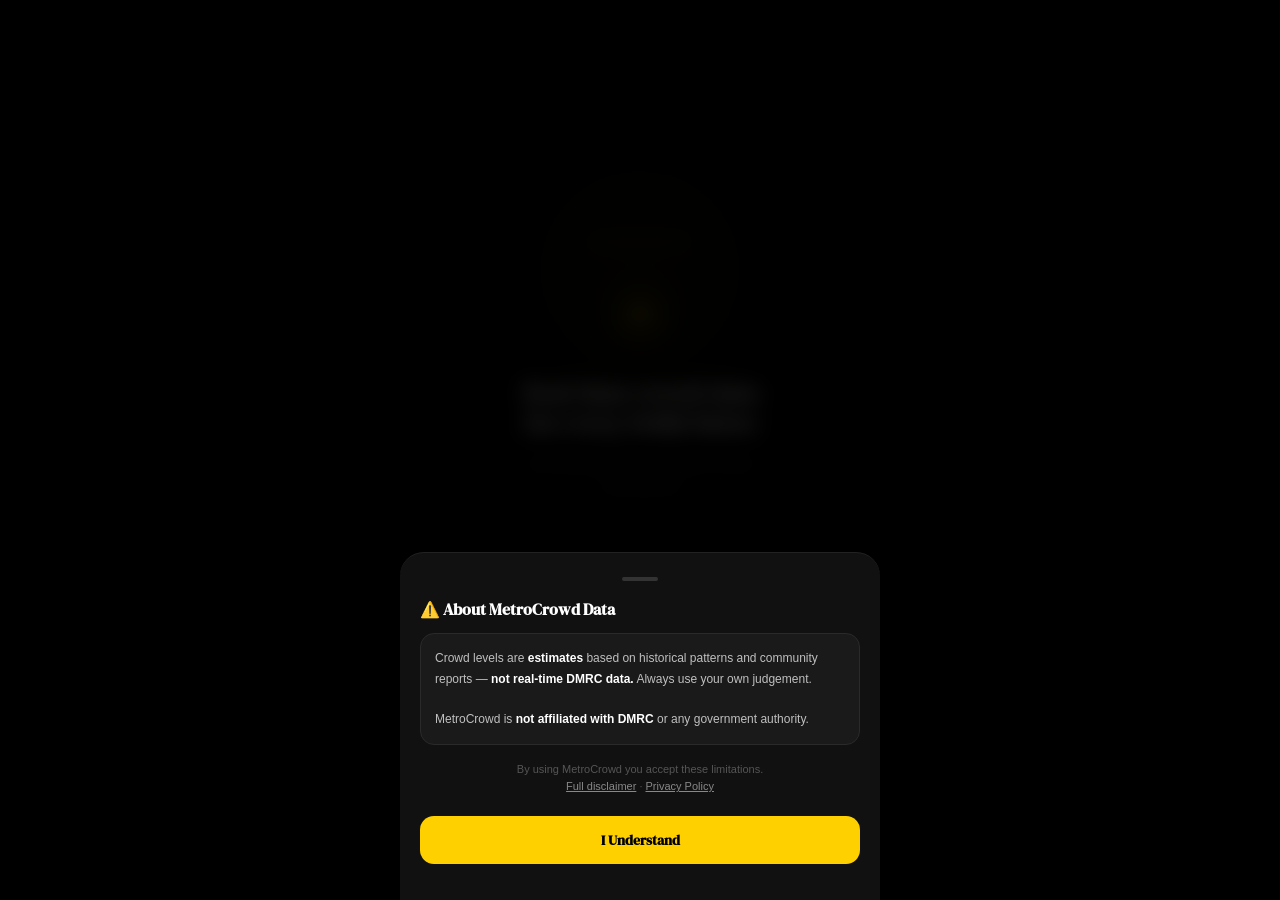
==== commit c0b1be1f: "l" ====
--- a/index.html
+++ b/index.html
@@ -8,7 +8,7 @@
 <meta name="apple-mobile-web-app-capable" content="yes">
 <meta name="apple-mobile-web-app-status-bar-style" content="black-translucent">
 <meta name="apple-mobile-web-app-title" content="MetroCrowd">
-<meta name="theme-color" content="#080808">
+<meta name="theme-color" content="#030303">
 <link rel="manifest" href="/manifest.json">
 <link rel="apple-touch-icon" href="/icons/icon-192.png">
 <link rel="apple-touch-icon" sizes="152x152" href="/icons/icon-152.png">
@@ -24,9 +24,15 @@
 <meta property="og:title" content="MetroCrowd · Real-time Delhi Metro Crowd Monitor">
 <meta property="og:description" content="Live crowd levels for every Delhi Metro station. Find the least-packed coach, plan smart routes, and report crowds in 2 taps.">
 <meta property="og:image" content="https://metrocrowd.vercel.app/icons/icon-512.png">
-<meta name="twitter:card" content="summary">
+<meta property="og:image:width" content="512">
+<meta property="og:image:height" content="512">
+<meta name="twitter:card" content="summary_large_image">
 <meta name="twitter:title" content="MetroCrowd · Delhi Metro Crowd Monitor">
-<meta name="twitter:description" content="Live crowd levels, coach finder, and route planner for Delhi Metro.">
+<meta name="twitter:description" content="Live crowd levels, coach finder, and route planner for Delhi Metro. Free PWA.">
+<meta name="twitter:image" content="https://metrocrowd.vercel.app/icons/icon-512.png">
+<!-- Preconnect for faster font load (LCP boost) -->
+<link rel="preconnect" href="https://fonts.googleapis.com">
+<link rel="preconnect" href="https://fonts.gstatic.com" crossorigin>
 <!-- JSON-LD Organization Schema -->
 <script type="application/ld+json">
 {"@context":"https://schema.org","@type":"WebApplication","name":"MetroCrowd","url":"https://metrocrowd.vercel.app","description":"Real-time crowd monitoring for Delhi Metro stations. Find least-packed coaches, plan crowd-aware routes, and submit crowd reports.","applicationCategory":"TransportationApplication","operatingSystem":"Any","offers":{"@type":"Offer","price":"0","priceCurrency":"INR"},"publisher":{"@type":"Organization","name":"MetroCrowd","url":"https://metrocrowd.vercel.app"}}
@@ -36,17 +42,21 @@
 <script defer src="/_app/static/js/analytics.js" onerror="void 0"></script>
 <script src="https://cdn.jsdelivr.net/npm/@supabase/supabase-js@2.49.4/dist/umd/supabase.min.js"></script>
 <script>
-// Android Chrome height fix — runs before paint
+// Android Chrome height fix
 (function(){
   function fix(){
     var h = window.innerHeight+'px';
-    document.body.style.height = h;
+    if(document.body){ document.body.style.height = h; }
     var app = document.getElementById('app');
     if(app){ app.style.height = h; }
     var gate = document.getElementById('login-gate');
     if(gate){ gate.style.height = h; gate.style.minHeight = h; }
   }
-  fix();
+  if(document.readyState === 'loading'){
+    document.addEventListener('DOMContentLoaded', fix);
+  } else {
+    fix();
+  }
   window.addEventListener('resize', fix, {passive:true});
   window.addEventListener('orientationchange', function(){ setTimeout(fix,200); }, {passive:true});
   if(window.visualViewport){
@@ -63,7 +73,7 @@
     background:#030303;
     display:flex;flex-direction:column;
     align-items:center;
-    font-family:'Instrument Sans',sans-serif;
+    font-family:'Outfit',sans-serif;
     overflow:hidden;
   ">
     <!-- Background glow -->
@@ -73,7 +83,7 @@
     <div style="flex:1;display:flex;flex-direction:column;align-items:center;justify-content:center;padding:40px 28px 20px;width:100%;max-width:400px">
 
       <!-- Brand -->
-      <div style="font-family:'Syne',sans-serif;font-size:13px;font-weight:700;letter-spacing:.12em;text-transform:uppercase;color:rgba(255,255,255,.25);margin-bottom:32px">MetroCrowd</div>
+      <div style="font-family:'DM Serif Display',sans-serif;font-size:13px;font-weight:700;letter-spacing:.12em;text-transform:uppercase;color:rgba(255,255,255,.25);margin-bottom:32px">MetroCrowd</div>
 
       <!-- Icon with glow ring -->
       <div style="position:relative;margin-bottom:32px">
@@ -90,7 +100,7 @@
       </div>
 
       <!-- Headline -->
-      <div style="font-family:'Syne',sans-serif;font-size:26px;font-weight:800;color:#F0F0F0;text-align:center;line-height:1.15;letter-spacing:-.5px;margin-bottom:12px">
+      <div style="font-family:'DM Serif Display',sans-serif;font-size:26px;font-weight:800;color:#F0F0F0;text-align:center;line-height:1.15;letter-spacing:-.5px;margin-bottom:12px">
         Real-time crowd data<br>for every Delhi Metro
       </div>
       <div style="font-size:13px;color:rgba(240,240,240,.35);text-align:center;line-height:1.7;max-width:260px">
@@ -134,7 +144,7 @@
 
       <!-- Consent gate -->
       <div id="lg-consent" style="display:none;width:100%">
-        <div style="font-family:'Syne',sans-serif;font-size:15px;font-weight:800;color:#F0F0F0;text-align:center;margin-bottom:4px">Before you continue</div>
+        <div style="font-family:'DM Serif Display',sans-serif;font-size:15px;font-weight:800;color:#F0F0F0;text-align:center;margin-bottom:4px">Before you continue</div>
         <div style="font-size:12px;color:rgba(240,240,240,.35);text-align:center;margin-bottom:18px">Please review and accept to proceed</div>
 
         <label id="lg-c1-label" style="display:flex;align-items:flex-start;gap:12px;padding:14px;background:#0d0d0d;border:1px solid rgba(239,68,68,.2);border-radius:12px;cursor:pointer;margin-bottom:8px">
@@ -165,7 +175,7 @@
           </div>
         </label>
 
-        <button id="lg-consent-btn" onclick="LEGAL.proceedAfterConsent()" disabled style="width:100%;height:50px;background:#222;color:#555;border:none;border-radius:12px;font-family:'Syne',sans-serif;font-size:14px;font-weight:800;cursor:not-allowed;margin-bottom:10px;transition:all .2s">
+        <button id="lg-consent-btn" onclick="LEGAL.proceedAfterConsent()" disabled style="width:100%;height:50px;background:#222;color:#555;border:none;border-radius:12px;font-family:'DM Serif Display',sans-serif;font-size:14px;font-weight:800;cursor:not-allowed;margin-bottom:10px;transition:all .2s">
           Continue
         </button>
         <div onclick="LEGAL.cancelConsent()" style="font-size:11px;color:rgba(240,240,240,.2);text-align:center;cursor:pointer;padding:8px">
@@ -208,7 +218,7 @@
         <!-- Greeting + date -->
         <div style="display:flex;align-items:center;justify-content:space-between;margin-bottom:16px">
           <div>
-            <div style="font-family:'Syne',sans-serif;font-size:20px;font-weight:800;color:var(--txt)" id="h-greet" data-i18n="good_morning">Good Morning</div>
+            <div style="font-family:'DM Serif Display',sans-serif;font-size:20px;font-weight:800;color:var(--txt)" id="h-greet" data-i18n="good_morning">Good Morning</div>
             <div style="font-size:12px;color:var(--sub);margin-top:1px" id="h-date">—</div>
           </div>
           <div style="display:flex;align-items:center;gap:6px">
@@ -247,6 +257,11 @@
           </div>
         </div>
 
+        <!-- Pinned Stations Area -->
+        <div id="home-pinned" style="display:none;margin-bottom:12px;gap:8px;flex-direction:column;">
+          <!-- JS will inject pinned cards here -->
+        </div>
+
         <!-- Forecast strip -->
         <div class="forecast-card">
           <div class="fc-title" data-i18n="network_crowd">Network Crowd — Next 4 Hours</div>
@@ -289,7 +304,7 @@
         <!-- Empty state when no station selected -->
         <div id="stn-empty" style="text-align:center;padding:48px 20px">
           <div style="margin-bottom:12px;color:var(--sub)"><svg width="44" height="44" viewBox="0 0 24 24" fill="none" stroke="currentColor" stroke-width="1.5" stroke-linecap="round" stroke-linejoin="round"><rect x="2" y="7" width="20" height="11" rx="2"/><path d="M16 7V5a2 2 0 00-2-2h-4a2 2 0 00-2 2v2"/><line x1="7" y1="12" x2="17" y2="12"/><path d="M7 18l-2 3M17 18l2 3"/></svg></div>
-          <div style="font-family:'Syne',sans-serif;font-size:16px;font-weight:800;color:var(--txt);margin-bottom:6px">Instant Crowd Lookup</div>
+          <div style="font-family:'DM Serif Display',sans-serif;font-size:16px;font-weight:800;color:var(--txt);margin-bottom:6px">Instant Crowd Lookup</div>
           <div style="font-size:12px;color:var(--sub);line-height:1.6">Search any Delhi Metro station above<br>or tap the GPS button to auto-detect</div>
         </div>
 
@@ -302,14 +317,25 @@
               background:radial-gradient(circle,rgba(255,255,255,.03),transparent 70%);pointer-events:none" id="cc-glow"></div>
             <div style="display:flex;align-items:flex-start;justify-content:space-between;margin-bottom:14px">
               <div>
-                <div style="font-size:10px;color:var(--sub);letter-spacing:.08em;text-transform:uppercase;font-family:'Syne',sans-serif;margin-bottom:4px" id="cc-meta">—</div>
-                <div style="font-family:'Syne',sans-serif;font-size:17px;font-weight:800;color:var(--txt)" id="cc-name">—</div>
+                <div style="font-size:10px;color:var(--sub);letter-spacing:.08em;text-transform:uppercase;font-family:'DM Serif Display',sans-serif;margin-bottom:4px" id="cc-meta">—</div>
+                <div style="font-family:'DM Serif Display',sans-serif;font-size:17px;font-weight:800;color:var(--txt)" id="cc-name">—</div>
               </div>
               <div style="text-align:right">
-                <div style="font-family:'Syne',sans-serif;font-size:48px;font-weight:900;line-height:1;color:var(--txt)" id="cc-num">—</div>
+                <div style="font-family:'DM Serif Display',sans-serif;font-size:48px;font-weight:900;line-height:1;color:var(--txt)" id="cc-num">—</div>
                 <div style="font-size:11px;font-weight:700;margin-top:2px" id="cc-lbl">—</div>
               </div>
             </div>
+
+            <!-- Station Action Bar (Pin & Alert) -->
+            <div style="display:flex;gap:8px;margin-bottom:14px">
+              <div id="btn-pin-stn" onclick="UI.togglePinStation()" style="flex:1;background:rgba(255,255,255,0.05);border:1px solid var(--brd);border-radius:10px;padding:8px;text-align:center;font-size:12px;font-weight:600;color:var(--txt);cursor:pointer;display:flex;align-items:center;justify-content:center;gap:6px;transition:all .2s">
+                <svg width="14" height="14" viewBox="0 0 24 24" fill="none" stroke="currentColor" stroke-width="2" stroke-linecap="round" stroke-linejoin="round"><path d="M21.44 11.05l-9.19 9.19a6 6 0 0 1-8.49-8.49l9.19-9.19a4 4 0 0 1 5.66 5.66l-9.2 9.19a2 2 0 0 1-2.83-2.83l8.49-8.48"/></svg> <span id="pin-stn-lbl">Pin</span>
+              </div>
+              <div id="btn-alert-stn" onclick="UI.openAlertModal()" style="flex:1;background:rgba(255,255,255,0.05);border:1px solid var(--brd);border-radius:10px;padding:8px;text-align:center;font-size:12px;font-weight:600;color:var(--txt);cursor:pointer;display:flex;align-items:center;justify-content:center;gap:6px;transition:all .2s">
+                <svg width="14" height="14" viewBox="0 0 24 24" fill="none" stroke="currentColor" stroke-width="2" stroke-linecap="round" stroke-linejoin="round"><path d="M18 8A6 6 0 0 0 6 8c0 7-3 9-3 9h18s-3-2-3-9"></path><path d="M13.73 21a2 2 0 0 1-3.46 0"></path></svg> <span id="alert-stn-lbl">Alert</span>
+              </div>
+            </div>
+
             <div style="height:6px;background:var(--card2);border-radius:3px;overflow:hidden;margin-bottom:14px">
               <div style="height:100%;width:0%;border-radius:3px;transition:width .8s cubic-bezier(.22,1,.36,1)" id="cc-bar"></div>
             </div>
@@ -336,7 +362,7 @@
 
           <!-- Next 4 hours -->
           <div id="mf-card" style="display:none;background:var(--card);border:1px solid var(--brd);border-radius:16px;padding:14px;margin-bottom:12px">
-            <div style="font-size:10px;color:var(--sub);letter-spacing:.08em;text-transform:uppercase;font-family:'Syne',sans-serif;margin-bottom:10px">Next 4 Hours</div>
+            <div style="font-size:10px;color:var(--sub);letter-spacing:.08em;text-transform:uppercase;font-family:'DM Serif Display',sans-serif;margin-bottom:10px">Next 4 Hours</div>
             <div id="mf-rows"></div>
           </div>
 
@@ -344,7 +370,7 @@
           <div id="stn-etas" style="display:none;background:var(--card);border:1px solid var(--brd);
             border-radius:16px;overflow:hidden;margin-bottom:12px">
             <div style="display:flex;align-items:center;justify-content:space-between;padding:12px 14px;border-bottom:1px solid var(--brd)">
-              <div style="font-family:'Syne',sans-serif;font-size:13px;font-weight:700;color:var(--txt)">Nearby Buses</div>
+              <div style="font-family:'DM Serif Display',sans-serif;font-size:13px;font-weight:700;color:var(--txt)">Nearby Buses</div>
               <div style="display:flex;align-items:center;gap:4px"><div class="ldot"></div><span style="font-size:9px;color:var(--sub)">GTFS-RT</span></div>
             </div>
             <div id="stn-etas-content" style="padding:0 14px"></div>
@@ -369,7 +395,7 @@
           <!-- Community reports -->
           <div id="comm-card" style="display:none;background:var(--card);border:1px solid var(--brd);border-radius:16px;overflow:hidden;margin-bottom:12px">
             <div style="display:flex;align-items:center;justify-content:space-between;padding:12px 14px;border-bottom:1px solid var(--brd)">
-              <div style="font-family:'Syne',sans-serif;font-size:13px;font-weight:700;color:var(--txt)">Community Reports</div>
+              <div style="font-family:'DM Serif Display',sans-serif;font-size:13px;font-weight:700;color:var(--txt)">Community Reports</div>
               <div style="font-size:10px;color:var(--sub)">Last 2 hrs</div>
             </div>
             <div id="comm-items" style="padding:8px 0"></div>
@@ -425,7 +451,7 @@
     <!-- ── ROUTE ──────────────────────────────────────────────── -->
     <div class="screen" id="s-route">
       <div class="sv">
-        <div style="font-family:'Syne',sans-serif;font-size:22px;font-weight:900;color:var(--txt);margin-bottom:4px" data-i18n="route_planner_title">Route Planner</div>
+        <div style="font-family:'DM Serif Display',sans-serif;font-size:22px;font-weight:900;color:var(--txt);margin-bottom:4px" data-i18n="route_planner_title">Route Planner</div>
         <div style="font-size:11px;color:var(--sub);margin-bottom:18px" data-i18n="route_planner_sub">Crowd-aware · least-packed path</div>
 
         <!-- Input card -->
@@ -476,7 +502,7 @@
     <!-- ── REPORT ─────────────────────────────────────────────── -->
     <div class="screen" id="s-report">
       <div class="sv">
-        <div style="font-family:'Syne',sans-serif;font-size:22px;font-weight:900;color:var(--txt);margin-bottom:4px">Report Crowd</div>
+        <div style="font-family:'DM Serif Display',sans-serif;font-size:22px;font-weight:900;color:var(--txt);margin-bottom:4px">Report Crowd</div>
         <div style="font-size:11px;color:var(--sub);margin-bottom:16px" data-i18n="report_sub">Your reports power the AI for 3M+ commuters</div>
 
         <!-- Karma banner -->
@@ -488,7 +514,7 @@
             <div style="font-size:11px;font-weight:700;color:var(--txt)" data-i18n="your_impact">Your impact this week</div>
             <div style="font-size:10px;color:var(--sub);margin-top:1px" data-i18n="reports_submitted">Reports submitted</div>
           </div>
-          <div style="font-family:'Syne',sans-serif;font-size:32px;font-weight:900;color:var(--y)" id="karma-num">0</div>
+          <div style="font-family:'DM Serif Display',sans-serif;font-size:32px;font-weight:900;color:var(--y)" id="karma-num">0</div>
         </div>
 
         <!-- Station picker -->
@@ -559,7 +585,7 @@
         <div id="rep-ok" style="display:none;text-align:center;padding:20px;background:rgba(74,222,128,.08);
           border:1px solid rgba(74,222,128,.2);border-radius:16px;margin-bottom:14px">
           <div style="margin-bottom:8px;color:#4ade80"><svg width="36" height="36" viewBox="0 0 24 24" fill="none" stroke="currentColor" stroke-width="2" stroke-linecap="round" stroke-linejoin="round"><path d="M22 11.08V12a10 10 0 11-5.93-9.14"/><polyline points="22 4 12 14.01 9 11.01"/></svg></div>
-          <div style="font-family:'Syne',sans-serif;font-size:15px;font-weight:800;color:var(--txt)" data-i18n="report_success">Report submitted!</div>
+          <div style="font-family:'DM Serif Display',sans-serif;font-size:15px;font-weight:800;color:var(--txt)" data-i18n="report_success">Report submitted!</div>
           <div style="font-size:11px;color:var(--sub);margin-top:4px" data-i18n="report_success_sub">Your data helps other commuters</div>
           <div style="font-size:11px;color:var(--y);margin-top:6px;font-weight:700">+1 ★ Karma · Total: <span id="rs-karma">0</span></div>
         </div>
@@ -624,6 +650,27 @@
   </svg>
 
 </div><!-- /app -->
+
+  <!-- Alert Modal -->
+  <div id="alert-modal" style="display:none;position:fixed;inset:0;z-index:9000;background:rgba(0,0,0,0.8);backdrop-filter:blur(4px);align-items:center;justify-content:center;padding:24px">
+    <div style="background:var(--card);border:1px solid var(--brd);border-radius:24px;width:100%;max-width:340px;padding:24px;box-shadow:var(--shadow-float)">
+      <div style="display:flex;justify-content:space-between;align-items:center;margin-bottom:16px">
+        <div style="font-family:'DM Serif Display',sans-serif;font-size:18px;font-weight:800;color:var(--txt)">Set Crowd Alert</div>
+        <div onclick="UI.closeAlertModal()" style="color:var(--sub);cursor:pointer;padding:4px"><svg width="20" height="20" viewBox="0 0 24 24" fill="none" stroke="currentColor" stroke-width="2" stroke-linecap="round" stroke-linejoin="round"><line x1="18" y1="6" x2="6" y2="18"/><line x1="6" y1="6" x2="18" y2="18"/></svg></div>
+      </div>
+      <div style="font-size:13px;color:var(--sub);line-height:1.5;margin-bottom:20px">
+        We'll notify you when crowd at <strong style="color:var(--txt)" id="alert-stn-name">this station</strong> drops below your target.
+      </div>
+      
+      <div style="text-align:center;font-family:'DM Serif Display',sans-serif;font-size:32px;font-weight:800;color:var(--y);margin-bottom:4px" id="alert-val-disp">50%</div>
+      <div style="text-align:center;font-size:11px;color:var(--sub);margin-bottom:16px">Target maximum crowd</div>
+      
+      <input type="range" id="alert-slider" min="10" max="90" step="5" value="50" oninput="document.getElementById('alert-val-disp').textContent=this.value+'%'" style="width:100%;accent-color:var(--y);margin-bottom:24px">
+      
+      <button class="btn-y" onclick="UI.saveAlertModal()" style="width:100%;border-radius:12px;margin-bottom:8px">Set Alert</button>
+      <div id="btn-remove-alert" onclick="UI.removeAlertModal()" style="display:none;text-align:center;color:var(--sub);font-size:12px;font-weight:600;padding:12px;cursor:pointer">Remove Alert</div>
+    </div>
+  </div>
 
 <!-- core data + engines (no DOM deps) -->
 <script src="data.js" defer></script>
@@ -660,7 +707,7 @@
 
       <!-- Sign-in view -->
       <div id="auth-signout-view">
-        <div style="font-family:'Syne',sans-serif;font-size:18px;font-weight:800;color:var(--txt);margin-bottom:4px">Sign In</div>
+        <div style="font-family:'DM Serif Display',sans-serif;font-size:18px;font-weight:800;color:var(--txt);margin-bottom:4px">Sign In</div>
         <div style="font-size:11px;color:var(--sub);margin-bottom:22px">Your reports sync across devices when signed in</div>
         <button onclick="LEGAL.trySignIn('google')" style="width:100%;background:#fff;color:#222;border:none;border-radius:12px;padding:13px;font-size:13px;font-weight:700;cursor:pointer;display:flex;align-items:center;justify-content:center;gap:10px;margin-bottom:10px">
           <svg width="18" height="18" viewBox="0 0 48 48"><path fill="#EA4335" d="M24 9.5c3.5 0 6.6 1.2 9 3.2l6.7-6.7C35.8 2.5 30.2 0 24 0 14.7 0 6.8 5.5 3 13.5l7.8 6C12.8 13.2 17.9 9.5 24 9.5z"/><path fill="#4285F4" d="M46.5 24.5c0-1.6-.1-3.1-.4-4.5H24v8.5h12.7c-.6 3-2.3 5.5-4.8 7.2l7.5 5.8c4.4-4 7.1-10 7.1-17z"/><path fill="#FBBC05" d="M10.8 28.5A14.5 14.5 0 0 1 9.5 24c0-1.6.3-3.1.8-4.5L2.5 13.5A24 24 0 0 0 0 24c0 3.8.9 7.4 2.5 10.5l8.3-6z"/><path fill="#34A853" d="M24 48c6.2 0 11.4-2 15.2-5.5l-7.5-5.8c-2 1.4-4.6 2.3-7.7 2.3-6.1 0-11.2-3.7-13.2-9l-7.8 6C6.8 42.5 14.7 48 24 48z"/></svg>
@@ -680,7 +727,7 @@
         <div style="display:flex;align-items:center;gap:14px;margin-bottom:16px">
           <img id="auth-user-avatar" src="" style="width:48px;height:48px;border-radius:50%;object-fit:cover;display:none">
           <div style="min-width:0">
-            <div id="auth-user-name" style="font-family:'Syne',sans-serif;font-size:15px;font-weight:800;color:var(--txt)"></div>
+            <div id="auth-user-name" style="font-family:'DM Serif Display',sans-serif;font-size:15px;font-weight:800;color:var(--txt)"></div>
             <div id="auth-user-email" style="font-size:10px;color:var(--sub);margin-top:1px;white-space:nowrap;overflow:hidden;text-overflow:ellipsis"></div>
             <div id="auth-user-provider" style="font-size:10px;color:var(--y);margin-top:2px"></div>
           </div>
@@ -689,11 +736,11 @@
         <!-- Stats row -->
         <div style="display:flex;gap:10px;margin-bottom:14px">
           <div style="flex:1;background:var(--card2);border-radius:10px;padding:12px;text-align:center">
-            <div id="auth-stat-reports" style="font-family:'Syne',sans-serif;font-size:20px;font-weight:800;color:var(--y)">—</div>
+            <div id="auth-stat-reports" style="font-family:'DM Serif Display',sans-serif;font-size:20px;font-weight:800;color:var(--y)">—</div>
             <div style="font-size:9px;color:var(--sub);margin-top:2px" data-i18n="reports_stat">REPORTS</div>
           </div>
           <div style="flex:1;background:var(--card2);border-radius:10px;padding:12px;text-align:center">
-            <div id="auth-stat-session" style="font-family:'Syne',sans-serif;font-size:14px;font-weight:800;color:var(--txt)">—</div>
+            <div id="auth-stat-session" style="font-family:'DM Serif Display',sans-serif;font-size:14px;font-weight:800;color:var(--txt)">—</div>
             <div style="font-size:9px;color:var(--sub);margin-top:2px" data-i18n="member_since">MEMBER SINCE</div>
           </div>
         </div>
--- a/style.css
+++ b/style.css
@@ -1,65 +1,66 @@
 /* ═══════════════════════════════════════════════════════════════
    MetroCrowd — Signal Dark Design System v3
    Direction: Industrial data-terminal meets luxury transit
-   Palette: Signal Yellow (#FFD000) · Obsidian (#030303) · White
-   Type: Syne (display/data) · Plus Jakarta Sans (body)
+   Palette: Signal Yellow (#F5B800) · Obsidian (#050506) · White
+   Type: DM Serif Display (display/data) · Outfit (body) · JetBrains Mono (data/mono)
    Unforgettable: The crowd number — enormous, yellow, unmissable
    ═══════════════════════════════════════════════════════════════ */
-@import url('https://fonts.googleapis.com/css2?family=Syne:wght@400;600;700;800&family=Instrument+Sans:ital,wght@0,400;0,500;0,600;0,700;1,400&display=swap');
+@import url('https://fonts.googleapis.com/css2?family=DM+Serif+Display:ital@0;1&family=Outfit:wght@300;400;500;600;700;800;900&family=JetBrains+Mono:wght@400;500;700&display=swap');
 
 /* ── Design Tokens ───────────────────────────────────────────── */
 :root {
-  /* Signal accent */
-  --y:      #FFD000;
-  --y-dim:  rgba(255,208,0,0.08);
-  --y-glow: rgba(255,208,0,0.12);
-  --y-brd:  rgba(255,208,0,0.22);
-
-  /* Obsidian surfaces */
-  --bg:     #030303;
-  --blk:    #030303;
-  --s0:     #070707;     /* card base */
-  --s1:     #0d0d0d;     /* card elevated */
-  --s2:     #141414;     /* input / chip bg */
-  --card:   #0d0d0d;
-  --card2:  #141414;
-
-  /* Strokes */
-  --brd:    rgba(255,255,255,0.06);
-  --brd2:   rgba(255,255,255,0.11);
-  --brd3:   rgba(255,255,255,0.18);
-
-  /* Text hierarchy */
-  --txt:    #F0F0F0;
-  --txt2:   rgba(240,240,240,0.65);
-  --sub:    rgba(240,240,240,0.38);
-  --dim:    rgba(240,240,240,0.14);
+  /* Signal accent — warmer, richer gold */
+  --y:      #F5B800;
+  --y-dim:  rgba(245,184,0,0.07);
+  --y-glow: rgba(245,184,0,0.14);
+  --y-brd:  rgba(245,184,0,0.20);
+
+  /* Obsidian surfaces — slightly warmer blacks */
+  --bg:     #050506;
+  --blk:    #050506;
+  --s0:     #0a0a0c;     /* card base */
+  --s1:     #101014;     /* card elevated */
+  --s2:     #18181e;     /* input / chip bg */
+  --card:   #101014;
+  --card2:  #18181e;
+
+  /* Strokes — slightly tinted */
+  --brd:    rgba(255,255,255,0.05);
+  --brd2:   rgba(255,255,255,0.09);
+  --brd3:   rgba(255,255,255,0.15);
+
+  /* Text — warmer whites */
+  --txt:    #EEEEF0;
+  --txt2:   rgba(238,238,240,0.62);
+  --sub:    rgba(238,238,240,0.36);
+  --dim:    rgba(238,238,240,0.12);
 
   /* Radius */
-  --r-xs:   8px;
-  --r-sm:   12px;
-  --r:      16px;
-  --r-lg:   22px;
-  --r-xl:   28px;
+  --r-xs:   10px;
+  --r-sm:   14px;
+  --r:      18px;
+  --r-lg:   24px;
+  --r-xl:   32px;
 
   /* Motion — spring */
-  --spring:  cubic-bezier(0.34,1.56,0.64,1);
-  --ease-out: cubic-bezier(0.22,1,0.36,1);
+  --spring:   cubic-bezier(0.22, 1.2, 0.36, 1);
+  --ease-out: cubic-bezier(0.16, 1, 0.3, 1);
   --t-snap:  120ms;
   --t-fast:  160ms;
   --t-base:  220ms;
   --t-slow:  360ms;
 
   /* Shadows */
-  --shadow-card: 0 1px 0 0 rgba(255,255,255,0.04) inset,
+  --shadow-card: 0 1px 0 0 rgba(255,255,255,0.03) inset,
+                 0 2px 8px rgba(0,0,0,0.4),
                  0 -1px 0 0 rgba(0,0,0,0.5) inset;
-  --shadow-float: 0 8px 40px rgba(0,0,0,0.8), 0 2px 8px rgba(0,0,0,0.6);
+  --shadow-float: 0 12px 48px rgba(0,0,0,0.85), 0 4px 12px rgba(0,0,0,0.6);
 
   /* Legacy — used by route.js / crowd.js (do not remove) */
-  --low: #FFD000; --med: rgba(255,255,255,.7); --hi: #F0F0F0; --pk: #FF5252;
-  --accent: #FFD000; --bg2: #0d0d0d; --bg3: #141414;
-  --border: rgba(255,255,255,0.06); --text: #F0F0F0;
-  --muted: rgba(240,240,240,0.38); --a2: #FFD000;
+  --low: #F5B800; --med: rgba(255,255,255,.7); --hi: #EEEEF0; --pk: #FF5252;
+  --accent: #F5B800; --bg2: #101014; --bg3: #18181e;
+  --border: rgba(255,255,255,0.05); --text: #EEEEF0;
+  --muted: rgba(238,238,240,0.36); --a2: #F5B800;
 }
 
 /* ── Reset ───────────────────────────────────────────────────── */
@@ -71,7 +72,7 @@
 body {
   height: 100%; height: 100dvh;
   overflow: hidden;
-  font-family: 'Instrument Sans', sans-serif;
+  font-family: 'Outfit', sans-serif;
   font-size: 14px;
   line-height: 1.5;
   background: var(--bg);
@@ -87,7 +88,7 @@
   position: fixed;
   inset: 0;
   background-image: url("data:image/svg+xml,%3Csvg viewBox='0 0 256 256' xmlns='http://www.w3.org/2000/svg'%3E%3Cfilter id='n'%3E%3CfeTurbulence type='fractalNoise' baseFrequency='0.9' numOctaves='4' stitchTiles='stitch'/%3E%3C/filter%3E%3Crect width='100%25' height='100%25' filter='url(%23n)'/%3E%3C/svg%3E");
-  opacity: 0.028;
+  opacity: 0.022;
   pointer-events: none;
   z-index: 9998;
   mix-blend-mode: overlay;
@@ -111,19 +112,19 @@
   flex-shrink: 0; z-index: 200;
   /* subtle top border glow */
   border-bottom: 1px solid var(--brd);
-  background: rgba(3,3,3,0.95);
+  background: rgba(5,5,6,0.95);
   backdrop-filter: blur(12px);
   -webkit-backdrop-filter: blur(12px);
 }
 #sbar-brand {
-  font-family: 'Syne', sans-serif;
+  font-family: 'DM Serif Display', serif;
   font-size: 15px; font-weight: 800;
   color: var(--txt); letter-spacing: -0.4px;
 }
 #sbar-brand em { font-style: normal; color: var(--y); }
 #sbar-right { display: flex; align-items: center; gap: 10px; }
 #sbar-clock {
-  font-family: 'Syne', sans-serif;
+  font-family: 'DM Serif Display', serif;
   font-size: 12px; font-weight: 600;
   color: var(--sub); letter-spacing: 0.04em;
   font-variant-numeric: tabular-nums;
@@ -162,10 +163,12 @@
   -webkit-overflow-scrolling: touch;
   overscroll-behavior-y: contain;
   padding: 18px 16px 120px;
-  scrollbar-width: none;
+  scrollbar-width: thin;
   touch-action: pan-y;
 }
-.sv::-webkit-scrollbar { display: none; }
+.sv::-webkit-scrollbar { width: 4px; }
+.sv::-webkit-scrollbar-track { background: transparent; }
+.sv::-webkit-scrollbar-thumb { background: rgba(255,255,255,0.08); border-radius: 2px; }
 
 /* ═══════════════════════════════════════════════════════════════
    BOTTOM NAV — Floating pill with backdrop blur
@@ -176,8 +179,8 @@
   /* floating pill */
   margin: 0 10px;
   margin-bottom: max(10px, env(safe-area-inset-bottom));
-  height: 62px;
-  background: rgba(10,10,10,0.92);
+  height: 66px;
+  background: rgba(10,10,12,0.92);
   backdrop-filter: blur(24px) saturate(180%);
   -webkit-backdrop-filter: blur(24px) saturate(180%);
   border: 1px solid var(--brd2);
@@ -188,11 +191,11 @@
   position: relative;
   overflow: hidden;
 }
-/* inner top highlight */
+/* inner top highlight / subtle top gradient border */
 #bnav::before {
   content: '';
   position: absolute; top: 0; left: 0; right: 0; height: 1px;
-  background: linear-gradient(90deg, transparent, rgba(255,255,255,0.08), transparent);
+  background: linear-gradient(90deg, transparent, rgba(245,184,0,0.25), rgba(255,255,255,0.12), transparent);
   pointer-events: none;
 }
 
@@ -206,11 +209,11 @@
   min-height: 48px; justify-content: center;
   position: relative;
 }
-/* yellow indicator dot above icon when active */
+/* yellow indicator bar above icon when active */
 .bni::before {
   content: '';
   position: absolute;
-  top: 7px;
+  top: 5px;
   width: 16px; height: 2px;
   border-radius: 1px;
   background: transparent;
@@ -227,11 +230,11 @@
               transform var(--t-base) var(--spring);
 }
 .bni .lbl {
-  font-size: 9px; font-weight: 700;
-  color: var(--sub); letter-spacing: 0.5px;
+  font-size: 9px; font-weight: 600;
+  color: var(--sub); letter-spacing: 0.8px;
   text-transform: uppercase;
   transition: color var(--t-fast) var(--ease-out);
-  font-family: 'Instrument Sans', sans-serif;
+  font-family: 'Outfit', sans-serif;
 }
 .bni.on .ni { color: var(--y); transform: translateY(-1px) scale(1.08); }
 .bni.on .lbl { color: var(--y); }
@@ -239,7 +242,7 @@
 
 /* ── Typography ──────────────────────────────────────────────── */
 .pg-title {
-  font-family: 'Syne', sans-serif;
+  font-family: 'DM Serif Display', serif;
   font-size: 22px; font-weight: 800;
   color: var(--txt); margin-bottom: 2px;
   letter-spacing: -0.5px;
@@ -282,7 +285,7 @@
   cursor: pointer; white-space: nowrap; flex-shrink: 0;
   transition: all var(--t-fast) var(--ease-out);
   min-height: 38px;
-  font-family: 'Instrument Sans', sans-serif;
+  font-family: 'Outfit', sans-serif;
 }
 .chip.on {
   background: var(--y-dim);
@@ -295,12 +298,12 @@
   width: 100%; height: 54px;
   background: var(--y);
   border: none; border-radius: var(--r);
-  font-family: 'Syne', sans-serif;
+  font-family: 'DM Serif Display', serif;
   font-size: 15px; font-weight: 800;
   color: #000; cursor: pointer; letter-spacing: 0.01em;
   transition: all var(--t-fast) var(--ease-out);
   display: flex; align-items: center; justify-content: center; gap: 8px;
-  box-shadow: 0 0 0 0 rgba(255,208,0,0);
+  box-shadow: 0 0 20px rgba(245,184,0,0.1), 0 4px 12px rgba(0,0,0,0.3);
   position: relative; overflow: hidden;
 }
 /* shimmer sweep */
@@ -312,10 +315,10 @@
   transition: left 0.5s;
 }
 .btn-y:hover::after { left: 150%; }
-.btn-y:hover { background: #FFE030; box-shadow: 0 0 24px rgba(255,208,0,0.25); }
+.btn-y:hover { background: #FFC91A; box-shadow: 0 0 28px rgba(245,184,0,0.3); }
 .btn-y:active { transform: scale(0.98); box-shadow: none; }
 .btn-y:disabled {
-  background: rgba(255,208,0,0.1); color: rgba(255,255,255,0.18);
+  background: rgba(245,184,0,0.1); color: rgba(255,255,255,0.18);
   cursor: default; transform: none; box-shadow: none;
 }
 .btn-y:disabled::after { display: none; }
@@ -348,7 +351,7 @@
   background: var(--s1);
   border: 1px solid var(--brd);
   border-radius: var(--r-lg);
-  padding: 0;
+  padding: 18px;
   margin-bottom: 12px;
   cursor: pointer;
   transition: border-color var(--t-base) var(--ease-out),
@@ -361,27 +364,23 @@
 .hero-card::before {
   content: '';
   position: absolute; top: 0; left: 0; right: 0; height: 2px;
-  background: linear-gradient(90deg, var(--y), rgba(255,208,0,0.3), transparent);
+  background: linear-gradient(90deg, var(--y), rgba(245,184,0,0.3), transparent);
   pointer-events: none;
 }
 .hero-card:hover { border-color: var(--brd2); }
 .hero-card:active { transform: scale(0.99); }
 
-/* inner padding wrapper — so ::before stripe still shows */
-.hero-card > * { padding: 18px 18px 0; }
-.hero-card > *:last-child { padding-bottom: 18px; }
 
 .hero-badge {
   display: flex; align-items: center; gap: 6px;
   font-size: 9px; font-weight: 700;
   letter-spacing: 0.1em; text-transform: uppercase;
   color: var(--sub); margin-bottom: 16px;
-  padding-top: 18px !important; padding-bottom: 0 !important;
 }
 .hero-route { display: flex; align-items: center; gap: 8px; margin-bottom: 18px; }
 .hero-stn { flex: 1; }
 .hero-stn-name {
-  font-family: 'Syne', sans-serif; font-size: 14px; font-weight: 700;
+  font-family: 'DM Serif Display', serif; font-size: 14px; font-weight: 700;
   color: var(--txt); letter-spacing: -0.2px;
 }
 .hero-stn-type { font-size: 10px; color: var(--dim); margin-top: 2px; }
@@ -390,11 +389,12 @@
 
 /* THE unforgettable element — big yellow crowd number */
 .hero-num {
-  font-family: 'Syne', sans-serif;
+  font-family: 'DM Serif Display', serif;
   font-size: 64px; font-weight: 800; line-height: 0.9;
   color: var(--y);
   font-variant-numeric: tabular-nums;
-  letter-spacing: -2px;
+  letter-spacing: -3px;
+  text-shadow: 0 0 60px rgba(245,184,0,0.15);
 }
 .hero-num sup {
   font-size: 20px; opacity: 0.4;
@@ -471,7 +471,7 @@
 .lr-name { font-size: 13px; font-weight: 500; color: var(--txt); flex: 1; }
 .lr-st { font-size: 11px; color: var(--dim); margin-right: 6px; }
 .lr-right { text-align: right; flex-shrink: 0; }
-.lr-pct { font-family: 'Syne', sans-serif; font-size: 13px; font-weight: 700; font-variant-numeric: tabular-nums; }
+.lr-pct { font-family: 'DM Serif Display', serif; font-size: 13px; font-weight: 700; font-variant-numeric: tabular-nums; }
 .lr-bar-bg { height: 2px; background: var(--s2); border-radius: 1px; overflow: hidden; width: 44px; margin-top: 4px; }
 .lr-bar-fill { height: 100%; border-radius: 1px; }
 
@@ -526,7 +526,7 @@
   transform: translate(-50%, -50%);
   width: 200px; height: 200px;
   border-radius: 50%;
-  background: radial-gradient(circle, rgba(255,208,0,0.05), transparent 70%);
+  background: radial-gradient(circle, rgba(245,184,0,0.05), transparent 70%);
   pointer-events: none;
 }
 .cc-sname {
@@ -535,11 +535,12 @@
 }
 /* BIG yellow number — THE unforgettable moment */
 .cc-num {
-  font-family: 'Syne', sans-serif;
-  font-size: 96px; font-weight: 800; line-height: 1;
+  font-family: 'DM Serif Display', serif;
+  font-size: 108px; font-weight: 800; line-height: 1;
   color: var(--y);
   font-variant-numeric: tabular-nums;
-  letter-spacing: -4px;
+  letter-spacing: -3px;
+  text-shadow: 0 0 60px rgba(245,184,0,0.15);
 }
 .cc-pct { font-size: 30px; opacity: 0.3; vertical-align: top; margin-top: 22px; display: inline-block; letter-spacing: 0; }
 .cc-lbl { font-size: 16px; font-weight: 600; color: var(--txt); margin: 10px 0 10px; }
@@ -555,7 +556,7 @@
 .safe-card.yes { border-color: var(--y-brd); background: var(--y-dim); }
 .safe-card.no { border-color: rgba(255,255,255,0.09); }
 .sc-icon { font-size: 22px; flex-shrink: 0; }
-.sc-answer { font-family: 'Syne', sans-serif; font-size: 14px; font-weight: 800; color: var(--txt); margin-bottom: 2px; }
+.sc-answer { font-family: 'DM Serif Display', serif; font-size: 14px; font-weight: 800; color: var(--txt); margin-bottom: 2px; }
 .sc-sub { font-size: 11px; color: var(--sub); }
 
 .inline-rep {
@@ -643,7 +644,7 @@
 
 .train-section { margin-bottom: 10px; }
 .train-meta { display: flex; align-items: center; justify-content: space-between; margin-bottom: 10px; }
-.train-meta-l { font-family: 'Syne', sans-serif; font-size: 13px; font-weight: 700; color: var(--txt); }
+.train-meta-l { font-family: 'DM Serif Display', serif; font-size: 13px; font-weight: 700; color: var(--txt); }
 .train-meta-r { font-size: 10px; color: var(--sub); }
 .train-row { display: flex; align-items: flex-end; gap: 4px; overflow-x: auto; scrollbar-width: none; padding-bottom: 4px; }
 .train-row::-webkit-scrollbar { display: none; }
@@ -670,7 +671,7 @@
 }
 .coach-inner { position: relative; z-index: 1; padding: 10px 5px 9px; display: flex; flex-direction: column; align-items: center; gap: 3px; }
 .c-num { font-size: 9px; font-weight: 700; color: var(--dim); letter-spacing: 0.4px; }
-.c-pct { font-family: 'Syne', sans-serif; font-size: 15px; font-weight: 800; color: var(--txt); font-variant-numeric: tabular-nums; }
+.c-pct { font-family: 'DM Serif Display', serif; font-size: 15px; font-weight: 800; color: var(--txt); font-variant-numeric: tabular-nums; }
 .c-seats { font-size: 8px; color: var(--sub); text-align: center; line-height: 1.3; }
 .c-tag { font-size: 8px; font-weight: 700; letter-spacing: 0.3px; text-transform: uppercase; margin-top: 1px; }
 .heatmap { display: flex; height: 4px; border-radius: 2px; overflow: hidden; margin-bottom: 10px; gap: 2px; }
@@ -684,11 +685,11 @@
 }
 .detail-card.active { border-color: var(--y-brd); }
 .dc-header { display: flex; align-items: center; justify-content: space-between; margin-bottom: 14px; }
-.dc-title { font-family: 'Syne', sans-serif; font-size: 14px; font-weight: 800; color: var(--txt); }
+.dc-title { font-family: 'DM Serif Display', serif; font-size: 14px; font-weight: 800; color: var(--txt); }
 .dc-badge { padding: 4px 10px; border-radius: 20px; font-size: 9px; font-weight: 700; letter-spacing: 0.4px; text-transform: uppercase; }
 .dc-grid { display: grid; grid-template-columns: 1fr 1fr; gap: 7px; margin-bottom: 11px; }
 .dc-stat { background: var(--s2); border-radius: var(--r-sm); padding: 11px 12px; }
-.dc-val { font-family: 'Syne', sans-serif; font-size: 22px; font-weight: 800; color: var(--txt); font-variant-numeric: tabular-nums; }
+.dc-val { font-family: 'DM Serif Display', serif; font-size: 22px; font-weight: 800; color: var(--txt); font-variant-numeric: tabular-nums; }
 .dc-lbl { font-size: 9px; color: var(--sub); letter-spacing: 0.04em; text-transform: uppercase; margin-top: 2px; }
 .dc-tip { background: var(--s2); border-radius: var(--r-sm); padding: 11px 13px; font-size: 12px; color: var(--sub); line-height: 1.65; }
 .dc-tip strong { color: var(--txt); }
@@ -697,7 +698,7 @@
 .nt-row::-webkit-scrollbar { display: none; }
 .nt-chip { flex-shrink: 0; background: var(--s2); border: 1px solid var(--brd); border-radius: var(--r-sm); padding: 8px 12px; text-align: center; min-width: 52px; }
 .nt-chip.now { background: var(--y); border-color: var(--y); }
-.nt-min { font-family: 'Syne', sans-serif; font-size: 14px; font-weight: 800; color: var(--txt); font-variant-numeric: tabular-nums; }
+.nt-min { font-family: 'DM Serif Display', serif; font-size: 14px; font-weight: 800; color: var(--txt); font-variant-numeric: tabular-nums; }
 .nt-chip.now .nt-min { color: #000; }
 .nt-lbl { font-size: 9px; color: var(--sub); margin-top: 2px; }
 .nt-chip.now .nt-lbl { color: rgba(0,0,0,0.55); }
@@ -707,7 +708,7 @@
 
 .empty-state { display: flex; flex-direction: column; align-items: center; justify-content: center; height: 260px; text-align: center; gap: 10px; }
 .es-icon { font-size: 36px; opacity: 0.18; }
-.es-title { font-family: 'Syne', sans-serif; font-size: 14px; font-weight: 700; color: var(--sub); }
+.es-title { font-family: 'DM Serif Display', serif; font-size: 14px; font-weight: 700; color: var(--sub); }
 .es-sub { font-size: 12px; color: var(--dim); line-height: 1.65; max-width: 230px; }
 
 /* ═══════════════════════════════════════════════════════════════
@@ -763,7 +764,7 @@
 
 /* Route legacy */
 .rs-header { margin-bottom: 10px; }
-.rs-route-title { font-family: 'Syne', sans-serif; font-size: 14px; font-weight: 700; color: var(--txt); margin-bottom: 6px; }
+.rs-route-title { font-family: 'DM Serif Display', serif; font-size: 14px; font-weight: 700; color: var(--txt); margin-bottom: 6px; }
 .rs-from,.rs-to { color: var(--txt); }
 .rs-arrow { color: var(--y); margin: 0 4px; }
 .rs-chips { display: flex; flex-wrap: wrap; gap: 4px; margin-top: 5px; }
@@ -771,12 +772,12 @@
 .rs-chip-arrow { color: var(--dim); font-size: 12px; align-self: center; }
 .rs-stats { display: grid; grid-template-columns: repeat(4,1fr); gap: 7px; margin: 11px 0; }
 .rs-stat { background: var(--s2); border-radius: var(--r-sm); padding: 9px 8px; text-align: center; }
-.rs-stat-val { font-family: 'Syne', sans-serif; font-size: 16px; font-weight: 800; color: var(--txt); font-variant-numeric: tabular-nums; }
+.rs-stat-val { font-family: 'DM Serif Display', serif; font-size: 16px; font-weight: 800; color: var(--txt); font-variant-numeric: tabular-nums; }
 .rs-stat-lbl { font-size: 9px; color: var(--sub); margin-top: 2px; letter-spacing: 0.03em; text-transform: uppercase; }
 .rs-fare-row { display: flex; align-items: center; justify-content: center; background: var(--s2); border-radius: var(--r-sm); padding: 9px 0; margin-bottom: 11px; }
 .rs-fare-item { flex: 1; text-align: center; }
 .rs-fare-lbl { font-size: 9px; color: var(--sub); text-transform: uppercase; letter-spacing: 0.04em; display: block; margin-bottom: 2px; }
-.rs-fare-val { font-family: 'Syne', sans-serif; font-size: 14px; font-weight: 800; color: var(--txt); font-variant-numeric: tabular-nums; }
+.rs-fare-val { font-family: 'DM Serif Display', serif; font-size: 14px; font-weight: 800; color: var(--txt); font-variant-numeric: tabular-nums; }
 .rs-fare-sc { color: var(--y); }
 .rs-fare-divider { width: 1px; height: 32px; background: var(--brd); flex-shrink: 0; }
 .rs-fare-note .rs-fare-val { color: var(--sub); }
@@ -793,7 +794,7 @@
 .rh-list { display: flex; flex-direction: column; }
 .rh-segment-header { display: flex; align-items: center; gap: 8px; padding: 8px 0 4px; border-left: 2px solid var(--lc,var(--y)); padding-left: 10px; margin: 8px 0 4px; }
 .rh-seg-dot { width: 10px; height: 10px; border-radius: 50%; flex-shrink: 0; }
-.rh-seg-name { font-family: 'Syne', sans-serif; font-size: 11px; font-weight: 700; color: var(--txt); letter-spacing: 0.04em; text-transform: uppercase; }
+.rh-seg-name { font-family: 'DM Serif Display', serif; font-size: 11px; font-weight: 700; color: var(--txt); letter-spacing: 0.04em; text-transform: uppercase; }
 .rh-seg-badge { font-size: 9px; font-weight: 700; color: var(--y); background: var(--y-dim); border: 1px solid var(--y-brd); border-radius: 8px; padding: 2px 7px; margin-left: 4px; }
 .rhop { display: flex; align-items: stretch; gap: 10px; padding: 2px 0; }
 .rhl { display: flex; flex-direction: column; align-items: center; width: 16px; flex-shrink: 0; padding-top: 4px; }
@@ -822,7 +823,7 @@
 .kr-info { flex: 1; }
 .kr-title { font-size: 13px; font-weight: 600; color: var(--txt); }
 .kr-sub { font-size: 11px; color: var(--sub); margin-top: 1px; }
-.kr-val { font-family: 'Syne', sans-serif; font-size: 22px; font-weight: 800; color: var(--y); font-variant-numeric: tabular-nums; }
+.kr-val { font-family: 'DM Serif Display', serif; font-size: 22px; font-weight: 800; color: var(--y); font-variant-numeric: tabular-nums; }
 
 .rep-stn-btn {
   width: 100%; background: var(--s1);
@@ -854,7 +855,7 @@
 .cp.sel::before {
   content: '';
   position: absolute; top: 0; left: 0; right: 0; height: 2px;
-  background: linear-gradient(90deg, var(--y), rgba(255,208,0,0.4));
+  background: linear-gradient(90deg, var(--y), rgba(245,184,0,0.4));
   border-radius: var(--r) var(--r) 0 0;
 }
 .cp-check {
@@ -885,7 +886,7 @@
 .rep-success.show { display: block; }
 @keyframes pop { from{opacity:0;transform:scale(.94);} to{opacity:1;transform:scale(1);} }
 .rs-icon { font-size: 30px; margin-bottom: 8px; }
-.rs-title { font-family: 'Syne', sans-serif; font-size: 14px; font-weight: 700; color: var(--y); margin-bottom: 3px; }
+.rs-title { font-family: 'DM Serif Display', serif; font-size: 14px; font-weight: 700; color: var(--y); margin-bottom: 3px; }
 .rs-sub { font-size: 12px; color: var(--sub); }
 .rs-karma2 { display: inline-flex; align-items: center; gap: 5px; margin-top: 9px; background: var(--y-dim); border: 1px solid var(--y-brd); border-radius: 20px; padding: 4px 12px; font-size: 12px; font-weight: 700; color: var(--y); }
 .rep-dtoggle { width: 100%; text-align: center; padding: 8px; font-size: 12px; color: var(--sub); cursor: pointer; margin-bottom: 7px; }
@@ -894,7 +895,7 @@
 .rep-detail textarea {
   width: 100%; background: var(--s1); border: 1px solid var(--brd);
   border-radius: var(--r-sm); padding: 13px 15px;
-  color: var(--txt); font-family: 'Instrument Sans', sans-serif;
+  color: var(--txt); font-family: 'Outfit', sans-serif;
   font-size: 16px; resize: none; height: 76px; outline: none;
   transition: border-color var(--t-fast);
 }
@@ -908,7 +909,7 @@
 .overlay {
   position: fixed; top: 0; left: 0; right: 0; bottom: 0;
   z-index: 800;
-  background: rgba(3,3,3,0.97);
+  background: rgba(5,5,6,0.97);
   backdrop-filter: blur(20px) saturate(160%);
   -webkit-backdrop-filter: blur(20px) saturate(160%);
   display: none; flex-direction: column;
@@ -933,11 +934,11 @@
   flex: 1; background: var(--s2);
   border: 1px solid var(--brd2); border-radius: var(--r-sm);
   padding: 11px 15px; color: var(--txt);
-  font-family: 'Instrument Sans', sans-serif; font-size: 16px; outline: none;
+  font-family: 'Outfit', sans-serif; font-size: 16px; outline: none;
   transition: border-color var(--t-fast);
 }
 .ov-input:focus { border-color: var(--y-brd); }
-.ov-title { font-family: 'Syne', sans-serif; font-size: 14px; font-weight: 700; color: var(--txt); }
+.ov-title { font-family: 'DM Serif Display', serif; font-size: 14px; font-weight: 700; color: var(--txt); }
 .ov-lbl { padding: 12px 15px 4px; font-size: 9px; color: var(--sub); font-weight: 700; letter-spacing: 0.09em; text-transform: uppercase; }
 .ov-list {
   flex: 1; overflow-y: scroll;
@@ -962,7 +963,7 @@
 }
 .ov-name { font-size: 14px; color: var(--txt); font-weight: 500; transition: color var(--t-fast); flex: 1; }
 .ov-line { font-size: 11px; color: var(--sub); margin-top: 1px; }
-.ov-pct { font-family: 'Syne', sans-serif; font-size: 12px; font-weight: 700; flex-shrink: 0; font-variant-numeric: tabular-nums; }
+.ov-pct { font-family: 'DM Serif Display', serif; font-size: 12px; font-weight: 700; flex-shrink: 0; font-variant-numeric: tabular-nums; }
 .ov-dots { display: flex; gap: 3px; flex-shrink: 0; }
 .ov-dot { width: 7px; height: 7px; border-radius: 50%; }
 .line-grid { display: grid; grid-template-columns: 1fr 1fr; gap: 8px; padding: 14px; }
@@ -1015,7 +1016,7 @@
   margin-bottom: max(10px, calc(env(safe-area-inset-bottom) + 4px));
 }
 #toast {
-  bottom: calc(62px + max(10px, env(safe-area-inset-bottom) + 4px) + 14px);
+  bottom: calc(66px + max(10px, env(safe-area-inset-bottom) + 4px) + 14px);
 }
 .overlay { padding-top: env(safe-area-inset-top); }
 #login-gate {
@@ -1058,9 +1059,9 @@
 }
 
 /* Fluid sizes */
-.hero-num { font-size: clamp(44px, 14vw, 68px); }
-.cc-num   { font-size: clamp(64px, 20vw, 96px); }
-.pg-title { font-size: clamp(18px, 5.5vw, 23px); }
+.hero-num { font-size: clamp(48px, 15vw, 72px); }
+.cc-num   { font-size: clamp(72px, 22vw, 108px); }
+.pg-title { font-size: clamp(20px, 6vw, 26px); }
 
 /* Small phones ≤ 360px */
 @media (max-width: 360px) {
@@ -1097,8 +1098,8 @@
 
 /* Skeleton shimmer utility */
 .skeleton {
-  background: linear-gradient(90deg, var(--s1) 25%, var(--s2) 50%, var(--s1) 75%);
+  background: linear-gradient(90deg, var(--s1) 25%, rgba(245,184,0,0.04) 50%, var(--s1) 75%);
   background-size: 200% 100%;
-  animation: shimmer 1.4s infinite;
+  animation: shimmer 1.8s infinite;
   border-radius: var(--r-sm);
 }
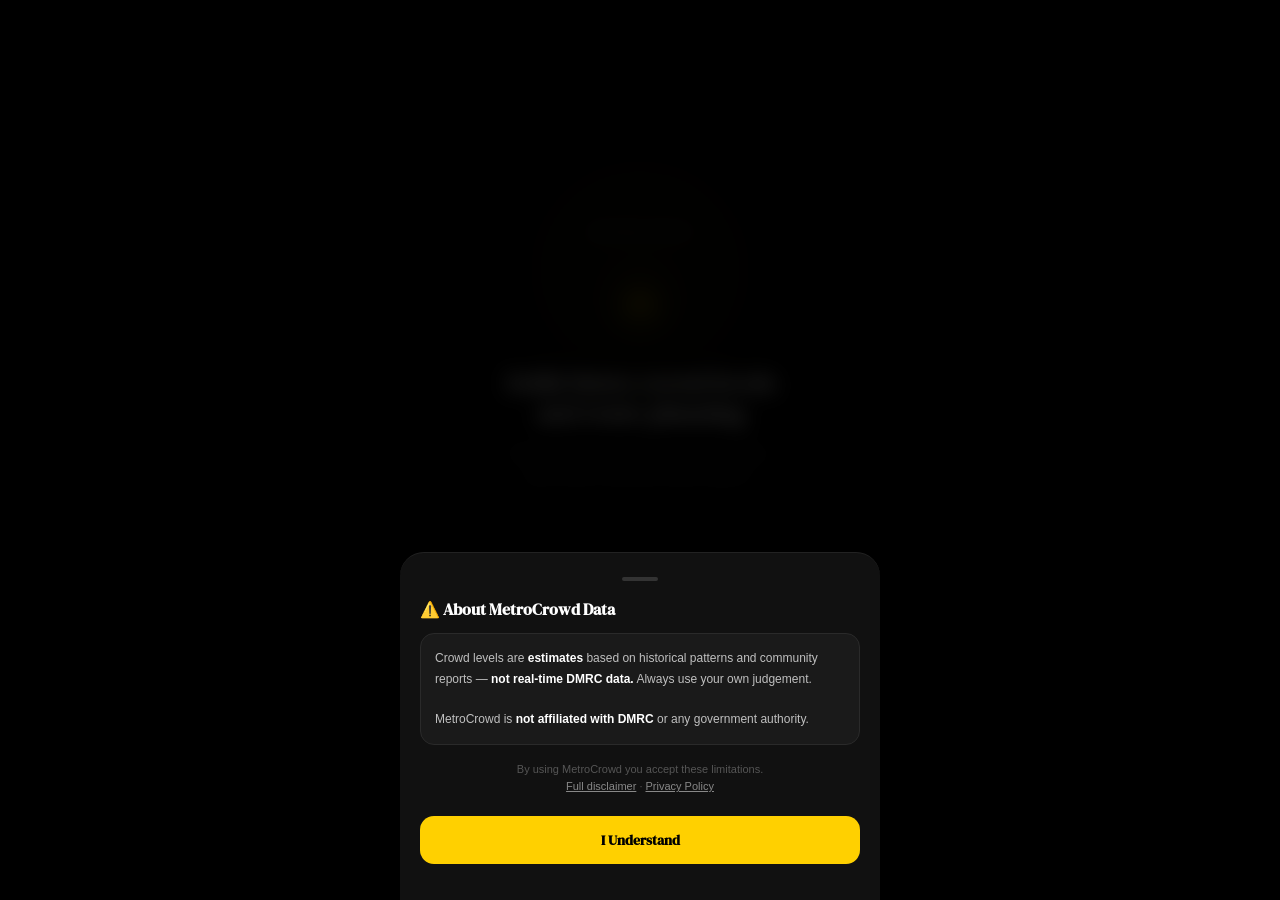
==== commit 2dad453d: "." ====
--- a/index.html
+++ b/index.html
@@ -1,7 +1,7 @@
 <!DOCTYPE html>
 <html lang="en">
 <head>
-<script>(function(){var h=location.hostname;if(h==='evoke01.github.io'){var p=location.pathname.replace(/^\/metrocrowd/,'');location.replace('https://metrocrowd.vercel.app'+(p||'/')+location.search+location.hash);}else if(h!=='localhost'&&h!=='127.0.0.1'){window.va=window.va||function(){(window.vaq=window.vaq||[]).push(arguments)};var s=document.createElement('script');s.src='/_app/static/js/analytics.js';s.defer=true;s.onerror=function(){};document.head.appendChild(s);}})();</script>
+<script>(function(){var h=location.hostname;if(h==='evoke01.github.io'){var p=location.pathname.replace(/^\/metrocrowd/,'');location.replace('https://metrocrowd.vercel.app'+(p||'/')+location.search+location.hash);}})();</script>
 <meta charset="UTF-8">
 <meta name="viewport" content="width=device-width,initial-scale=1,viewport-fit=cover">
 <meta name="mobile-web-app-capable" content="yes">
@@ -14,33 +14,37 @@
 <link rel="apple-touch-icon" sizes="152x152" href="/icons/icon-152.png">
 <link rel="icon" type="image/png" sizes="192x192" href="/icons/icon-192.png">
 <link rel="icon" type="image/png" sizes="512x512" href="/icons/icon-512.png">
-<title>MetroCrowd · Real-time Delhi Metro Crowd Monitor</title>
-<meta name="description" content="Check live crowd levels at every Delhi Metro station, find the least-packed coach, plan crowd-aware routes, and help 3M+ daily commuters with a 2-tap report.">
-<meta name="keywords" content="Delhi Metro crowd, metro crowd level, DMRC crowd, Delhi Metro coach finder, metro route planner">
+<title>Delhi Metro Crowd Levels &amp; Route Planner | MetroCrowd</title>
+<meta name="description" content="Check estimated crowd levels across Delhi Metro stations, compare less-crowded coaches, plan routes, and share on-the-ground reports with MetroCrowd.">
 <link rel="canonical" href="https://metrocrowd.vercel.app/">
 <!-- Open Graph -->
 <meta property="og:type" content="website">
 <meta property="og:url" content="https://metrocrowd.vercel.app/">
-<meta property="og:title" content="MetroCrowd · Real-time Delhi Metro Crowd Monitor">
-<meta property="og:description" content="Live crowd levels for every Delhi Metro station. Find the least-packed coach, plan smart routes, and report crowds in 2 taps.">
+<meta property="og:title" content="Delhi Metro Crowd Levels &amp; Route Planner | MetroCrowd">
+<meta property="og:description" content="Check estimated crowd levels across Delhi Metro stations, compare less-crowded coaches, plan routes, and share on-the-ground reports.">
 <meta property="og:image" content="https://metrocrowd.vercel.app/icons/icon-512.png">
 <meta property="og:image:width" content="512">
 <meta property="og:image:height" content="512">
 <meta name="twitter:card" content="summary_large_image">
-<meta name="twitter:title" content="MetroCrowd · Delhi Metro Crowd Monitor">
-<meta name="twitter:description" content="Live crowd levels, coach finder, and route planner for Delhi Metro. Free PWA.">
+<meta name="twitter:title" content="Delhi Metro Crowd Levels &amp; Route Planner | MetroCrowd">
+<meta name="twitter:description" content="Check estimated crowd levels, compare coaches, plan Delhi Metro routes, and share on-the-ground reports.">
 <meta name="twitter:image" content="https://metrocrowd.vercel.app/icons/icon-512.png">
 <!-- Preconnect for faster font load (LCP boost) -->
 <link rel="preconnect" href="https://fonts.googleapis.com">
 <link rel="preconnect" href="https://fonts.gstatic.com" crossorigin>
-<!-- JSON-LD Organization Schema -->
+<!-- JSON-LD WebSite and WebApplication schema -->
 <script type="application/ld+json">
-{"@context":"https://schema.org","@type":"WebApplication","name":"MetroCrowd","url":"https://metrocrowd.vercel.app","description":"Real-time crowd monitoring for Delhi Metro stations. Find least-packed coaches, plan crowd-aware routes, and submit crowd reports.","applicationCategory":"TransportationApplication","operatingSystem":"Any","offers":{"@type":"Offer","price":"0","priceCurrency":"INR"},"publisher":{"@type":"Organization","name":"MetroCrowd","url":"https://metrocrowd.vercel.app"}}
+{"@context":"https://schema.org","@graph":[{"@type":"WebSite","name":"MetroCrowd","url":"https://metrocrowd.vercel.app/"},{"@type":"WebApplication","name":"MetroCrowd","url":"https://metrocrowd.vercel.app/","description":"Explore estimated crowd levels at Delhi Metro stations, compare coach crowding, plan routes, and submit community crowd reports.","applicationCategory":"TransportationApplication","operatingSystem":"Any","featureList":["Delhi Metro station crowd estimates","Crowd-aware route planning","Coach crowding comparisons","Community crowd reports"],"offers":{"@type":"Offer","price":"0","priceCurrency":"INR"},"publisher":{"@type":"Organization","name":"MetroCrowd","url":"https://metrocrowd.vercel.app/"}}]}
 </script>
 <link rel="stylesheet" href="style.css">
-<script>window.va=window.va||function(){(window.vaq=window.vaq||[]).push(arguments)};</script>
-<script defer src="/_app/static/js/analytics.js" onerror="void 0"></script>
-<script src="https://cdn.jsdelivr.net/npm/@supabase/supabase-js@2.49.4/dist/umd/supabase.min.js"></script>
+<!-- Vercel Web Analytics & Speed Insights -->
+<script>
+  window.va = window.va || function () { (window.vaq = window.vaq || []).push(arguments); };
+  window.si = window.si || function () { (window.siq = window.siq || []).push(arguments); };
+</script>
+<script defer src="/_vercel/insights/script.js"></script>
+<script defer src="/_vercel/speed-insights/script.js"></script>
+<script src="https://cdn.jsdelivr.net/npm/@supabase/supabase-js@2.119.0/dist/umd/supabase.min.js"></script>
 <script>
 // Android Chrome height fix
 (function(){
@@ -100,11 +104,11 @@
       </div>
 
       <!-- Headline -->
-      <div style="font-family:'DM Serif Display',sans-serif;font-size:26px;font-weight:800;color:#F0F0F0;text-align:center;line-height:1.15;letter-spacing:-.5px;margin-bottom:12px">
-        Real-time crowd data<br>for every Delhi Metro
-      </div>
+      <h1 style="font-family:'DM Serif Display',sans-serif;font-size:26px;font-weight:800;color:#F0F0F0;text-align:center;line-height:1.15;letter-spacing:-.5px;margin:0 0 12px">
+        Delhi Metro crowd levels<br>and route planning
+      </h1>
       <div style="font-size:13px;color:rgba(240,240,240,.35);text-align:center;line-height:1.7;max-width:260px">
-        Live crowd levels, coach finder &amp; smart route planner
+        Explore crowd estimates, compare coaches, plan routes, and share station reports.
       </div>
     </div>
 
@@ -187,6 +191,7 @@
       <div id="lg-footer" style="font-size:11px;color:rgba(240,240,240,.18);text-align:center;line-height:1.8">
         Helping 3M+ daily commuters &middot;
         <a href="/legal.html" target="_blank" style="color:rgba(240,240,240,.28)">Legal</a>
+        <br><a href="mailto:evokes.in@gmail.com?subject=Advertising%20in%20MetroCrowd" style="color:rgba(240,240,240,.5);text-decoration:none">Advertise with MetroCrowd</a>
       </div>
     </div>
   </div>
@@ -484,11 +489,20 @@
           </div>
         </div>
 
+        <div style="display:flex;align-items:center;gap:10px;margin:-4px 0 12px">
+          <button id="route-locate-btn" onclick="ROUTE_UI.locateOrigin()"
+            style="background:var(--card);border:1px solid var(--brd);border-radius:10px;
+            padding:8px 11px;color:var(--txt);font-size:10px;font-weight:700;cursor:pointer">
+            📍 Use my location
+          </button>
+          <span id="route-location-msg" style="font-size:10px;color:var(--sub)"></span>
+        </div>
+
         <!-- Options -->
         <div style="display:flex;gap:7px;margin-bottom:14px;flex-wrap:wrap">
           <div class="chip on" id="opt-avoid" onclick="this.classList.toggle('on')" data-i18n="avoid_packed">Avoid packed</div>
-          <div class="chip" id="opt-fastest" onclick="this.classList.toggle('on')" data-i18n="fastest">Fastest</div>
-          <div class="chip" id="opt-fewest" onclick="this.classList.toggle('on')" data-i18n="fewest_stops">Fewest stops</div>
+          <div class="chip" id="opt-fastest" onclick="UI.setRouteMode('fastest')" data-i18n="fastest">Fastest</div>
+          <div class="chip on" id="opt-fewest" onclick="UI.setRouteMode('fewest')" data-i18n="fewest_stops">Fewest stops</div>
         </div>
 
         <button class="btn-y" id="go-route" onclick="UI.doRoute()" style="margin-bottom:16px">
@@ -745,6 +759,8 @@
           </div>
         </div>
 
+        <button onclick="REWARDS.open()" style="width:100%;background:rgba(255,208,0,.08);color:var(--y);border:1px solid rgba(255,208,0,.2);border-radius:11px;padding:11px;font-size:11px;font-weight:800;cursor:pointer;margin-bottom:14px">🎁 Rewards points &amp; referrals</button>
+
         <!-- Quick guide -->
         <div style="background:var(--card2);border:1px solid var(--brd);border-radius:12px;padding:12px 14px;margin-bottom:14px">
           <div style="font-size:9px;font-weight:700;color:var(--sub);letter-spacing:.08em;text-transform:uppercase;margin-bottom:10px" data-i18n="how_to_use">How to Use MetroCrowd</div>
@@ -792,6 +808,10 @@
           </a>
         </div>
 
+        <a href="mailto:evokes.in@gmail.com?subject=Advertising%20in%20MetroCrowd" style="display:block;background:var(--card2);border:1px solid var(--brd);border-radius:10px;padding:12px;margin-bottom:14px;text-align:center;text-decoration:none;color:var(--txt);font-size:11px;font-weight:700">
+          Advertise with MetroCrowd <span style="color:var(--sub);font-weight:500">· evokes.in@gmail.com</span>
+        </a>
+
         <!-- Sign out -->
         <button onclick="STATS.open()" style="width:100%;background:rgba(99,102,241,.1);color:#6366f1;border:1px solid rgba(99,102,241,.25);border-radius:12px;padding:12px;font-size:12px;font-weight:700;cursor:pointer;margin-bottom:8px;display:flex;align-items:center;justify-content:center;gap:8px"><svg width="14" height="14" viewBox="0 0 24 24" fill="none" stroke="currentColor" stroke-width="2.5" stroke-linecap="round" stroke-linejoin="round"><line x1="18" y1="20" x2="18" y2="10"/><line x1="12" y1="20" x2="12" y2="4"/><line x1="6" y1="20" x2="6" y2="14"/></svg> My Commute Stats</button>
         <button onclick="NOTIFPREFS.open()" style="width:100%;background:rgba(255,208,0,.08);color:var(--y);border:1px solid rgba(255,208,0,.18);border-radius:12px;padding:12px;font-size:12px;font-weight:700;cursor:pointer;margin-bottom:8px;display:flex;align-items:center;justify-content:center;gap:8px"><svg width="14" height="14" viewBox="0 0 24 24" fill="none" stroke="currentColor" stroke-width="2.5" stroke-linecap="round" stroke-linejoin="round"><path d="M18 8A6 6 0 006 8c0 7-3 9-3 9h18s-3-2-3-9"/><path d="M13.73 21a2 2 0 01-3.46 0"/></svg> Notification Settings</button>
@@ -816,6 +836,7 @@
 <script src="group.js" defer></script>
 <script src="guide.js" defer></script>
 <script src="stats.js" defer></script>
+<script src="rewards.js" defer></script>
 <script src="notifprefs.js" defer></script>
 <script src="legal.js" defer></script>
 <script src="ui-proxy.js" defer></script>
--- a/style.css
+++ b/style.css
@@ -1103,3 +1103,114 @@
   animation: shimmer 1.8s infinite;
   border-radius: var(--r-sm);
 }
+
+/* ── Motion polish ──────────────────────────────────────────── */
+.screen.active .sv > :nth-child(-n+6) {
+  animation: section-arrive 420ms var(--ease-out) both;
+}
+.screen.active .sv > :nth-child(2) { animation-delay: 35ms; }
+.screen.active .sv > :nth-child(3) { animation-delay: 70ms; }
+.screen.active .sv > :nth-child(4) { animation-delay: 105ms; }
+.screen.active .sv > :nth-child(5) { animation-delay: 140ms; }
+.screen.active .sv > :nth-child(6) { animation-delay: 175ms; }
+
+@keyframes section-arrive {
+  from { opacity: 0; transform: translateY(9px); }
+  to { opacity: 1; transform: translateY(0); }
+}
+
+.bni.on .ni { animation: nav-icon-settle 360ms var(--spring) both; }
+@keyframes nav-icon-settle {
+  0% { transform: translateY(2px) scale(.88); }
+  65% { transform: translateY(-2px) scale(1.14); }
+  100% { transform: translateY(-1px) scale(1.08); }
+}
+
+@media (hover: hover) and (pointer: fine) {
+  .card, .hero-card, .cp, .coach-card {
+    transition: border-color var(--t-base) var(--ease-out),
+                box-shadow var(--t-base) var(--ease-out),
+                transform var(--t-base) var(--ease-out);
+  }
+  .card:hover, .hero-card:hover, .cp:hover, .coach-card:hover {
+    border-color: var(--y-brd);
+    box-shadow: var(--shadow-card), 0 8px 24px rgba(0,0,0,.22);
+    transform: translateY(-2px);
+  }
+}
+
+:focus-visible {
+  outline: 2px solid var(--y);
+  outline-offset: 3px;
+}
+
+@media (prefers-reduced-motion: reduce) {
+  *, *::before, *::after {
+    animation-duration: .01ms !important;
+    animation-iteration-count: 1 !important;
+    scroll-behavior: auto !important;
+    transition-duration: .01ms !important;
+  }
+}
+
+/* ── Phone-first layout ─────────────────────────────────────── */
+@media (max-width: 600px) {
+  html, body {
+    width: 100%;
+    min-width: 320px;
+    height: 100%;
+    height: 100dvh;
+  }
+
+  #app {
+    width: 100%;
+    max-width: none;
+    height: 100%;
+    height: 100dvh;
+    margin: 0;
+  }
+
+  #sbar {
+    padding-left: max(16px, env(safe-area-inset-left));
+    padding-right: max(16px, env(safe-area-inset-right));
+  }
+
+  #auth-btn {
+    width: 44px;
+    height: 44px;
+  }
+
+  .sv {
+    padding-left: max(14px, env(safe-area-inset-left));
+    padding-right: max(14px, env(safe-area-inset-right));
+    padding-bottom: calc(120px + env(safe-area-inset-bottom));
+    scrollbar-width: none;
+  }
+  .sv::-webkit-scrollbar { display: none; }
+
+  #bnav {
+    height: 68px;
+    margin-left: max(8px, env(safe-area-inset-left));
+    margin-right: max(8px, env(safe-area-inset-right));
+    margin-bottom: max(8px, calc(env(safe-area-inset-bottom) + 6px));
+    padding-left: 4px;
+    padding-right: 4px;
+  }
+
+  .bni { min-width: 44px; min-height: 52px; }
+  .chip { min-height: 44px; }
+  .qa-btn, .dir-btn, .line-btn, .back-btn,
+  .gps-btn, .swap-btn, .ov-back, .rep-dtoggle {
+    min-height: 44px;
+  }
+
+  .swap-btn, .gps-btn, .back-btn, .ov-back {
+    min-width: 44px;
+  }
+}
+
+@media (max-width: 600px) and (max-height: 500px) and (orientation: landscape) {
+  #sbar { height: calc(40px + env(safe-area-inset-top)); }
+  #bnav { height: 52px; }
+  .sv { padding-top: 8px; padding-bottom: calc(70px + env(safe-area-inset-bottom)); }
+}
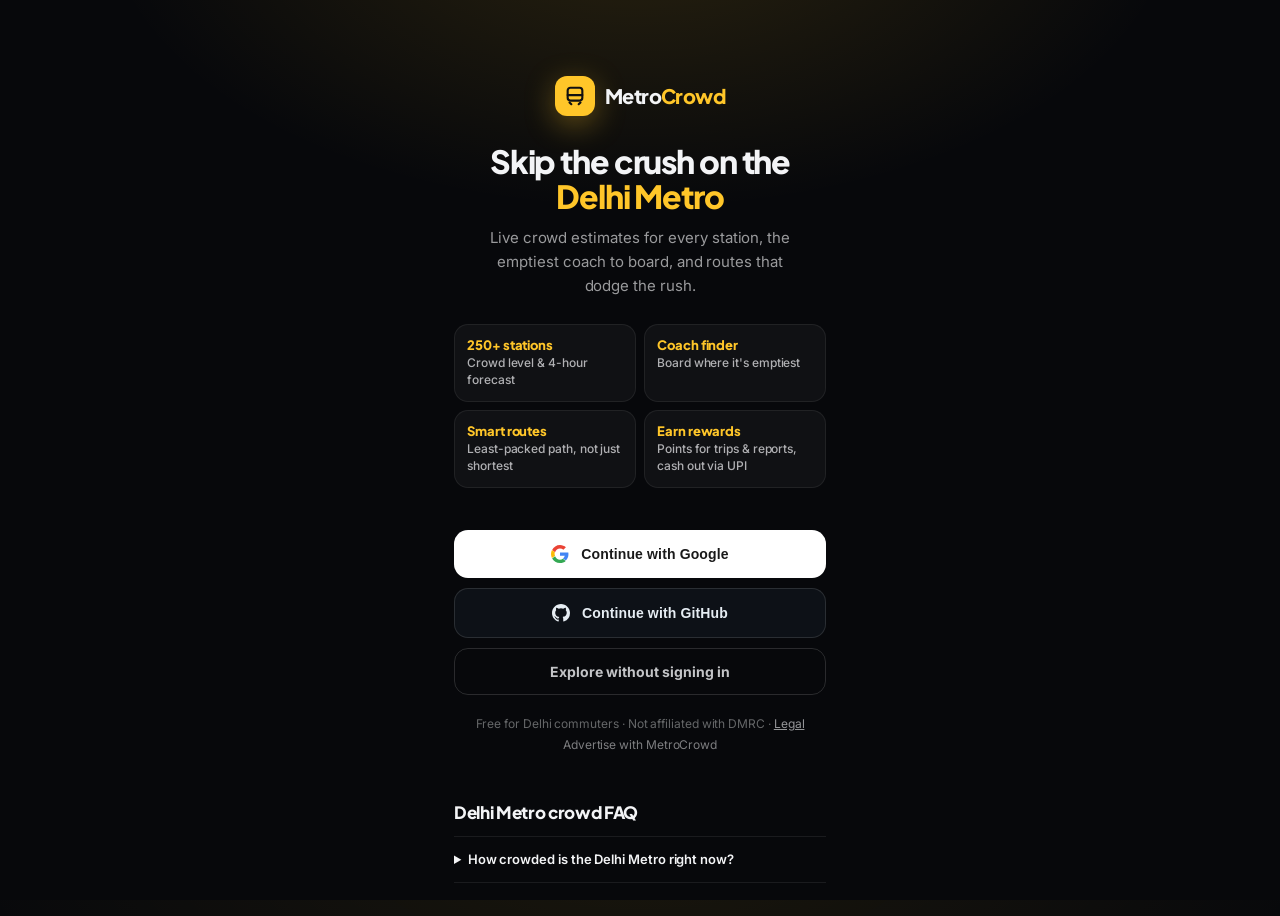
==== commit b4579e4a: "Overhaul UI, fix bugs, add report rewards, improve SEO - New visual system: Plus Jakarta Sans/Inter," ====
--- a/index.html
+++ b/index.html
@@ -8,33 +8,43 @@
 <meta name="apple-mobile-web-app-capable" content="yes">
 <meta name="apple-mobile-web-app-status-bar-style" content="black-translucent">
 <meta name="apple-mobile-web-app-title" content="MetroCrowd">
-<meta name="theme-color" content="#030303">
+<meta name="theme-color" content="#07080B">
 <link rel="manifest" href="/manifest.json">
 <link rel="apple-touch-icon" href="/icons/icon-192.png">
 <link rel="apple-touch-icon" sizes="152x152" href="/icons/icon-152.png">
 <link rel="icon" type="image/png" sizes="192x192" href="/icons/icon-192.png">
 <link rel="icon" type="image/png" sizes="512x512" href="/icons/icon-512.png">
 <title>Delhi Metro Crowd Levels &amp; Route Planner | MetroCrowd</title>
-<meta name="description" content="Check estimated crowd levels across Delhi Metro stations, compare less-crowded coaches, plan routes, and share on-the-ground reports with MetroCrowd.">
+<meta name="description" content="Check live estimated crowd levels at every Delhi Metro station, find the least crowded coach, plan crowd-aware routes, and earn reward points for trips and crowd reports.">
+<meta name="robots" content="index,follow,max-image-preview:large">
+<meta name="author" content="MetroCrowd">
+<meta name="application-name" content="MetroCrowd">
+<meta name="format-detection" content="telephone=no">
 <link rel="canonical" href="https://metrocrowd.vercel.app/">
+<link rel="alternate" hreflang="en-IN" href="https://metrocrowd.vercel.app/">
+<link rel="alternate" hreflang="x-default" href="https://metrocrowd.vercel.app/">
 <!-- Open Graph -->
 <meta property="og:type" content="website">
+<meta property="og:site_name" content="MetroCrowd">
+<meta property="og:locale" content="en_IN">
+<meta property="og:image:alt" content="MetroCrowd — Delhi Metro crowd levels">
 <meta property="og:url" content="https://metrocrowd.vercel.app/">
 <meta property="og:title" content="Delhi Metro Crowd Levels &amp; Route Planner | MetroCrowd">
 <meta property="og:description" content="Check estimated crowd levels across Delhi Metro stations, compare less-crowded coaches, plan routes, and share on-the-ground reports.">
 <meta property="og:image" content="https://metrocrowd.vercel.app/icons/icon-512.png">
 <meta property="og:image:width" content="512">
 <meta property="og:image:height" content="512">
-<meta name="twitter:card" content="summary_large_image">
+<meta name="twitter:card" content="summary">
 <meta name="twitter:title" content="Delhi Metro Crowd Levels &amp; Route Planner | MetroCrowd">
 <meta name="twitter:description" content="Check estimated crowd levels, compare coaches, plan Delhi Metro routes, and share on-the-ground reports.">
 <meta name="twitter:image" content="https://metrocrowd.vercel.app/icons/icon-512.png">
 <!-- Preconnect for faster font load (LCP boost) -->
 <link rel="preconnect" href="https://fonts.googleapis.com">
 <link rel="preconnect" href="https://fonts.gstatic.com" crossorigin>
+<link rel="stylesheet" href="https://fonts.googleapis.com/css2?family=Plus+Jakarta+Sans:wght@500;600;700;800&family=Inter:wght@400;500;600;700&family=JetBrains+Mono:wght@400;500;700&display=swap">
 <!-- JSON-LD WebSite and WebApplication schema -->
 <script type="application/ld+json">
-{"@context":"https://schema.org","@graph":[{"@type":"WebSite","name":"MetroCrowd","url":"https://metrocrowd.vercel.app/"},{"@type":"WebApplication","name":"MetroCrowd","url":"https://metrocrowd.vercel.app/","description":"Explore estimated crowd levels at Delhi Metro stations, compare coach crowding, plan routes, and submit community crowd reports.","applicationCategory":"TransportationApplication","operatingSystem":"Any","featureList":["Delhi Metro station crowd estimates","Crowd-aware route planning","Coach crowding comparisons","Community crowd reports"],"offers":{"@type":"Offer","price":"0","priceCurrency":"INR"},"publisher":{"@type":"Organization","name":"MetroCrowd","url":"https://metrocrowd.vercel.app/"}}]}
+{"@context":"https://schema.org","@graph":[{"@type":"WebSite","name":"MetroCrowd","url":"https://metrocrowd.vercel.app/"},{"@type":"WebApplication","name":"MetroCrowd","url":"https://metrocrowd.vercel.app/","description":"Explore estimated crowd levels at Delhi Metro stations, compare coach crowding, plan routes, and submit community crowd reports.","applicationCategory":"TransportationApplication","operatingSystem":"Any","featureList":["Delhi Metro station crowd estimates","Crowd-aware route planning","Coach crowding comparisons","Community crowd reports","Reward points for trips and reports"],"inLanguage":["en-IN","hi-IN"],"offers":{"@type":"Offer","price":"0","priceCurrency":"INR"},"publisher":{"@type":"Organization","name":"MetroCrowd","url":"https://metrocrowd.vercel.app/","logo":"https://metrocrowd.vercel.app/icons/icon-512.png"}},{"@type":"FAQPage","mainEntity":[{"@type":"Question","name":"How crowded is the Delhi Metro right now?","acceptedAnswer":{"@type":"Answer","text":"MetroCrowd estimates crowd levels for every Delhi Metro station from historical ridership patterns, time of day and live community reports, and shows a 4-hour forecast."}},{"@type":"Question","name":"Which Delhi Metro coach is least crowded?","acceptedAnswer":{"@type":"Answer","text":"The Coach Finder suggests the least crowded coach for your station, line and direction based on exit-gate positions and crowd patterns."}},{"@type":"Question","name":"Is MetroCrowd free?","acceptedAnswer":{"@type":"Answer","text":"Yes. MetroCrowd is free to use without an account. Signing in lets you sync reports and earn reward points for completed trips, crowd reports and referrals."}},{"@type":"Question","name":"Is MetroCrowd official DMRC data?","acceptedAnswer":{"@type":"Answer","text":"No. MetroCrowd is an independent app and is not affiliated with DMRC. Crowd levels are estimates."}}]}]}
 </script>
 <link rel="stylesheet" href="style.css">
 <!-- Vercel Web Analytics & Speed Insights -->
@@ -74,46 +84,44 @@
   <!-- ═══ LOGIN GATE ════════════════════════════════════════════ -->
   <div id="login-gate" style="
     position:fixed;inset:0;z-index:9999;
-    background:#030303;
+    background:radial-gradient(900px 500px at 50% -10%,rgba(255,198,41,.14),transparent 60%),#07080B;
     display:flex;flex-direction:column;
     align-items:center;
-    font-family:'Outfit',sans-serif;
-    overflow:hidden;
+    font-family:var(--fb);
+    overflow-x:hidden;overflow-y:auto;
   ">
-    <!-- Background glow -->
-    <div style="position:absolute;top:30%;left:50%;transform:translate(-50%,-50%);width:320px;height:320px;border-radius:50%;background:radial-gradient(circle,rgba(255,208,0,0.06),transparent 70%);pointer-events:none"></div>
+    <!-- Returning guests skip the gate before first paint -->
+    <script>try{if(localStorage.getItem('mc_guest')==='1'){document.getElementById('login-gate').style.display='none';}}catch(e){}</script>
 
     <!-- Top section: brand + hero -->
-    <div style="flex:1;display:flex;flex-direction:column;align-items:center;justify-content:center;padding:40px 28px 20px;width:100%;max-width:400px">
+    <header style="flex:1;display:flex;flex-direction:column;align-items:center;justify-content:center;padding:44px 24px 20px;width:100%;max-width:420px">
 
       <!-- Brand -->
-      <div style="font-family:'DM Serif Display',sans-serif;font-size:13px;font-weight:700;letter-spacing:.12em;text-transform:uppercase;color:rgba(255,255,255,.25);margin-bottom:32px">MetroCrowd</div>
-
-      <!-- Icon with glow ring -->
-      <div style="position:relative;margin-bottom:32px">
-        <div style="position:absolute;inset:-12px;border-radius:50%;border:1px solid rgba(255,208,0,.15);animation:ring-pulse 3s ease-in-out infinite"></div>
-        <div style="position:absolute;inset:-22px;border-radius:50%;border:1px solid rgba(255,208,0,.07);animation:ring-pulse 3s ease-in-out infinite .5s"></div>
-        <div style="width:64px;height:64px;border-radius:50%;background:rgba(255,208,0,.08);border:1px solid rgba(255,208,0,.2);display:flex;align-items:center;justify-content:center;color:#FFD000">
-          <svg width="28" height="28" viewBox="0 0 24 24" fill="none" stroke="currentColor" stroke-width="1.5" stroke-linecap="round" stroke-linejoin="round">
-            <rect x="2" y="7" width="20" height="11" rx="2"/>
-            <path d="M16 7V5a2 2 0 00-2-2h-4a2 2 0 00-2 2v2"/>
-            <line x1="7" y1="12" x2="17" y2="12"/>
-            <path d="M7 18l-2 3M17 18l2 3"/>
-          </svg>
-        </div>
+      <div style="display:flex;align-items:center;gap:10px;margin-bottom:28px">
+        <div style="width:40px;height:40px;border-radius:12px;background:#FFC629;display:flex;align-items:center;justify-content:center;box-shadow:0 8px 30px rgba(255,198,41,.35)">
+          <svg width="22" height="22" viewBox="0 0 24 24" fill="none" stroke="#111" stroke-width="2.3" stroke-linecap="round" stroke-linejoin="round"><rect x="4" y="3" width="16" height="14" rx="3"/><path d="M4 11h16M8 21l-2-2M16 21l2-2"/></svg>
+        </div>
+        <div style="font-family:var(--fd);font-size:20px;font-weight:800;letter-spacing:-.03em;color:#F3F4F6">Metro<span style="color:#FFC629">Crowd</span></div>
       </div>
 
       <!-- Headline -->
-      <h1 style="font-family:'DM Serif Display',sans-serif;font-size:26px;font-weight:800;color:#F0F0F0;text-align:center;line-height:1.15;letter-spacing:-.5px;margin:0 0 12px">
-        Delhi Metro crowd levels<br>and route planning
+      <h1 style="font-family:var(--fd);font-size:32px;font-weight:800;color:#F3F4F6;text-align:center;line-height:1.1;letter-spacing:-.035em;margin:0 0 12px">
+        Skip the crush on the<br><span style="color:#FFC629">Delhi Metro</span>
       </h1>
-      <div style="font-size:13px;color:rgba(240,240,240,.35);text-align:center;line-height:1.7;max-width:260px">
-        Explore crowd estimates, compare coaches, plan routes, and share station reports.
-      </div>
-    </div>
+      <p style="font-size:15px;color:rgba(243,244,246,.62);text-align:center;line-height:1.6;max-width:320px;margin:0">
+        Live crowd estimates for every station, the emptiest coach to board, and routes that dodge the rush.
+      </p>
+
+      <div class="gate-feat">
+        <div><b>250+ stations</b>Crowd level &amp; 4-hour forecast</div>
+        <div><b>Coach finder</b>Board where it's emptiest</div>
+        <div><b>Smart routes</b>Least-packed path, not just shortest</div>
+        <div><b>Earn rewards</b>Points for trips &amp; reports, cash out via UPI</div>
+      </div>
+    </header>
 
     <!-- Bottom CTA sheet -->
-    <div style="width:100%;max-width:400px;padding:24px 24px 16px;border-top:1px solid rgba(255,255,255,.06);background:rgba(255,255,255,.02)">
+    <div style="width:100%;max-width:420px;padding:22px 24px 16px">
 
       <!-- Google button -->
       <button onclick="LEGAL.trySignIn('google')" id="lg-google" style="
@@ -135,12 +143,15 @@
         padding:15px 20px;font-size:14px;font-weight:700;
         cursor:pointer;
         display:flex;align-items:center;justify-content:center;gap:12px;
-        margin-bottom:24px;letter-spacing:.01em;
+        margin-bottom:10px;letter-spacing:.01em;
       ">
         <svg width="18" height="18" viewBox="0 0 24 24" fill="#e6edf3"><path d="M12 0C5.37 0 0 5.37 0 12c0 5.3 3.44 9.8 8.2 11.38.6.1.82-.26.82-.58v-2.04c-3.34.72-4.04-1.6-4.04-1.6-.54-1.38-1.33-1.75-1.33-1.75-1.08-.74.08-.72.08-.72 1.2.08 1.83 1.23 1.83 1.23 1.06 1.82 2.78 1.3 3.46 1 .1-.77.42-1.3.76-1.6-2.66-.3-5.47-1.33-5.47-5.93 0-1.3.47-2.38 1.24-3.22-.12-.3-.54-1.52.12-3.17 0 0 1-.32 3.3 1.23a11.5 11.5 0 0 1 6 0c2.28-1.55 3.3-1.23 3.3-1.23.66 1.65.24 2.87.12 3.17.77.84 1.24 1.9 1.24 3.22 0 4.6-2.8 5.63-5.48 5.92.43.37.82 1.1.82 2.22v3.3c0 .32.22.7.83.58A12 12 0 0 0 24 12C24 5.37 18.63 0 12 0z"/></svg>
         Continue with GitHub
       </button>
 
+      <!-- Guest mode: browse everything without an account -->
+      <button id="lg-guest" class="gate-guest" onclick="if(window.AUTH&&AUTH.continueAsGuest){AUTH.continueAsGuest()}else{try{localStorage.setItem('mc_guest','1')}catch(e){}location.reload()}">Explore without signing in</button>
+
       <!-- Loading state -->
       <div id="lg-loading" style="display:none;text-align:center">
         <div style="font-size:12px;color:rgba(240,240,240,.35)" id="lg-loading-msg">Redirecting…</div>
@@ -148,7 +159,7 @@
 
       <!-- Consent gate -->
       <div id="lg-consent" style="display:none;width:100%">
-        <div style="font-family:'DM Serif Display',sans-serif;font-size:15px;font-weight:800;color:#F0F0F0;text-align:center;margin-bottom:4px">Before you continue</div>
+        <div style="font-family:var(--fd);font-size:15px;font-weight:800;color:#F0F0F0;text-align:center;margin-bottom:4px">Before you continue</div>
         <div style="font-size:12px;color:rgba(240,240,240,.35);text-align:center;margin-bottom:18px">Please review and accept to proceed</div>
 
         <label id="lg-c1-label" style="display:flex;align-items:flex-start;gap:12px;padding:14px;background:#0d0d0d;border:1px solid rgba(239,68,68,.2);border-radius:12px;cursor:pointer;margin-bottom:8px">
@@ -179,7 +190,7 @@
           </div>
         </label>
 
-        <button id="lg-consent-btn" onclick="LEGAL.proceedAfterConsent()" disabled style="width:100%;height:50px;background:#222;color:#555;border:none;border-radius:12px;font-family:'DM Serif Display',sans-serif;font-size:14px;font-weight:800;cursor:not-allowed;margin-bottom:10px;transition:all .2s">
+        <button id="lg-consent-btn" onclick="LEGAL.proceedAfterConsent()" disabled style="width:100%;height:50px;background:#222;color:#555;border:none;border-radius:12px;font-family:var(--fd);font-size:14px;font-weight:800;cursor:not-allowed;margin-bottom:10px;transition:all .2s">
           Continue
         </button>
         <div onclick="LEGAL.cancelConsent()" style="font-size:11px;color:rgba(240,240,240,.2);text-align:center;cursor:pointer;padding:8px">
@@ -188,29 +199,42 @@
       </div>
 
       <!-- Footer -->
-      <div id="lg-footer" style="font-size:11px;color:rgba(240,240,240,.18);text-align:center;line-height:1.8">
-        Helping 3M+ daily commuters &middot;
-        <a href="/legal.html" target="_blank" style="color:rgba(240,240,240,.28)">Legal</a>
-        <br><a href="mailto:evokes.in@gmail.com?subject=Advertising%20in%20MetroCrowd" style="color:rgba(240,240,240,.5);text-decoration:none">Advertise with MetroCrowd</a>
-      </div>
-    </div>
+      <div id="lg-footer" style="font-size:12px;color:rgba(243,244,246,.4);text-align:center;line-height:1.8">
+        Free for Delhi commuters &middot; Not affiliated with DMRC &middot;
+        <a href="/legal.html" style="color:rgba(243,244,246,.6)">Legal</a>
+        <br><a href="mailto:evokes.in@gmail.com?subject=Advertising%20in%20MetroCrowd" style="color:rgba(243,244,246,.5);text-decoration:none">Advertise with MetroCrowd</a>
+      </div>
+    </div>
+
+    <!-- About / FAQ — crawlable content matching the FAQPage schema -->
+    <section aria-label="About MetroCrowd" style="width:100%;max-width:420px;padding:8px 24px 40px;color:rgba(243,244,246,.62);font-size:13px;line-height:1.65">
+      <h2 style="font-family:var(--fd);font-size:17px;font-weight:800;color:#F3F4F6;margin:18px 0 10px;letter-spacing:-.02em">Delhi Metro crowd FAQ</h2>
+      <details style="border-top:1px solid rgba(255,255,255,.08);padding:12px 0"><summary style="cursor:pointer;color:#F3F4F6;font-weight:600">How crowded is the Delhi Metro right now?</summary><p style="margin:8px 0 0">MetroCrowd estimates crowd levels for every Delhi Metro station from historical ridership patterns, time of day and live community reports, and shows a 4-hour forecast.</p></details>
+      <details style="border-top:1px solid rgba(255,255,255,.08);padding:12px 0"><summary style="cursor:pointer;color:#F3F4F6;font-weight:600">Which Delhi Metro coach is least crowded?</summary><p style="margin:8px 0 0">The Coach Finder suggests the least crowded coach for your station, line and direction based on exit-gate positions and crowd patterns.</p></details>
+      <details style="border-top:1px solid rgba(255,255,255,.08);padding:12px 0"><summary style="cursor:pointer;color:#F3F4F6;font-weight:600">Is MetroCrowd free?</summary><p style="margin:8px 0 0">Yes. MetroCrowd is free to use without an account. Signing in lets you sync reports and earn reward points for completed trips, crowd reports and referrals.</p></details>
+      <details style="border-top:1px solid rgba(255,255,255,.08);border-bottom:1px solid rgba(255,255,255,.08);padding:12px 0"><summary style="cursor:pointer;color:#F3F4F6;font-weight:600">Is MetroCrowd official DMRC data?</summary><p style="margin:8px 0 0">No. MetroCrowd is an independent app and is not affiliated with DMRC. Crowd levels are estimates.</p></details>
+    </section>
   </div>
 
-  <style>
-    @keyframes ring-pulse {
-      0%,100% { opacity:1; transform:scale(1); }
-      50% { opacity:0.4; transform:scale(1.05); }
-    }
-  </style>
+  <noscript>
+    <div style="padding:24px;font-family:system-ui,sans-serif;color:#F3F4F6;background:#07080B">
+      <h1>MetroCrowd — Delhi Metro crowd levels &amp; route planner</h1>
+      <p>Check estimated crowd levels at Delhi Metro stations, find the least crowded coach and plan crowd-aware routes. Please enable JavaScript to use the app.</p>
+    </div>
+  </noscript>
 
 <div id="app" style="visibility:hidden">
 
   <!-- ═══ STATUS BAR ═══════════════════════════════════════════ -->
   <div id="sbar">
-    <div id="sbar-brand">Metro<em>Crowd</em></div>
+    <div id="sbar-brand"><span>Metro<em>Crowd</em></span></div>
     <div id="sbar-right">
       <span id="sbar-clock"></span>
-      <div id="auth-btn" title="Account" onclick="AUTH.openModal()" style="color:var(--sub)"><svg width="20" height="20" viewBox="0 0 24 24" fill="none" stroke="currentColor" stroke-width="2" stroke-linecap="round" stroke-linejoin="round"><path d="M20 21v-2a4 4 0 00-4-4H8a4 4 0 00-4 4v2"/><circle cx="12" cy="7" r="4"/></svg></div>
+      <button class="pts-chip" onclick="REWARDS.open()" aria-label="Rewards points">
+        <svg width="14" height="14" viewBox="0 0 24 24" fill="currentColor"><polygon points="12 2 15.09 8.26 22 9.27 17 14.14 18.18 21.02 12 17.77 5.82 21.02 7 14.14 2 9.27 8.91 8.26 12 2"/></svg>
+        <span data-reward-balance>0</span>
+      </button>
+      <div id="auth-btn" role="button" tabindex="0" aria-label="Account" title="Account" onclick="AUTH.openModal()" style="color:var(--sub)"><svg width="20" height="20" viewBox="0 0 24 24" fill="none" stroke="currentColor" stroke-width="2" stroke-linecap="round" stroke-linejoin="round"><path d="M20 21v-2a4 4 0 00-4-4H8a4 4 0 00-4 4v2"/><circle cx="12" cy="7" r="4"/></svg></div>
     </div>
   </div>
 
@@ -223,7 +247,7 @@
         <!-- Greeting + date -->
         <div style="display:flex;align-items:center;justify-content:space-between;margin-bottom:16px">
           <div>
-            <div style="font-family:'DM Serif Display',sans-serif;font-size:20px;font-weight:800;color:var(--txt)" id="h-greet" data-i18n="good_morning">Good Morning</div>
+            <div style="font-family:var(--fd);font-size:20px;font-weight:800;color:var(--txt)" id="h-greet" data-i18n="good_morning">Good Morning</div>
             <div style="font-size:12px;color:var(--sub);margin-top:1px" id="h-date">—</div>
           </div>
           <div style="display:flex;align-items:center;gap:6px">
@@ -262,6 +286,16 @@
           </div>
         </div>
 
+        <!-- Rewards promo -->
+        <div class="rw-promo" role="button" tabindex="0" onclick="REWARDS.open()" onkeydown="if(event.key==='Enter')REWARDS.open()">
+          <div class="rw-promo-ico"><svg width="22" height="22" viewBox="0 0 24 24" fill="none" stroke="currentColor" stroke-width="2.2" stroke-linecap="round" stroke-linejoin="round"><polyline points="20 12 20 22 4 22 4 12"/><rect x="2" y="7" width="20" height="5"/><line x1="12" y1="22" x2="12" y2="7"/><path d="M12 7H7.5a2.5 2.5 0 010-5C11 2 12 7 12 7zM12 7h4.5a2.5 2.5 0 000-5C13 2 12 7 12 7z"/></svg></div>
+          <div>
+            <div class="rw-promo-t">Earn while you ride</div>
+            <div class="rw-promo-s">Points for trips &amp; reports · cash out via UPI</div>
+          </div>
+          <div class="rw-promo-n"><span data-reward-balance>0</span><small>points</small></div>
+        </div>
+
         <!-- Pinned Stations Area -->
         <div id="home-pinned" style="display:none;margin-bottom:12px;gap:8px;flex-direction:column;">
           <!-- JS will inject pinned cards here -->
@@ -282,7 +316,7 @@
         <!-- All lines -->
         <div class="sec-head">
           <span class="sec-t"><span data-i18n="all_lines">All Lines</span></span>
-          <span class="sec-l" onclick="UI.navTo('s-route')"><span data-i18n="route_planner">Route planner →</span></span>
+          <span class="sec-l" onclick="UI.navTo('s-route')"><span data-i18n="route_planner_link">Route planner →</span></span>
         </div>
         <div class="card" id="line-list"></div>
       </div>
@@ -309,7 +343,7 @@
         <!-- Empty state when no station selected -->
         <div id="stn-empty" style="text-align:center;padding:48px 20px">
           <div style="margin-bottom:12px;color:var(--sub)"><svg width="44" height="44" viewBox="0 0 24 24" fill="none" stroke="currentColor" stroke-width="1.5" stroke-linecap="round" stroke-linejoin="round"><rect x="2" y="7" width="20" height="11" rx="2"/><path d="M16 7V5a2 2 0 00-2-2h-4a2 2 0 00-2 2v2"/><line x1="7" y1="12" x2="17" y2="12"/><path d="M7 18l-2 3M17 18l2 3"/></svg></div>
-          <div style="font-family:'DM Serif Display',sans-serif;font-size:16px;font-weight:800;color:var(--txt);margin-bottom:6px">Instant Crowd Lookup</div>
+          <div style="font-family:var(--fd);font-size:16px;font-weight:800;color:var(--txt);margin-bottom:6px">Instant Crowd Lookup</div>
           <div style="font-size:12px;color:var(--sub);line-height:1.6">Search any Delhi Metro station above<br>or tap the GPS button to auto-detect</div>
         </div>
 
@@ -322,11 +356,11 @@
               background:radial-gradient(circle,rgba(255,255,255,.03),transparent 70%);pointer-events:none" id="cc-glow"></div>
             <div style="display:flex;align-items:flex-start;justify-content:space-between;margin-bottom:14px">
               <div>
-                <div style="font-size:10px;color:var(--sub);letter-spacing:.08em;text-transform:uppercase;font-family:'DM Serif Display',sans-serif;margin-bottom:4px" id="cc-meta">—</div>
-                <div style="font-family:'DM Serif Display',sans-serif;font-size:17px;font-weight:800;color:var(--txt)" id="cc-name">—</div>
+                <div style="font-size:10px;color:var(--sub);letter-spacing:.08em;text-transform:uppercase;font-family:var(--fd);margin-bottom:4px" id="cc-meta">—</div>
+                <div style="font-family:var(--fd);font-size:17px;font-weight:800;color:var(--txt)" id="cc-name">—</div>
               </div>
               <div style="text-align:right">
-                <div style="font-family:'DM Serif Display',sans-serif;font-size:48px;font-weight:900;line-height:1;color:var(--txt)" id="cc-num">—</div>
+                <div style="font-family:var(--fd);font-size:48px;font-weight:900;line-height:1;color:var(--txt)" id="cc-num">—</div>
                 <div style="font-size:11px;font-weight:700;margin-top:2px" id="cc-lbl">—</div>
               </div>
             </div>
@@ -367,7 +401,7 @@
 
           <!-- Next 4 hours -->
           <div id="mf-card" style="display:none;background:var(--card);border:1px solid var(--brd);border-radius:16px;padding:14px;margin-bottom:12px">
-            <div style="font-size:10px;color:var(--sub);letter-spacing:.08em;text-transform:uppercase;font-family:'DM Serif Display',sans-serif;margin-bottom:10px">Next 4 Hours</div>
+            <div style="font-size:10px;color:var(--sub);letter-spacing:.08em;text-transform:uppercase;font-family:var(--fd);margin-bottom:10px">Next 4 Hours</div>
             <div id="mf-rows"></div>
           </div>
 
@@ -375,7 +409,7 @@
           <div id="stn-etas" style="display:none;background:var(--card);border:1px solid var(--brd);
             border-radius:16px;overflow:hidden;margin-bottom:12px">
             <div style="display:flex;align-items:center;justify-content:space-between;padding:12px 14px;border-bottom:1px solid var(--brd)">
-              <div style="font-family:'DM Serif Display',sans-serif;font-size:13px;font-weight:700;color:var(--txt)">Nearby Buses</div>
+              <div style="font-family:var(--fd);font-size:13px;font-weight:700;color:var(--txt)">Nearby Buses</div>
               <div style="display:flex;align-items:center;gap:4px"><div class="ldot"></div><span style="font-size:9px;color:var(--sub)">GTFS-RT</span></div>
             </div>
             <div id="stn-etas-content" style="padding:0 14px"></div>
@@ -400,7 +434,7 @@
           <!-- Community reports -->
           <div id="comm-card" style="display:none;background:var(--card);border:1px solid var(--brd);border-radius:16px;overflow:hidden;margin-bottom:12px">
             <div style="display:flex;align-items:center;justify-content:space-between;padding:12px 14px;border-bottom:1px solid var(--brd)">
-              <div style="font-family:'DM Serif Display',sans-serif;font-size:13px;font-weight:700;color:var(--txt)">Community Reports</div>
+              <div style="font-family:var(--fd);font-size:13px;font-weight:700;color:var(--txt)">Community Reports</div>
               <div style="font-size:10px;color:var(--sub)">Last 2 hrs</div>
             </div>
             <div id="comm-items" style="padding:8px 0"></div>
@@ -456,7 +490,7 @@
     <!-- ── ROUTE ──────────────────────────────────────────────── -->
     <div class="screen" id="s-route">
       <div class="sv">
-        <div style="font-family:'DM Serif Display',sans-serif;font-size:22px;font-weight:900;color:var(--txt);margin-bottom:4px" data-i18n="route_planner_title">Route Planner</div>
+        <div style="font-family:var(--fd);font-size:22px;font-weight:900;color:var(--txt);margin-bottom:4px" data-i18n="route_planner_title">Route Planner</div>
         <div style="font-size:11px;color:var(--sub);margin-bottom:18px" data-i18n="route_planner_sub">Crowd-aware · least-packed path</div>
 
         <!-- Input card -->
@@ -516,7 +550,7 @@
     <!-- ── REPORT ─────────────────────────────────────────────── -->
     <div class="screen" id="s-report">
       <div class="sv">
-        <div style="font-family:'DM Serif Display',sans-serif;font-size:22px;font-weight:900;color:var(--txt);margin-bottom:4px">Report Crowd</div>
+        <div style="font-family:var(--fd);font-size:22px;font-weight:900;color:var(--txt);margin-bottom:4px">Report Crowd</div>
         <div style="font-size:11px;color:var(--sub);margin-bottom:16px" data-i18n="report_sub">Your reports power the AI for 3M+ commuters</div>
 
         <!-- Karma banner -->
@@ -528,7 +562,7 @@
             <div style="font-size:11px;font-weight:700;color:var(--txt)" data-i18n="your_impact">Your impact this week</div>
             <div style="font-size:10px;color:var(--sub);margin-top:1px" data-i18n="reports_submitted">Reports submitted</div>
           </div>
-          <div style="font-family:'DM Serif Display',sans-serif;font-size:32px;font-weight:900;color:var(--y)" id="karma-num">0</div>
+          <div style="font-family:var(--fd);font-size:32px;font-weight:900;color:var(--y)" id="karma-num">0</div>
         </div>
 
         <!-- Station picker -->
@@ -599,7 +633,7 @@
         <div id="rep-ok" style="display:none;text-align:center;padding:20px;background:rgba(74,222,128,.08);
           border:1px solid rgba(74,222,128,.2);border-radius:16px;margin-bottom:14px">
           <div style="margin-bottom:8px;color:#4ade80"><svg width="36" height="36" viewBox="0 0 24 24" fill="none" stroke="currentColor" stroke-width="2" stroke-linecap="round" stroke-linejoin="round"><path d="M22 11.08V12a10 10 0 11-5.93-9.14"/><polyline points="22 4 12 14.01 9 11.01"/></svg></div>
-          <div style="font-family:'DM Serif Display',sans-serif;font-size:15px;font-weight:800;color:var(--txt)" data-i18n="report_success">Report submitted!</div>
+          <div style="font-family:var(--fd);font-size:15px;font-weight:800;color:var(--txt)" data-i18n="report_success">Report submitted!</div>
           <div style="font-size:11px;color:var(--sub);margin-top:4px" data-i18n="report_success_sub">Your data helps other commuters</div>
           <div style="font-size:11px;color:var(--y);margin-top:6px;font-weight:700">+1 ★ Karma · Total: <span id="rs-karma">0</span></div>
         </div>
@@ -669,14 +703,14 @@
   <div id="alert-modal" style="display:none;position:fixed;inset:0;z-index:9000;background:rgba(0,0,0,0.8);backdrop-filter:blur(4px);align-items:center;justify-content:center;padding:24px">
     <div style="background:var(--card);border:1px solid var(--brd);border-radius:24px;width:100%;max-width:340px;padding:24px;box-shadow:var(--shadow-float)">
       <div style="display:flex;justify-content:space-between;align-items:center;margin-bottom:16px">
-        <div style="font-family:'DM Serif Display',sans-serif;font-size:18px;font-weight:800;color:var(--txt)">Set Crowd Alert</div>
+        <div style="font-family:var(--fd);font-size:18px;font-weight:800;color:var(--txt)">Set Crowd Alert</div>
         <div onclick="UI.closeAlertModal()" style="color:var(--sub);cursor:pointer;padding:4px"><svg width="20" height="20" viewBox="0 0 24 24" fill="none" stroke="currentColor" stroke-width="2" stroke-linecap="round" stroke-linejoin="round"><line x1="18" y1="6" x2="6" y2="18"/><line x1="6" y1="6" x2="18" y2="18"/></svg></div>
       </div>
       <div style="font-size:13px;color:var(--sub);line-height:1.5;margin-bottom:20px">
         We'll notify you when crowd at <strong style="color:var(--txt)" id="alert-stn-name">this station</strong> drops below your target.
       </div>
       
-      <div style="text-align:center;font-family:'DM Serif Display',sans-serif;font-size:32px;font-weight:800;color:var(--y);margin-bottom:4px" id="alert-val-disp">50%</div>
+      <div style="text-align:center;font-family:var(--fd);font-size:32px;font-weight:800;color:var(--y);margin-bottom:4px" id="alert-val-disp">50%</div>
       <div style="text-align:center;font-size:11px;color:var(--sub);margin-bottom:16px">Target maximum crowd</div>
       
       <input type="range" id="alert-slider" min="10" max="90" step="5" value="50" oninput="document.getElementById('alert-val-disp').textContent=this.value+'%'" style="width:100%;accent-color:var(--y);margin-bottom:24px">
@@ -721,7 +755,7 @@
 
       <!-- Sign-in view -->
       <div id="auth-signout-view">
-        <div style="font-family:'DM Serif Display',sans-serif;font-size:18px;font-weight:800;color:var(--txt);margin-bottom:4px">Sign In</div>
+        <div style="font-family:var(--fd);font-size:18px;font-weight:800;color:var(--txt);margin-bottom:4px">Sign In</div>
         <div style="font-size:11px;color:var(--sub);margin-bottom:22px">Your reports sync across devices when signed in</div>
         <button onclick="LEGAL.trySignIn('google')" style="width:100%;background:#fff;color:#222;border:none;border-radius:12px;padding:13px;font-size:13px;font-weight:700;cursor:pointer;display:flex;align-items:center;justify-content:center;gap:10px;margin-bottom:10px">
           <svg width="18" height="18" viewBox="0 0 48 48"><path fill="#EA4335" d="M24 9.5c3.5 0 6.6 1.2 9 3.2l6.7-6.7C35.8 2.5 30.2 0 24 0 14.7 0 6.8 5.5 3 13.5l7.8 6C12.8 13.2 17.9 9.5 24 9.5z"/><path fill="#4285F4" d="M46.5 24.5c0-1.6-.1-3.1-.4-4.5H24v8.5h12.7c-.6 3-2.3 5.5-4.8 7.2l7.5 5.8c4.4-4 7.1-10 7.1-17z"/><path fill="#FBBC05" d="M10.8 28.5A14.5 14.5 0 0 1 9.5 24c0-1.6.3-3.1.8-4.5L2.5 13.5A24 24 0 0 0 0 24c0 3.8.9 7.4 2.5 10.5l8.3-6z"/><path fill="#34A853" d="M24 48c6.2 0 11.4-2 15.2-5.5l-7.5-5.8c-2 1.4-4.6 2.3-7.7 2.3-6.1 0-11.2-3.7-13.2-9l-7.8 6C6.8 42.5 14.7 48 24 48z"/></svg>
@@ -741,7 +775,7 @@
         <div style="display:flex;align-items:center;gap:14px;margin-bottom:16px">
           <img id="auth-user-avatar" src="" style="width:48px;height:48px;border-radius:50%;object-fit:cover;display:none">
           <div style="min-width:0">
-            <div id="auth-user-name" style="font-family:'DM Serif Display',sans-serif;font-size:15px;font-weight:800;color:var(--txt)"></div>
+            <div id="auth-user-name" style="font-family:var(--fd);font-size:15px;font-weight:800;color:var(--txt)"></div>
             <div id="auth-user-email" style="font-size:10px;color:var(--sub);margin-top:1px;white-space:nowrap;overflow:hidden;text-overflow:ellipsis"></div>
             <div id="auth-user-provider" style="font-size:10px;color:var(--y);margin-top:2px"></div>
           </div>
@@ -750,16 +784,16 @@
         <!-- Stats row -->
         <div style="display:flex;gap:10px;margin-bottom:14px">
           <div style="flex:1;background:var(--card2);border-radius:10px;padding:12px;text-align:center">
-            <div id="auth-stat-reports" style="font-family:'DM Serif Display',sans-serif;font-size:20px;font-weight:800;color:var(--y)">—</div>
+            <div id="auth-stat-reports" style="font-family:var(--fd);font-size:20px;font-weight:800;color:var(--y)">—</div>
             <div style="font-size:9px;color:var(--sub);margin-top:2px" data-i18n="reports_stat">REPORTS</div>
           </div>
           <div style="flex:1;background:var(--card2);border-radius:10px;padding:12px;text-align:center">
-            <div id="auth-stat-session" style="font-family:'DM Serif Display',sans-serif;font-size:14px;font-weight:800;color:var(--txt)">—</div>
+            <div id="auth-stat-session" style="font-family:var(--fd);font-size:14px;font-weight:800;color:var(--txt)">—</div>
             <div style="font-size:9px;color:var(--sub);margin-top:2px" data-i18n="member_since">MEMBER SINCE</div>
           </div>
         </div>
 
-        <button onclick="REWARDS.open()" style="width:100%;background:rgba(255,208,0,.08);color:var(--y);border:1px solid rgba(255,208,0,.2);border-radius:11px;padding:11px;font-size:11px;font-weight:800;cursor:pointer;margin-bottom:14px">🎁 Rewards points &amp; referrals</button>
+        <button onclick="AUTH.closeModal();REWARDS.open()" class="btn-y" style="height:48px;font-size:14px;margin-bottom:14px">Rewards · <span data-reward-balance>0</span> points</button>
 
         <!-- Quick guide -->
         <div style="background:var(--card2);border:1px solid var(--brd);border-radius:12px;padding:12px 14px;margin-bottom:14px">
--- a/style.css
+++ b/style.css
@@ -5,10 +5,15 @@
    Type: DM Serif Display (display/data) · Outfit (body) · JetBrains Mono (data/mono)
    Unforgettable: The crowd number — enormous, yellow, unmissable
    ═══════════════════════════════════════════════════════════════ */
-@import url('https://fonts.googleapis.com/css2?family=DM+Serif+Display:ital@0;1&family=Outfit:wght@300;400;500;600;700;800;900&family=JetBrains+Mono:wght@400;500;700&display=swap');
+/* v4: fonts are loaded via <link> in index.html (faster than @import). */
 
 /* ── Design Tokens ───────────────────────────────────────────── */
 :root {
+  --fd: 'Plus Jakarta Sans', system-ui, -apple-system, 'Segoe UI', sans-serif;
+  --fb: 'Inter', system-ui, -apple-system, 'Segoe UI', sans-serif;
+  --y-ink: #FFC629;
+  --glass: rgba(13,15,19,0.78);
+
   /* Signal accent — warmer, richer gold */
   --y:      #F5B800;
   --y-dim:  rgba(245,184,0,0.07);
@@ -72,7 +77,7 @@
 body {
   height: 100%; height: 100dvh;
   overflow: hidden;
-  font-family: 'Outfit', sans-serif;
+  font-family: var(--fb);
   font-size: 14px;
   line-height: 1.5;
   background: var(--bg);
@@ -117,14 +122,14 @@
   -webkit-backdrop-filter: blur(12px);
 }
 #sbar-brand {
-  font-family: 'DM Serif Display', serif;
+  font-family: var(--fd);
   font-size: 15px; font-weight: 800;
   color: var(--txt); letter-spacing: -0.4px;
 }
 #sbar-brand em { font-style: normal; color: var(--y); }
 #sbar-right { display: flex; align-items: center; gap: 10px; }
 #sbar-clock {
-  font-family: 'DM Serif Display', serif;
+  font-family: var(--fd);
   font-size: 12px; font-weight: 600;
   color: var(--sub); letter-spacing: 0.04em;
   font-variant-numeric: tabular-nums;
@@ -234,7 +239,7 @@
   color: var(--sub); letter-spacing: 0.8px;
   text-transform: uppercase;
   transition: color var(--t-fast) var(--ease-out);
-  font-family: 'Outfit', sans-serif;
+  font-family: var(--fb);
 }
 .bni.on .ni { color: var(--y); transform: translateY(-1px) scale(1.08); }
 .bni.on .lbl { color: var(--y); }
@@ -242,7 +247,7 @@
 
 /* ── Typography ──────────────────────────────────────────────── */
 .pg-title {
-  font-family: 'DM Serif Display', serif;
+  font-family: var(--fd);
   font-size: 22px; font-weight: 800;
   color: var(--txt); margin-bottom: 2px;
   letter-spacing: -0.5px;
@@ -285,7 +290,7 @@
   cursor: pointer; white-space: nowrap; flex-shrink: 0;
   transition: all var(--t-fast) var(--ease-out);
   min-height: 38px;
-  font-family: 'Outfit', sans-serif;
+  font-family: var(--fb);
 }
 .chip.on {
   background: var(--y-dim);
@@ -298,7 +303,7 @@
   width: 100%; height: 54px;
   background: var(--y);
   border: none; border-radius: var(--r);
-  font-family: 'DM Serif Display', serif;
+  font-family: var(--fd);
   font-size: 15px; font-weight: 800;
   color: #000; cursor: pointer; letter-spacing: 0.01em;
   transition: all var(--t-fast) var(--ease-out);
@@ -380,7 +385,7 @@
 .hero-route { display: flex; align-items: center; gap: 8px; margin-bottom: 18px; }
 .hero-stn { flex: 1; }
 .hero-stn-name {
-  font-family: 'DM Serif Display', serif; font-size: 14px; font-weight: 700;
+  font-family: var(--fd); font-size: 14px; font-weight: 700;
   color: var(--txt); letter-spacing: -0.2px;
 }
 .hero-stn-type { font-size: 10px; color: var(--dim); margin-top: 2px; }
@@ -389,7 +394,7 @@
 
 /* THE unforgettable element — big yellow crowd number */
 .hero-num {
-  font-family: 'DM Serif Display', serif;
+  font-family: var(--fd);
   font-size: 64px; font-weight: 800; line-height: 0.9;
   color: var(--y);
   font-variant-numeric: tabular-nums;
@@ -471,7 +476,7 @@
 .lr-name { font-size: 13px; font-weight: 500; color: var(--txt); flex: 1; }
 .lr-st { font-size: 11px; color: var(--dim); margin-right: 6px; }
 .lr-right { text-align: right; flex-shrink: 0; }
-.lr-pct { font-family: 'DM Serif Display', serif; font-size: 13px; font-weight: 700; font-variant-numeric: tabular-nums; }
+.lr-pct { font-family: var(--fd); font-size: 13px; font-weight: 700; font-variant-numeric: tabular-nums; }
 .lr-bar-bg { height: 2px; background: var(--s2); border-radius: 1px; overflow: hidden; width: 44px; margin-top: 4px; }
 .lr-bar-fill { height: 100%; border-radius: 1px; }
 
@@ -535,7 +540,7 @@
 }
 /* BIG yellow number — THE unforgettable moment */
 .cc-num {
-  font-family: 'DM Serif Display', serif;
+  font-family: var(--fd);
   font-size: 108px; font-weight: 800; line-height: 1;
   color: var(--y);
   font-variant-numeric: tabular-nums;
@@ -556,7 +561,7 @@
 .safe-card.yes { border-color: var(--y-brd); background: var(--y-dim); }
 .safe-card.no { border-color: rgba(255,255,255,0.09); }
 .sc-icon { font-size: 22px; flex-shrink: 0; }
-.sc-answer { font-family: 'DM Serif Display', serif; font-size: 14px; font-weight: 800; color: var(--txt); margin-bottom: 2px; }
+.sc-answer { font-family: var(--fd); font-size: 14px; font-weight: 800; color: var(--txt); margin-bottom: 2px; }
 .sc-sub { font-size: 11px; color: var(--sub); }
 
 .inline-rep {
@@ -644,7 +649,7 @@
 
 .train-section { margin-bottom: 10px; }
 .train-meta { display: flex; align-items: center; justify-content: space-between; margin-bottom: 10px; }
-.train-meta-l { font-family: 'DM Serif Display', serif; font-size: 13px; font-weight: 700; color: var(--txt); }
+.train-meta-l { font-family: var(--fd); font-size: 13px; font-weight: 700; color: var(--txt); }
 .train-meta-r { font-size: 10px; color: var(--sub); }
 .train-row { display: flex; align-items: flex-end; gap: 4px; overflow-x: auto; scrollbar-width: none; padding-bottom: 4px; }
 .train-row::-webkit-scrollbar { display: none; }
@@ -671,7 +676,7 @@
 }
 .coach-inner { position: relative; z-index: 1; padding: 10px 5px 9px; display: flex; flex-direction: column; align-items: center; gap: 3px; }
 .c-num { font-size: 9px; font-weight: 700; color: var(--dim); letter-spacing: 0.4px; }
-.c-pct { font-family: 'DM Serif Display', serif; font-size: 15px; font-weight: 800; color: var(--txt); font-variant-numeric: tabular-nums; }
+.c-pct { font-family: var(--fd); font-size: 15px; font-weight: 800; color: var(--txt); font-variant-numeric: tabular-nums; }
 .c-seats { font-size: 8px; color: var(--sub); text-align: center; line-height: 1.3; }
 .c-tag { font-size: 8px; font-weight: 700; letter-spacing: 0.3px; text-transform: uppercase; margin-top: 1px; }
 .heatmap { display: flex; height: 4px; border-radius: 2px; overflow: hidden; margin-bottom: 10px; gap: 2px; }
@@ -685,11 +690,11 @@
 }
 .detail-card.active { border-color: var(--y-brd); }
 .dc-header { display: flex; align-items: center; justify-content: space-between; margin-bottom: 14px; }
-.dc-title { font-family: 'DM Serif Display', serif; font-size: 14px; font-weight: 800; color: var(--txt); }
+.dc-title { font-family: var(--fd); font-size: 14px; font-weight: 800; color: var(--txt); }
 .dc-badge { padding: 4px 10px; border-radius: 20px; font-size: 9px; font-weight: 700; letter-spacing: 0.4px; text-transform: uppercase; }
 .dc-grid { display: grid; grid-template-columns: 1fr 1fr; gap: 7px; margin-bottom: 11px; }
 .dc-stat { background: var(--s2); border-radius: var(--r-sm); padding: 11px 12px; }
-.dc-val { font-family: 'DM Serif Display', serif; font-size: 22px; font-weight: 800; color: var(--txt); font-variant-numeric: tabular-nums; }
+.dc-val { font-family: var(--fd); font-size: 22px; font-weight: 800; color: var(--txt); font-variant-numeric: tabular-nums; }
 .dc-lbl { font-size: 9px; color: var(--sub); letter-spacing: 0.04em; text-transform: uppercase; margin-top: 2px; }
 .dc-tip { background: var(--s2); border-radius: var(--r-sm); padding: 11px 13px; font-size: 12px; color: var(--sub); line-height: 1.65; }
 .dc-tip strong { color: var(--txt); }
@@ -698,7 +703,7 @@
 .nt-row::-webkit-scrollbar { display: none; }
 .nt-chip { flex-shrink: 0; background: var(--s2); border: 1px solid var(--brd); border-radius: var(--r-sm); padding: 8px 12px; text-align: center; min-width: 52px; }
 .nt-chip.now { background: var(--y); border-color: var(--y); }
-.nt-min { font-family: 'DM Serif Display', serif; font-size: 14px; font-weight: 800; color: var(--txt); font-variant-numeric: tabular-nums; }
+.nt-min { font-family: var(--fd); font-size: 14px; font-weight: 800; color: var(--txt); font-variant-numeric: tabular-nums; }
 .nt-chip.now .nt-min { color: #000; }
 .nt-lbl { font-size: 9px; color: var(--sub); margin-top: 2px; }
 .nt-chip.now .nt-lbl { color: rgba(0,0,0,0.55); }
@@ -708,7 +713,7 @@
 
 .empty-state { display: flex; flex-direction: column; align-items: center; justify-content: center; height: 260px; text-align: center; gap: 10px; }
 .es-icon { font-size: 36px; opacity: 0.18; }
-.es-title { font-family: 'DM Serif Display', serif; font-size: 14px; font-weight: 700; color: var(--sub); }
+.es-title { font-family: var(--fd); font-size: 14px; font-weight: 700; color: var(--sub); }
 .es-sub { font-size: 12px; color: var(--dim); line-height: 1.65; max-width: 230px; }
 
 /* ═══════════════════════════════════════════════════════════════
@@ -764,7 +769,7 @@
 
 /* Route legacy */
 .rs-header { margin-bottom: 10px; }
-.rs-route-title { font-family: 'DM Serif Display', serif; font-size: 14px; font-weight: 700; color: var(--txt); margin-bottom: 6px; }
+.rs-route-title { font-family: var(--fd); font-size: 14px; font-weight: 700; color: var(--txt); margin-bottom: 6px; }
 .rs-from,.rs-to { color: var(--txt); }
 .rs-arrow { color: var(--y); margin: 0 4px; }
 .rs-chips { display: flex; flex-wrap: wrap; gap: 4px; margin-top: 5px; }
@@ -772,12 +777,12 @@
 .rs-chip-arrow { color: var(--dim); font-size: 12px; align-self: center; }
 .rs-stats { display: grid; grid-template-columns: repeat(4,1fr); gap: 7px; margin: 11px 0; }
 .rs-stat { background: var(--s2); border-radius: var(--r-sm); padding: 9px 8px; text-align: center; }
-.rs-stat-val { font-family: 'DM Serif Display', serif; font-size: 16px; font-weight: 800; color: var(--txt); font-variant-numeric: tabular-nums; }
+.rs-stat-val { font-family: var(--fd); font-size: 16px; font-weight: 800; color: var(--txt); font-variant-numeric: tabular-nums; }
 .rs-stat-lbl { font-size: 9px; color: var(--sub); margin-top: 2px; letter-spacing: 0.03em; text-transform: uppercase; }
 .rs-fare-row { display: flex; align-items: center; justify-content: center; background: var(--s2); border-radius: var(--r-sm); padding: 9px 0; margin-bottom: 11px; }
 .rs-fare-item { flex: 1; text-align: center; }
 .rs-fare-lbl { font-size: 9px; color: var(--sub); text-transform: uppercase; letter-spacing: 0.04em; display: block; margin-bottom: 2px; }
-.rs-fare-val { font-family: 'DM Serif Display', serif; font-size: 14px; font-weight: 800; color: var(--txt); font-variant-numeric: tabular-nums; }
+.rs-fare-val { font-family: var(--fd); font-size: 14px; font-weight: 800; color: var(--txt); font-variant-numeric: tabular-nums; }
 .rs-fare-sc { color: var(--y); }
 .rs-fare-divider { width: 1px; height: 32px; background: var(--brd); flex-shrink: 0; }
 .rs-fare-note .rs-fare-val { color: var(--sub); }
@@ -794,7 +799,7 @@
 .rh-list { display: flex; flex-direction: column; }
 .rh-segment-header { display: flex; align-items: center; gap: 8px; padding: 8px 0 4px; border-left: 2px solid var(--lc,var(--y)); padding-left: 10px; margin: 8px 0 4px; }
 .rh-seg-dot { width: 10px; height: 10px; border-radius: 50%; flex-shrink: 0; }
-.rh-seg-name { font-family: 'DM Serif Display', serif; font-size: 11px; font-weight: 700; color: var(--txt); letter-spacing: 0.04em; text-transform: uppercase; }
+.rh-seg-name { font-family: var(--fd); font-size: 11px; font-weight: 700; color: var(--txt); letter-spacing: 0.04em; text-transform: uppercase; }
 .rh-seg-badge { font-size: 9px; font-weight: 700; color: var(--y); background: var(--y-dim); border: 1px solid var(--y-brd); border-radius: 8px; padding: 2px 7px; margin-left: 4px; }
 .rhop { display: flex; align-items: stretch; gap: 10px; padding: 2px 0; }
 .rhl { display: flex; flex-direction: column; align-items: center; width: 16px; flex-shrink: 0; padding-top: 4px; }
@@ -823,7 +828,7 @@
 .kr-info { flex: 1; }
 .kr-title { font-size: 13px; font-weight: 600; color: var(--txt); }
 .kr-sub { font-size: 11px; color: var(--sub); margin-top: 1px; }
-.kr-val { font-family: 'DM Serif Display', serif; font-size: 22px; font-weight: 800; color: var(--y); font-variant-numeric: tabular-nums; }
+.kr-val { font-family: var(--fd); font-size: 22px; font-weight: 800; color: var(--y); font-variant-numeric: tabular-nums; }
 
 .rep-stn-btn {
   width: 100%; background: var(--s1);
@@ -886,7 +891,7 @@
 .rep-success.show { display: block; }
 @keyframes pop { from{opacity:0;transform:scale(.94);} to{opacity:1;transform:scale(1);} }
 .rs-icon { font-size: 30px; margin-bottom: 8px; }
-.rs-title { font-family: 'DM Serif Display', serif; font-size: 14px; font-weight: 700; color: var(--y); margin-bottom: 3px; }
+.rs-title { font-family: var(--fd); font-size: 14px; font-weight: 700; color: var(--y); margin-bottom: 3px; }
 .rs-sub { font-size: 12px; color: var(--sub); }
 .rs-karma2 { display: inline-flex; align-items: center; gap: 5px; margin-top: 9px; background: var(--y-dim); border: 1px solid var(--y-brd); border-radius: 20px; padding: 4px 12px; font-size: 12px; font-weight: 700; color: var(--y); }
 .rep-dtoggle { width: 100%; text-align: center; padding: 8px; font-size: 12px; color: var(--sub); cursor: pointer; margin-bottom: 7px; }
@@ -895,7 +900,7 @@
 .rep-detail textarea {
   width: 100%; background: var(--s1); border: 1px solid var(--brd);
   border-radius: var(--r-sm); padding: 13px 15px;
-  color: var(--txt); font-family: 'Outfit', sans-serif;
+  color: var(--txt); font-family: var(--fb);
   font-size: 16px; resize: none; height: 76px; outline: none;
   transition: border-color var(--t-fast);
 }
@@ -934,11 +939,11 @@
   flex: 1; background: var(--s2);
   border: 1px solid var(--brd2); border-radius: var(--r-sm);
   padding: 11px 15px; color: var(--txt);
-  font-family: 'Outfit', sans-serif; font-size: 16px; outline: none;
+  font-family: var(--fb); font-size: 16px; outline: none;
   transition: border-color var(--t-fast);
 }
 .ov-input:focus { border-color: var(--y-brd); }
-.ov-title { font-family: 'DM Serif Display', serif; font-size: 14px; font-weight: 700; color: var(--txt); }
+.ov-title { font-family: var(--fd); font-size: 14px; font-weight: 700; color: var(--txt); }
 .ov-lbl { padding: 12px 15px 4px; font-size: 9px; color: var(--sub); font-weight: 700; letter-spacing: 0.09em; text-transform: uppercase; }
 .ov-list {
   flex: 1; overflow-y: scroll;
@@ -963,7 +968,7 @@
 }
 .ov-name { font-size: 14px; color: var(--txt); font-weight: 500; transition: color var(--t-fast); flex: 1; }
 .ov-line { font-size: 11px; color: var(--sub); margin-top: 1px; }
-.ov-pct { font-family: 'DM Serif Display', serif; font-size: 12px; font-weight: 700; flex-shrink: 0; font-variant-numeric: tabular-nums; }
+.ov-pct { font-family: var(--fd); font-size: 12px; font-weight: 700; flex-shrink: 0; font-variant-numeric: tabular-nums; }
 .ov-dots { display: flex; gap: 3px; flex-shrink: 0; }
 .ov-dot { width: 7px; height: 7px; border-radius: 50%; }
 .line-grid { display: grid; grid-template-columns: 1fr 1fr; gap: 8px; padding: 14px; }
@@ -1214,3 +1219,325 @@
   #bnav { height: 52px; }
   .sv { padding-top: 8px; padding-bottom: calc(70px + env(safe-area-inset-bottom)); }
 }
+
+/* ═══════════════════════════════════════════════════════════════
+   MetroCrowd v4 — UI overhaul layer
+   Cleaner type (Plus Jakarta Sans + Inter), softer surfaces,
+   higher-contrast secondary text, glass chrome, rewards UI.
+   Loaded last so it refines the components above.
+   ═══════════════════════════════════════════════════════════════ */
+body { font-family: var(--fb); letter-spacing: -0.005em; }
+body::after { display: none; } /* drop grain overlay: cleaner + cheaper paint */
+
+h1, h2, h3, .pg-title, .hero-num, .cc-num, .dc-val, .rw-hero-n { font-family: var(--fd); }
+
+/* Desktop: frame the phone-width app instead of a black void */
+@media (min-width: 601px) {
+  html { background: radial-gradient(1200px 600px at 50% -10%, rgba(255,198,41,0.08), transparent 60%), var(--bg); }
+  body { background: transparent !important; }
+  #app {
+    max-width: 440px;
+    height: calc(100dvh - 32px) !important;
+    margin: 16px auto;
+    border: 1px solid var(--brd2);
+    border-radius: 28px;
+    box-shadow: 0 30px 80px rgba(0,0,0,0.45);
+  }
+}
+
+/* ── Top bar ─────────────────────────────────────────────────── */
+#sbar {
+  height: 58px;
+  background: var(--glass);
+  backdrop-filter: blur(16px) saturate(160%);
+  -webkit-backdrop-filter: blur(16px) saturate(160%);
+  border-bottom: 1px solid var(--brd);
+}
+#sbar-brand {
+  display: flex; align-items: center; gap: 8px;
+  font-size: 17px; font-weight: 800; letter-spacing: -0.03em;
+}
+#sbar-brand::before {
+  content: '';
+  width: 26px; height: 26px; border-radius: 8px; flex-shrink: 0;
+  background: var(--y) url("data:image/svg+xml,%3Csvg xmlns='http://www.w3.org/2000/svg' viewBox='0 0 24 24' fill='none' stroke='%23111' stroke-width='2.4' stroke-linecap='round' stroke-linejoin='round'%3E%3Crect x='4' y='3' width='16' height='14' rx='3'/%3E%3Cpath d='M4 11h16M8 21l-2-2M16 21l2-2'/%3E%3C/svg%3E") center/16px no-repeat;
+  box-shadow: 0 4px 14px var(--y-glow);
+}
+#sbar-brand em { color: var(--y-ink); }
+#sbar-clock { display: none; }
+.top-btn {
+  height: 36px; min-width: 36px; padding: 0;
+  border-radius: 12px;
+  background: var(--card2);
+  border: 1px solid var(--brd);
+  color: var(--sub);
+  display: inline-flex; align-items: center; justify-content: center;
+  cursor: pointer;
+  transition: border-color var(--t-fast), color var(--t-fast), transform var(--t-snap);
+}
+.top-btn:hover { color: var(--txt); border-color: var(--brd2); }
+.top-btn:active { transform: scale(0.94); }
+.top-btn-txt { padding: 0 10px; font: 700 12px var(--fd); }
+#auth-btn { width: 36px; height: 36px; border-radius: 12px; background: var(--card2); border-color: var(--brd); overflow: hidden; }
+#auth-btn img { width: 100%; height: 100%; object-fit: cover; }
+.pts-chip {
+  height: 36px; padding: 0 12px 0 10px;
+  border-radius: 12px;
+  background: var(--y-dim);
+  border: 1px solid var(--y-brd);
+  color: var(--y-ink);
+  font: 800 12px var(--fd);
+  display: inline-flex; align-items: center; gap: 6px;
+  cursor: pointer; font-variant-numeric: tabular-nums;
+  transition: transform var(--t-snap);
+}
+.pts-chip:active { transform: scale(0.95); }
+@media (max-width: 360px) { #settings-lang-btn { display: none; } }
+
+/* ── Scroll views ────────────────────────────────────────────── */
+.sv { padding-top: 20px; }
+.pg-title { font-size: 26px; letter-spacing: -0.03em; }
+.pg-sub { font-size: 13px; }
+.sec-head { margin: 22px 2px 10px; }
+.sec-t { font: 700 11px var(--fb); letter-spacing: 0.08em; color: var(--sub); }
+.sec-l { color: var(--y-ink); font-size: 12px; }
+
+/* ── Cards ───────────────────────────────────────────────────── */
+.card, .forecast-card, .qa-btn, .sel-group, .route-card, .detail-card,
+.next-trains, .gate-card, .inner-card {
+  background: var(--card);
+  border: 1px solid var(--brd);
+  box-shadow: var(--shadow-card);
+}
+.card { border-radius: 20px; }
+.forecast-card { border-radius: 20px; padding: 16px; margin-bottom: 12px; }
+.fc-title { font: 700 11px var(--fb); letter-spacing: 0.08em; text-transform: uppercase; color: var(--sub); margin-bottom: 12px; }
+.fc-well { width: 32px; height: 52px; border-radius: 8px; }
+.fc-fill { border-radius: 6px 6px 0 0; }
+.fc-time, .fc-val { font-size: 10px; }
+
+/* ── Hero card ───────────────────────────────────────────────── */
+.hero-card {
+  border-radius: 24px;
+  padding: 20px;
+  margin-bottom: 12px;
+  background:
+    radial-gradient(420px 220px at 100% 0%, var(--y-glow), transparent 65%),
+    linear-gradient(180deg, var(--card2), var(--card));
+  border: 1px solid var(--brd2);
+  box-shadow: var(--shadow-card);
+}
+.hero-badge { font: 700 10px var(--fb); letter-spacing: 0.08em; color: var(--sub); margin-bottom: 16px; }
+.hero-stn-name { font: 800 17px var(--fd); letter-spacing: -0.02em; color: var(--txt); }
+.hero-stn-type { color: var(--sub); font-size: 11px; }
+.hero-arrow { color: var(--y-ink); font-weight: 700; }
+.hero-num { font-size: 64px; font-weight: 800; letter-spacing: -0.05em; line-height: 0.9; color: var(--y-ink); }
+.hero-lbl { font: 700 15px var(--fd); }
+.hero-sub { font-size: 11px; color: var(--sub); }
+.hero-bar { height: 6px; border-radius: 3px; background: var(--card2); }
+.hero-bar-fill { border-radius: 3px; }
+.hero-tag { border-radius: 12px; font-size: 12px; padding: 10px 12px; }
+
+/* ── Quick actions ───────────────────────────────────────────── */
+.qa { gap: 10px; }
+.qa-btn { border-radius: 18px; padding: 14px; gap: 12px; align-items: center; }
+.qa-ico {
+  width: 40px; height: 40px; border-radius: 12px;
+  background: var(--y-dim); color: var(--y-ink);
+  display: flex; align-items: center; justify-content: center;
+}
+.qa-ico svg { width: 20px; height: 20px; }
+.qa-label { font: 700 14px var(--fd); letter-spacing: -0.01em; }
+.qa-desc { font-size: 11px; color: var(--sub); }
+
+/* Rewards promo on home */
+.rw-promo {
+  display: flex; align-items: center; gap: 14px;
+  padding: 16px;
+  margin-bottom: 12px;
+  border-radius: 20px;
+  background: linear-gradient(120deg, #FFC629 0%, #FFD86B 100%);
+  color: #14110A;
+  cursor: pointer;
+  box-shadow: 0 10px 30px var(--y-glow);
+  transition: transform var(--t-snap);
+}
+.rw-promo:active { transform: scale(0.985); }
+.rw-promo-ico {
+  width: 44px; height: 44px; border-radius: 14px; flex-shrink: 0;
+  background: rgba(20,17,10,0.12);
+  display: flex; align-items: center; justify-content: center;
+}
+.rw-promo-t { font: 800 15px var(--fd); letter-spacing: -0.02em; }
+.rw-promo-s { font-size: 12px; opacity: 0.75; margin-top: 2px; }
+.rw-promo-n { margin-left: auto; text-align: right; font: 800 20px var(--fd); font-variant-numeric: tabular-nums; }
+.rw-promo-n small { display: block; font: 600 10px var(--fb); opacity: 0.7; }
+
+/* ── Line list ───────────────────────────────────────────────── */
+.line-row { padding: 14px 16px; }
+.lr-dot { width: 10px; height: 10px; box-shadow: 0 0 0 3px rgba(255,255,255,0.04); }
+.lr-name { font: 600 14px var(--fb); }
+.lr-st { color: var(--sub); }
+.lr-pct { font-family: var(--fd); font-size: 14px; }
+.lr-bar-bg { height: 4px; border-radius: 2px; }
+
+/* ── Inputs / selectors ──────────────────────────────────────── */
+.sel-group { border-radius: 18px; }
+.sel-row { padding: 15px 16px; }
+.sel-lbl, .time-lbl, .ri-lbl { color: var(--sub); }
+.ov-input { border-radius: 14px; }
+
+/* ── Chips & buttons ─────────────────────────────────────────── */
+.chip { border-radius: 999px; background: var(--card); border-color: var(--brd2); color: var(--txt2); font-size: 12px; }
+.chip.on { background: var(--y-dim); border-color: var(--y-brd); color: var(--y-ink); }
+.btn-y {
+  height: 54px; border-radius: 16px;
+  background: var(--y); color: #14110A;
+  font: 800 15px var(--fd); letter-spacing: -0.01em;
+  box-shadow: 0 8px 24px var(--y-glow);
+}
+.btn-y:hover { background: var(--y); filter: brightness(1.05); box-shadow: 0 10px 30px var(--y-glow); }
+.btn-y:disabled { background: var(--card2); color: var(--dim); box-shadow: none; filter: none; }
+.dir-btn { border-radius: 14px; }
+.dir-btn.on { color: var(--y-ink); }
+
+/* ── Bottom nav ──────────────────────────────────────────────── */
+#bnav {
+  height: 70px;
+  border-radius: 24px;
+  background: var(--glass);
+  border: 1px solid var(--brd2);
+  box-shadow: 0 12px 40px rgba(0,0,0,0.35);
+}
+#bnav::before { display: none; }
+.bni { border-radius: 16px; gap: 3px; }
+.bni::before { display: none; }
+.bni .lbl { font: 600 10px var(--fb); letter-spacing: 0.01em; text-transform: none; }
+.bni.on { background: var(--y-dim); }
+.bni.on .ni, .bni.on .lbl { color: var(--y-ink); }
+
+/* ── Toast ───────────────────────────────────────────────────── */
+#toast {
+  border-radius: 16px !important;
+  background: var(--glass) !important;
+  backdrop-filter: blur(16px);
+  -webkit-backdrop-filter: blur(16px);
+  border: 1px solid var(--brd2) !important;
+  box-shadow: 0 12px 40px rgba(0,0,0,0.35) !important;
+}
+.t-txt { font: 600 13px var(--fb) !important; color: var(--txt) !important; }
+
+/* ── Empty states ────────────────────────────────────────────── */
+.es-icon { opacity: 0.5; }
+.es-title { color: var(--txt); font-size: 16px; }
+.es-sub { color: var(--sub); }
+
+/* ── Generic icon button ─────────────────────────────────────── */
+.icon-btn {
+  width: 40px; height: 40px; border-radius: 12px; flex-shrink: 0;
+  background: var(--card2); border: 1px solid var(--brd);
+  color: var(--txt); cursor: pointer;
+  display: inline-flex; align-items: center; justify-content: center;
+}
+
+/* ═══ Rewards screen ═════════════════════════════════════════ */
+.rw-screen {
+  position: fixed; inset: 0; z-index: 1200;
+  background: var(--bg);
+  overflow-y: auto;
+  padding: 16px 16px calc(36px + env(safe-area-inset-bottom));
+  font-family: var(--fb);
+  opacity: 0; transform: translateY(16px);
+  transition: opacity .2s var(--ease-out), transform .2s var(--ease-out);
+}
+.rw-screen.open { opacity: 1; transform: none; }
+.rw-wrap { max-width: 480px; margin: 0 auto; }
+.rw-head { display: flex; align-items: flex-start; justify-content: space-between; gap: 12px; margin: 4px 0 18px; }
+.rw-title { font: 800 28px var(--fd); letter-spacing: -0.03em; color: var(--txt); }
+.rw-sub { font-size: 13px; color: var(--sub); margin-top: 4px; line-height: 1.5; }
+.rw-hero {
+  position: relative; overflow: hidden;
+  border-radius: 24px; padding: 22px;
+  margin-bottom: 12px;
+  background: linear-gradient(135deg, #FFC629 0%, #FFD86B 100%);
+  color: #14110A;
+  box-shadow: 0 14px 40px var(--y-glow);
+}
+.rw-hero::after {
+  content: ''; position: absolute; right: -40px; top: -40px;
+  width: 180px; height: 180px; border-radius: 50%;
+  background: rgba(255,255,255,0.25);
+}
+.rw-hero-l { font: 700 11px var(--fb); letter-spacing: 0.08em; text-transform: uppercase; opacity: 0.7; }
+.rw-hero-n { font-size: 52px; font-weight: 800; letter-spacing: -0.04em; line-height: 1.05; margin: 6px 0 4px; font-variant-numeric: tabular-nums; }
+.rw-hero-s { font-size: 13px; opacity: 0.8; position: relative; z-index: 1; }
+.rw-prog { height: 8px; border-radius: 4px; background: rgba(20,17,10,0.15); margin: 14px 0 8px; overflow: hidden; position: relative; z-index: 1; }
+.rw-prog-f { height: 100%; border-radius: 4px; background: #14110A; transition: width .8s var(--ease-out); }
+.rw-hero.rw-skel { background: var(--card2); color: var(--sub); box-shadow: none; }
+.rw-card {
+  background: var(--card); border: 1px solid var(--brd);
+  border-radius: 20px; padding: 16px; margin-bottom: 12px;
+  box-shadow: var(--shadow-card);
+}
+.rw-card-t { font: 800 15px var(--fd); letter-spacing: -0.01em; color: var(--txt); margin-bottom: 10px; }
+.rw-way { display: flex; align-items: center; gap: 12px; padding: 10px 0; border-top: 1px solid var(--brd); }
+.rw-card-t + .rw-way { border-top: 0; }
+.rw-way-ico { width: 38px; height: 38px; border-radius: 12px; background: var(--y-dim); color: var(--y-ink); display: flex; align-items: center; justify-content: center; flex-shrink: 0; }
+.rw-way-txt { flex: 1; min-width: 0; }
+.rw-way-t { font: 700 14px var(--fb); color: var(--txt); }
+.rw-way-s { font-size: 12px; color: var(--sub); margin-top: 1px; }
+.rw-way-pts { font: 800 15px var(--fd); color: var(--y-ink); white-space: nowrap; }
+.rw-note { font-size: 12px; color: var(--sub); line-height: 1.55; margin-top: 8px; }
+.rw-row { display: flex; gap: 8px; }
+.rw-lbl { display: block; font: 600 12px var(--fb); color: var(--sub); margin: 12px 0 6px; }
+.rw-input {
+  width: 100%; min-width: 0; flex: 1;
+  background: var(--card2); color: var(--txt);
+  border: 1px solid var(--brd2); border-radius: 12px;
+  padding: 12px; font: 500 14px var(--fb);
+  outline: none; transition: border-color var(--t-fast);
+}
+.rw-input:focus { border-color: var(--y-brd); }
+.rw-btn-y, .rw-btn-ghost, .rw-btn-danger {
+  border: 0; border-radius: 12px; padding: 12px 16px;
+  font: 700 13px var(--fd); cursor: pointer;
+}
+.rw-btn-y { background: #FFC629; color: #14110A; }
+.rw-btn-danger { background: #ef4444; color: #fff; }
+.rw-btn-ghost { width: 100%; margin-top: 8px; background: var(--card2); color: var(--txt); border: 1px solid var(--brd); }
+.rw-btn-ghost:disabled { color: var(--sub); cursor: not-allowed; }
+.rw-li { display: flex; justify-content: space-between; align-items: center; gap: 10px; padding: 10px 0; border-top: 1px solid var(--brd); font-size: 13px; color: var(--txt2); }
+.rw-li small { display: block; font-size: 11px; color: var(--sub); }
+.rw-li .pos { color: #22c55e; }
+.rw-li .neg { color: #f87171; }
+.rw-st { font: 700 11px var(--fb); text-transform: capitalize; padding: 3px 9px; border-radius: 999px; background: var(--y-dim); color: var(--y-ink); }
+.rw-st-paid { background: rgba(34,197,94,0.12); color: #22c55e; }
+.rw-st-rejected { background: rgba(239,68,68,0.12); color: #f87171; }
+.rw-check { display: flex; gap: 8px; align-items: center; font-size: 13px; color: var(--txt); margin-bottom: 6px; }
+.rw-admin-wrap { margin-top: 20px; padding-top: 16px; border-top: 1px dashed var(--brd2); }
+.rw-admin { border-color: rgba(99,102,241,0.35); }
+
+/* ═══ Login / welcome gate ═══════════════════════════════════ */
+.gate-feat { display: grid; grid-template-columns: 1fr 1fr; gap: 8px; width: 100%; margin-top: 26px; }
+.gate-feat div {
+  background: rgba(255,255,255,0.04); border: 1px solid rgba(255,255,255,0.07);
+  border-radius: 14px; padding: 12px; text-align: left;
+  font: 500 12px/1.4 var(--fb); color: rgba(243,244,246,0.7);
+}
+.gate-feat b { display: block; font: 800 13px var(--fd); color: #FFC629; margin-bottom: 2px; }
+.gate-guest {
+  width: 100%; background: transparent; color: rgba(243,244,246,0.8);
+  border: 1px solid rgba(255,255,255,0.14); border-radius: 14px;
+  padding: 14px 20px; font: 700 14px var(--fb); cursor: pointer; margin-bottom: 18px;
+}
+.gate-guest:hover { color: #fff; border-color: rgba(255,255,255,0.28); }
+
+/* Light-theme fixes for hardcoded dark tints */
+[data-theme="light"] .lr-dot { box-shadow: 0 0 0 3px rgba(0,0,0,0.04); }
+[data-theme="light"] #app { box-shadow: 0 30px 80px rgba(15,17,21,0.12); }
+[data-theme="light"] #bnav, [data-theme="light"] #toast { box-shadow: 0 12px 40px rgba(15,17,21,0.12) !important; }
+
+@media (orientation: landscape) and (max-height: 500px) {
+  #bnav { height: 52px; }
+  #sbar { height: 48px; }
+}
